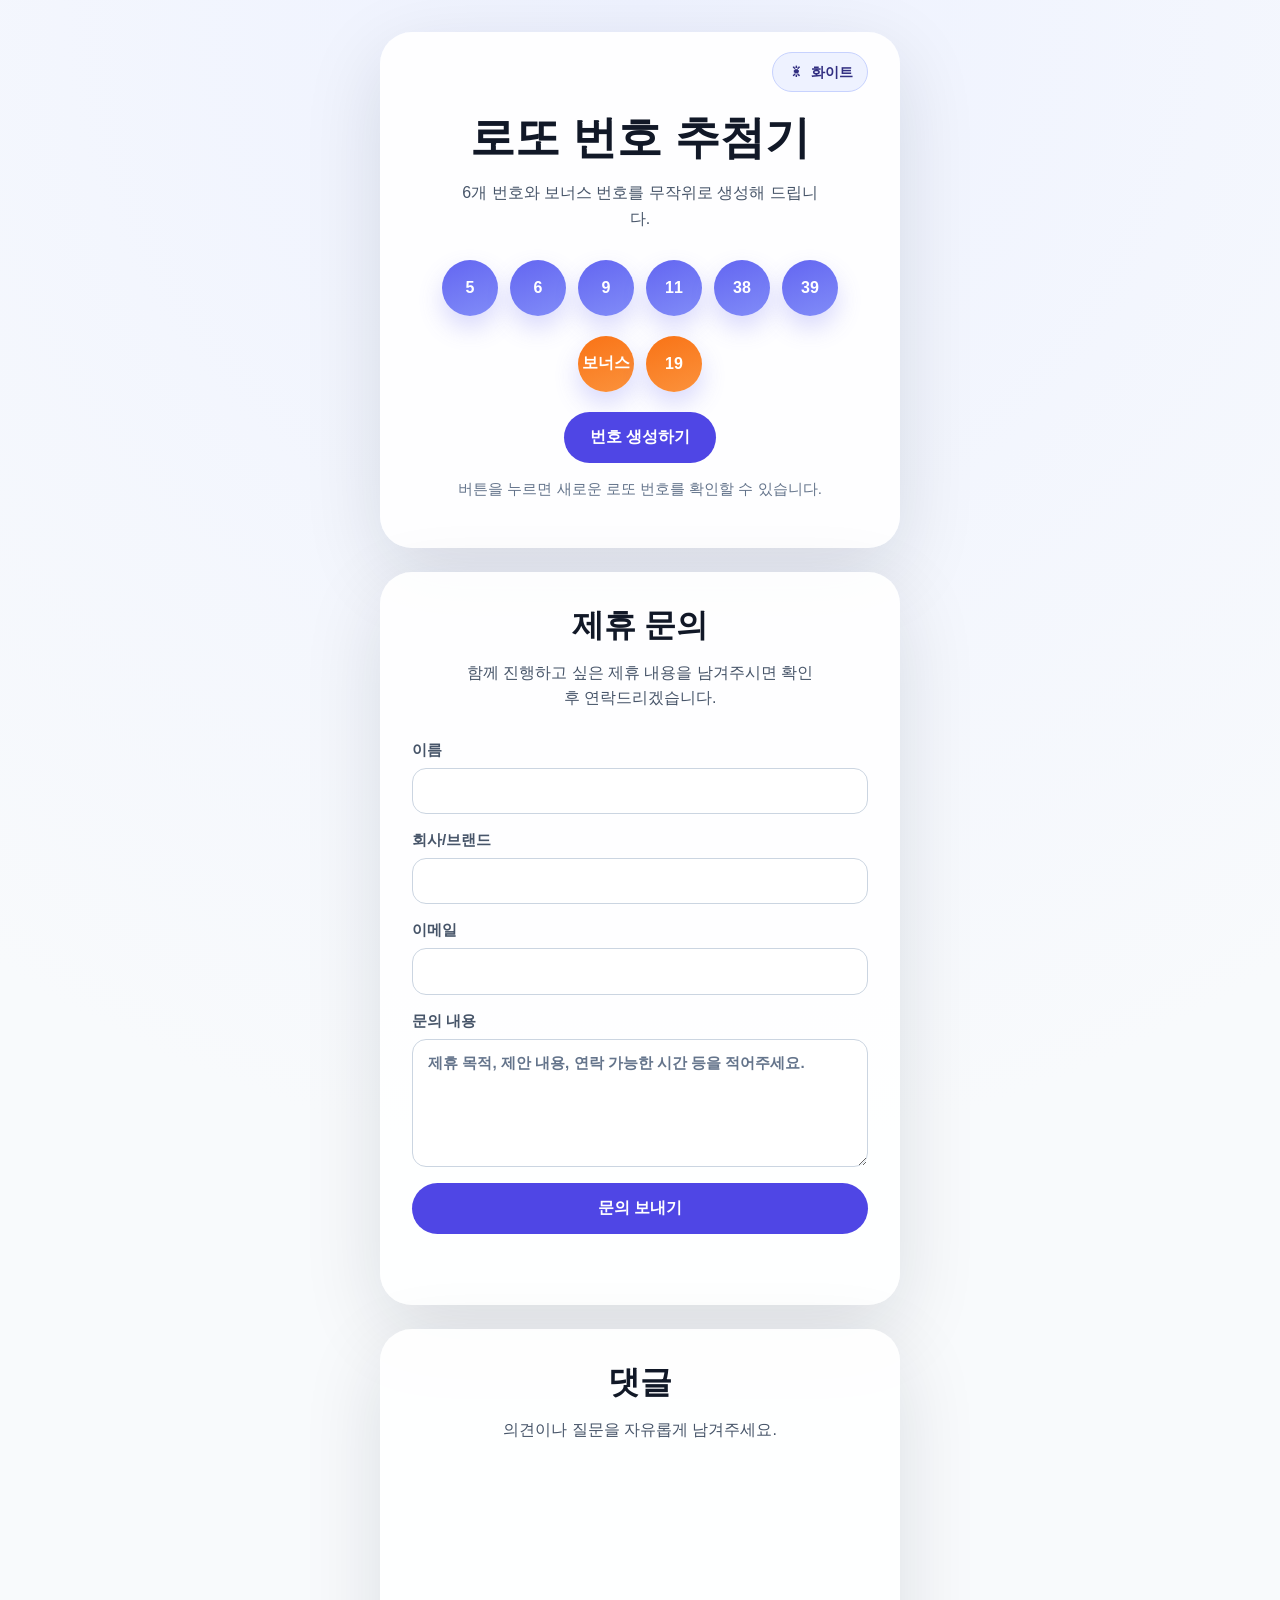
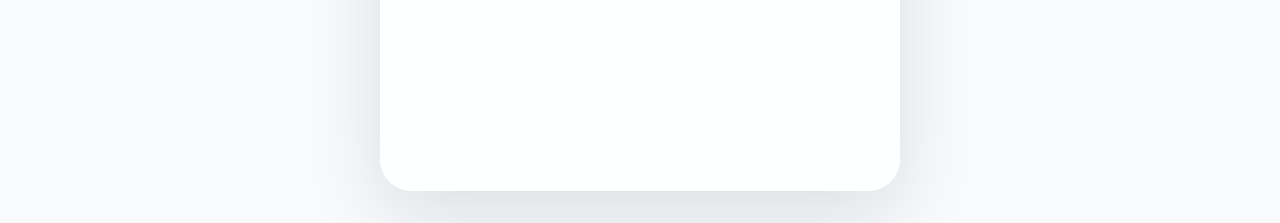
==== index.html @ b4855855 "Add Google AdSense setup" ====
<!DOCTYPE html>
<html lang="ko">
<head>
  <meta charset="UTF-8" />
  <meta name="viewport" content="width=device-width, initial-scale=1.0" />
  <meta name="google-adsense-account" content="ca-pub-3906729189766983" />
  <title>로또 번호 추첨기</title>
  <link rel="stylesheet" href="styles.css" />
  <script async src="https://pagead2.googlesyndication.com/pagead/js/adsbygoogle.js?client=ca-pub-3906729189766983" crossorigin="anonymous"></script>
</head>
<body>
  <main class="container">
    <section class="card lotto-card">
      <div class="topbar">
        <button class="theme-toggle" id="themeToggle" type="button" aria-label="다크 모드로 전환" aria-pressed="false">
          <span class="theme-toggle__icon" aria-hidden="true">☀</span>
          <span class="theme-toggle__text">화이트</span>
        </button>
      </div>

      <div class="header">
        <h1>로또 번호 추첨기</h1>
        <p>6개 번호와 보너스 번호를 무작위로 생성해 드립니다.</p>
      </div>

      <div class="numbers" id="numbers" aria-label="추첨 번호"></div>
      <div class="bonus" id="bonus" aria-label="보너스 번호"></div>

      <button class="action-button" id="actionButton" type="button">번호 생성하기</button>
      <p class="info">버튼을 누르면 새로운 로또 번호를 확인할 수 있습니다.</p>
    </section>

    <section class="card contact-card" aria-labelledby="partnerTitle">
      <div class="header">
        <h2 id="partnerTitle">제휴 문의</h2>
        <p>함께 진행하고 싶은 제휴 내용을 남겨주시면 확인 후 연락드리겠습니다.</p>
      </div>

      <form class="partner-form" id="partnerForm" action="https://formspree.io/f/xqejjqar" method="POST">
        <input class="honeypot" type="text" name="_gotcha" tabindex="-1" autocomplete="off" />
        <input type="hidden" name="_subject" value="새 제휴 문의가 도착했습니다" />

        <label>
          이름
          <input type="text" name="name" autocomplete="name" required />
        </label>

        <label>
          회사/브랜드
          <input type="text" name="company" autocomplete="organization" />
        </label>

        <label>
          이메일
          <input type="email" name="email" autocomplete="email" required />
        </label>

        <label>
          문의 내용
          <textarea name="message" rows="5" required placeholder="제휴 목적, 제안 내용, 연락 가능한 시간 등을 적어주세요."></textarea>
        </label>

        <button class="action-button form-submit" type="submit">문의 보내기</button>
        <p class="form-status" id="formStatus" role="status" aria-live="polite"></p>
      </form>
    </section>

    <section class="card comments-card" aria-labelledby="commentsTitle">
      <div class="header">
        <h2 id="commentsTitle">댓글</h2>
        <p>의견이나 질문을 자유롭게 남겨주세요.</p>
      </div>

      <div id="disqus_thread"></div>
      <script>
        var disqus_config = function () {
          this.page.url = window.location.origin + window.location.pathname;
          this.page.identifier = "qonlab-home";
        };

        (function () {
          var d = document;
          var s = d.createElement("script");
          s.src = "https://sang-kr.disqus.com/embed.js";
          s.setAttribute("data-timestamp", +new Date());
          (d.head || d.body).appendChild(s);
        })();
      </script>
      <noscript>
        댓글을 보려면 JavaScript를 활성화해 주세요.
        <a href="https://disqus.com/?ref_noscript">Disqus 댓글 보기</a>
      </noscript>
    </section>
  </main>
  <script src="script.js"></script>
</body>
</html>
---- styles.css ----
* {
  box-sizing: border-box;
}

:root {
  color-scheme: light;
  --page-bg: radial-gradient(circle at top, #eef2ff 0%, #f8fafc 60%);
  --card-bg: rgba(255, 255, 255, 0.92);
  --text: #111827;
  --muted: #475569;
  --subtle: #64748b;
  --primary: #4f46e5;
  --primary-hover: #4338ca;
  --primary-shadow: rgba(99, 102, 241, 0.24);
  --bonus-start: #f97316;
  --bonus-end: #fb923c;
  --toggle-bg: #eef2ff;
  --toggle-border: #c7d2fe;
  --toggle-text: #312e81;
  --field-bg: #ffffff;
  --field-border: #cbd5e1;
  --field-focus: #4f46e5;
  --success: #15803d;
  --error: #b91c1c;
  --card-shadow: rgba(15, 23, 42, 0.12);
}

body[data-theme="dark"] {
  color-scheme: dark;
  --page-bg: radial-gradient(circle at top, #1e293b 0%, #020617 62%);
  --card-bg: rgba(15, 23, 42, 0.92);
  --text: #f8fafc;
  --muted: #cbd5e1;
  --subtle: #94a3b8;
  --primary: #818cf8;
  --primary-hover: #6366f1;
  --primary-shadow: rgba(129, 140, 248, 0.3);
  --bonus-start: #fb923c;
  --bonus-end: #fdba74;
  --toggle-bg: #1e293b;
  --toggle-border: #475569;
  --toggle-text: #e0e7ff;
  --field-bg: #0f172a;
  --field-border: #475569;
  --field-focus: #a5b4fc;
  --success: #86efac;
  --error: #fca5a5;
  --card-shadow: rgba(0, 0, 0, 0.32);
}

body {
  margin: 0;
  font-family: "Segoe UI", Tahoma, Geneva, Verdana, sans-serif;
  background: var(--page-bg);
  color: var(--text);
  transition: background 0.2s ease, color 0.2s ease;
}

.container {
  min-height: 100vh;
  display: flex;
  flex-direction: column;
  justify-content: center;
  align-items: center;
  gap: 1.5rem;
  padding: 2rem;
}

.card {
  width: min(520px, 100%);
  padding: 1.25rem 2rem 2rem;
  border-radius: 32px;
  background: var(--card-bg);
  box-shadow: 0 24px 80px var(--card-shadow);
  text-align: center;
  transition: background 0.2s ease, box-shadow 0.2s ease;
}

.lotto-card {
  padding-top: 1.25rem;
}

.contact-card {
  padding-top: 2rem;
  text-align: left;
}

.contact-card .header {
  text-align: center;
}

.comments-card {
  padding-top: 2rem;
  text-align: left;
}

.comments-card .header {
  text-align: center;
}

#disqus_thread {
  min-height: 18rem;
}

.comments-card noscript {
  display: block;
  color: var(--muted);
  line-height: 1.6;
  text-align: center;
}

.comments-card noscript a {
  color: var(--primary);
  font-weight: 700;
}

.topbar {
  display: flex;
  justify-content: flex-end;
  margin-bottom: 1rem;
}

.theme-toggle {
  display: inline-flex;
  align-items: center;
  gap: 0.45rem;
  min-height: 2.5rem;
  padding: 0 0.85rem;
  border: 1px solid var(--toggle-border);
  border-radius: 999px;
  background: var(--toggle-bg);
  color: var(--toggle-text);
  cursor: pointer;
  font-size: 0.9rem;
  font-weight: 700;
  transition: transform 0.18s ease, border-color 0.18s ease, background 0.18s ease;
}

.theme-toggle:hover,
.theme-toggle:focus-visible {
  transform: translateY(-1px);
  outline: none;
  border-color: var(--primary);
}

.theme-toggle__icon {
  width: 1.1rem;
  line-height: 1;
}

.header h1 {
  margin: 0;
  font-size: clamp(2rem, 3.5vw, 2.8rem);
}

.header h2 {
  margin: 0;
  font-size: clamp(1.5rem, 3vw, 2rem);
}

.header p {
  margin: 0.75rem auto 1.8rem;
  max-width: 360px;
  color: var(--muted);
  line-height: 1.6;
  text-align: center;
}

.numbers,
.bonus {
  display: flex;
  justify-content: center;
  flex-wrap: wrap;
  gap: 0.75rem;
  margin-bottom: 1.25rem;
}

.ball {
  width: 3.5rem;
  height: 3.5rem;
  display: grid;
  place-items: center;
  border-radius: 50%;
  background: linear-gradient(160deg, #6366f1, #818cf8);
  color: white;
  font-weight: 700;
  box-shadow: 0 12px 24px var(--primary-shadow);
}

.bonus .ball {
  background: linear-gradient(160deg, var(--bonus-start), var(--bonus-end));
}

.action-button {
  padding: 0.95rem 1.6rem;
  border: none;
  border-radius: 999px;
  background: var(--primary);
  color: white;
  cursor: pointer;
  font-size: 1rem;
  font-weight: 600;
  transition: transform 0.18s ease, background 0.18s ease;
}

.action-button:hover,
.action-button:focus-visible {
  transform: translateY(-2px);
  background: var(--primary-hover);
  outline: none;
}

.info {
  margin-top: 1rem;
  color: var(--subtle);
  font-size: 0.95rem;
}

.partner-form {
  display: grid;
  gap: 1rem;
}

.partner-form label {
  display: grid;
  gap: 0.45rem;
  color: var(--muted);
  font-size: 0.95rem;
  font-weight: 700;
}

.partner-form input,
.partner-form textarea {
  width: 100%;
  border: 1px solid var(--field-border);
  border-radius: 14px;
  background: var(--field-bg);
  color: var(--text);
  font: inherit;
  padding: 0.85rem 0.95rem;
  transition: border-color 0.18s ease, box-shadow 0.18s ease, background 0.18s ease;
}

.partner-form textarea {
  resize: vertical;
  min-height: 8rem;
}

.partner-form input:focus,
.partner-form textarea:focus {
  border-color: var(--field-focus);
  box-shadow: 0 0 0 3px color-mix(in srgb, var(--field-focus) 22%, transparent);
  outline: none;
}

.partner-form input::placeholder,
.partner-form textarea::placeholder {
  color: var(--subtle);
}

.form-submit {
  width: 100%;
}

.form-submit:disabled {
  cursor: wait;
  opacity: 0.72;
  transform: none;
}

.form-status {
  min-height: 1.4rem;
  margin: 0;
  color: var(--subtle);
  font-size: 0.92rem;
  text-align: center;
}

.form-status[data-state="success"] {
  color: var(--success);
}

.form-status[data-state="error"] {
  color: var(--error);
}

.honeypot {
  position: absolute;
  left: -9999px;
}

@media (max-width: 420px) {
  .container {
    padding: 1rem;
  }

  .card {
    padding: 1rem 1rem 1.5rem;
    border-radius: 24px;
  }

  .ball {
    width: 3rem;
    height: 3rem;
  }
}
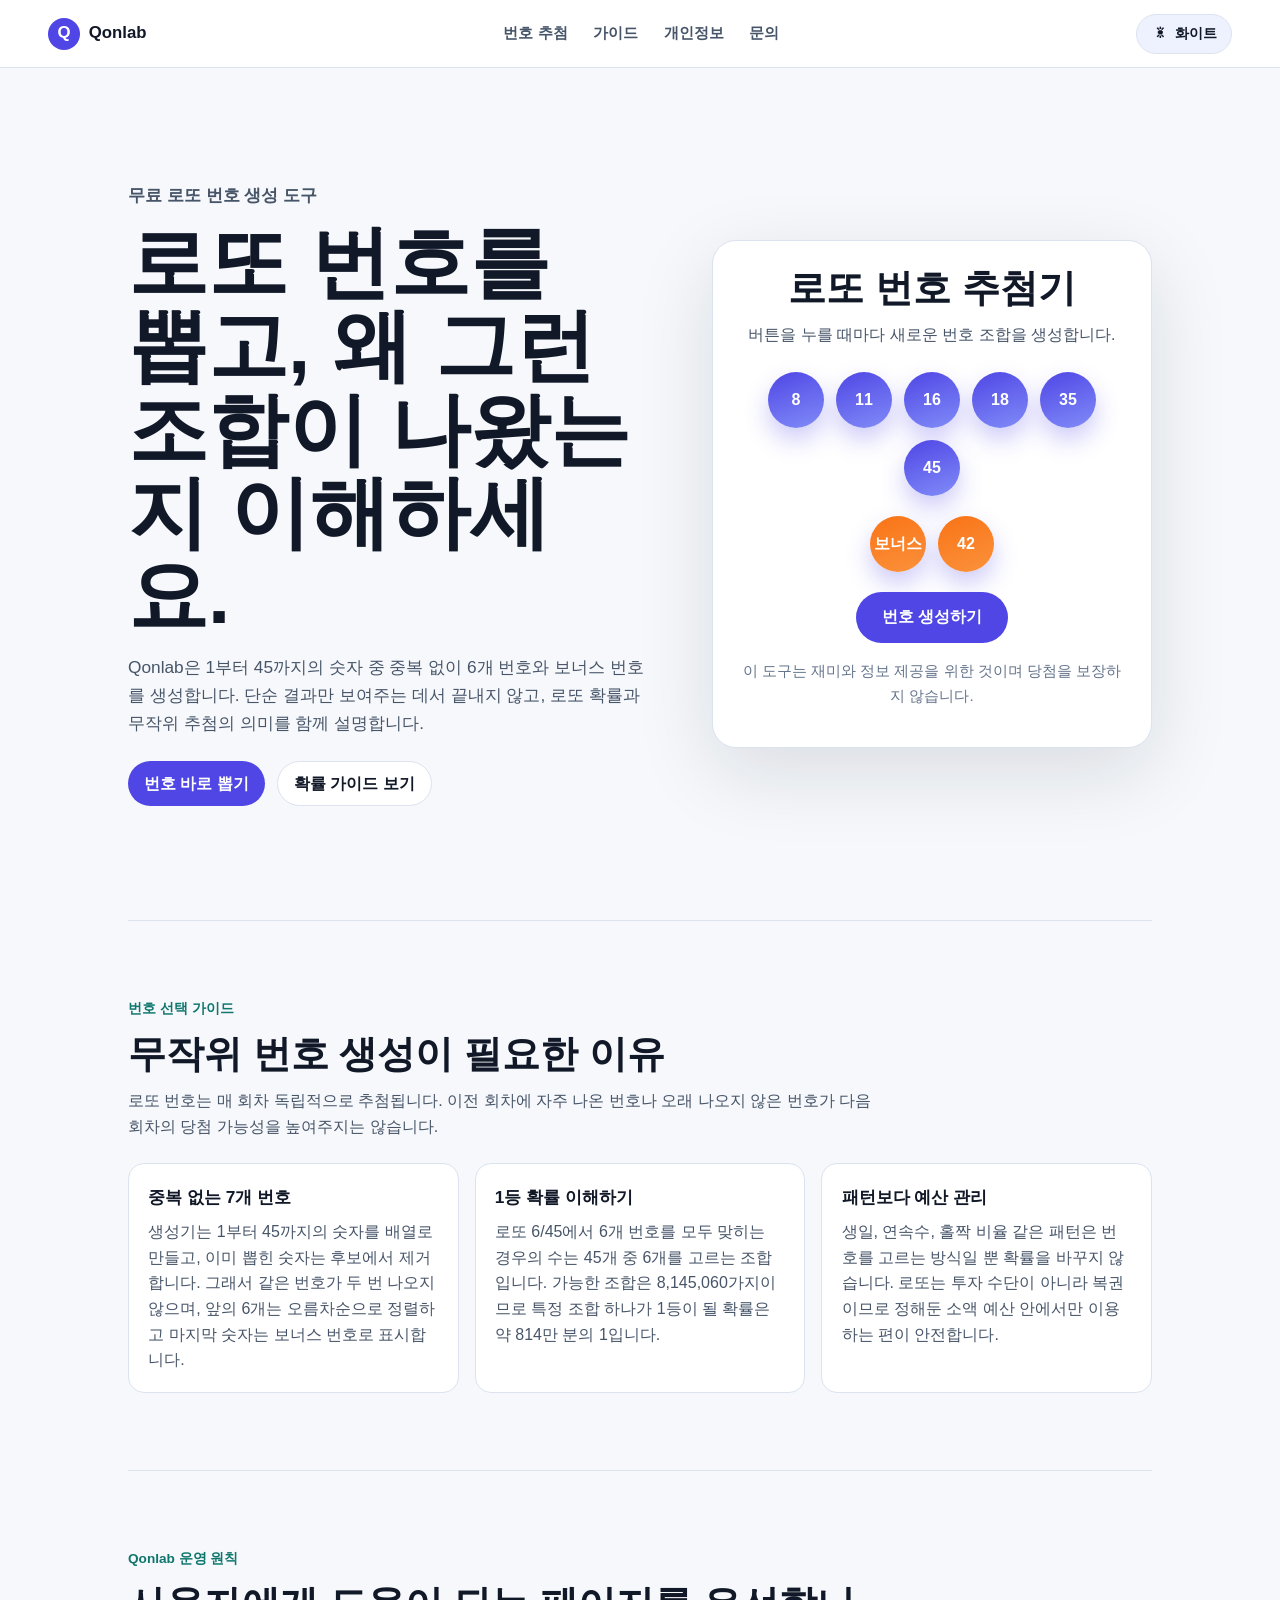
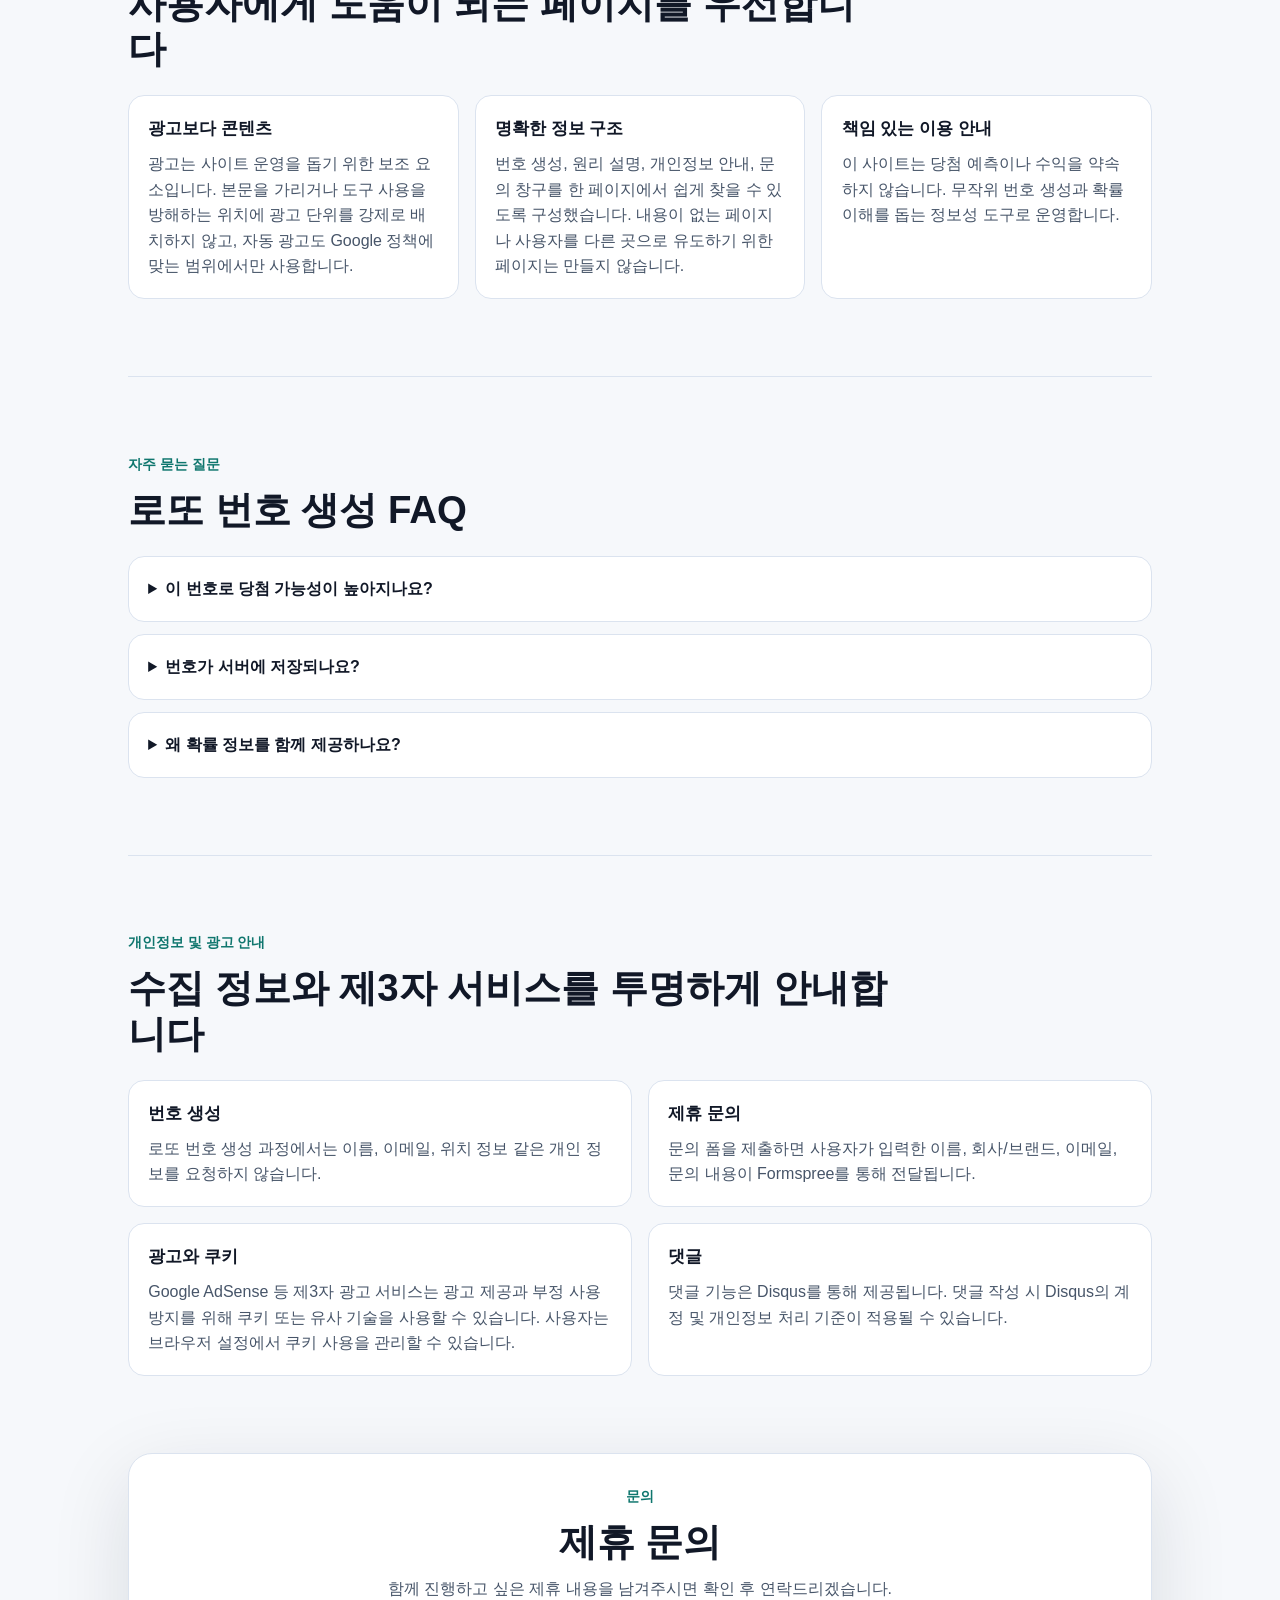
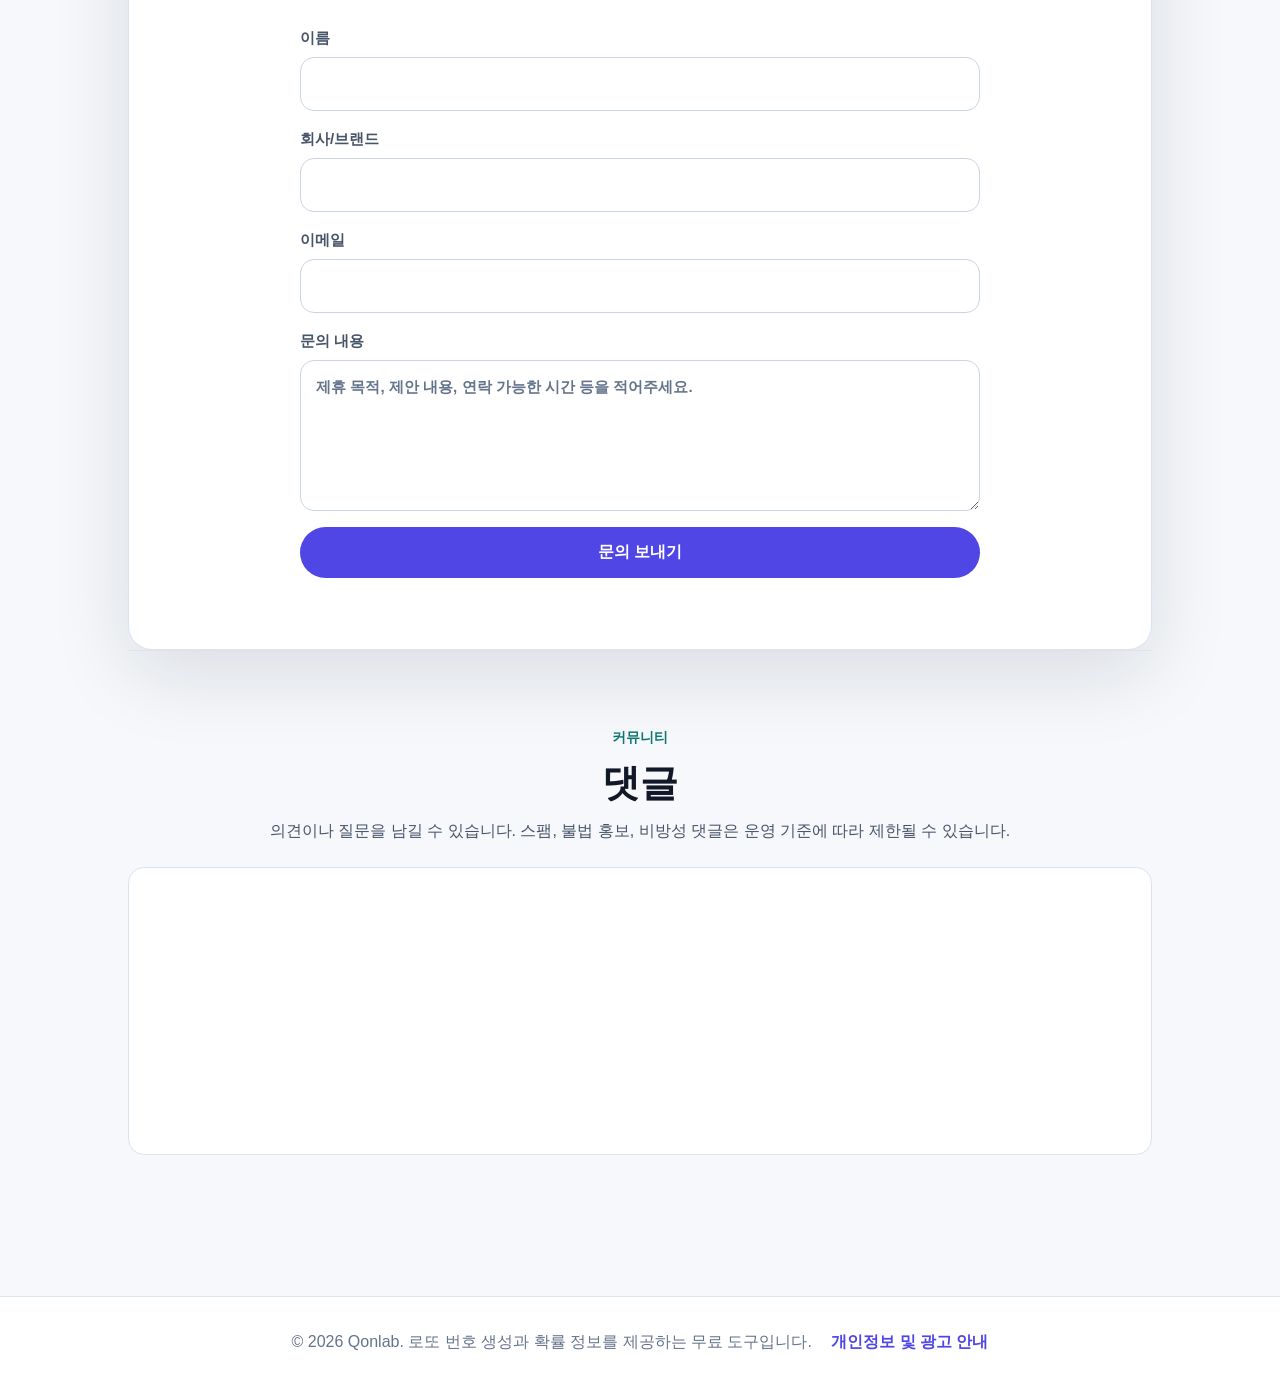
==== commit e3de6a35: "Improve AdSense site quality" ====
--- a/index.html
+++ b/index.html
@@ -3,35 +3,198 @@
 <head>
   <meta charset="UTF-8" />
   <meta name="viewport" content="width=device-width, initial-scale=1.0" />
+  <meta name="description" content="Qonlab 로또 번호 추첨기는 1부터 45까지의 번호 중 6개와 보너스 번호를 무작위로 뽑고, 로또 확률과 번호 선택 원리를 쉽게 설명하는 무료 도구입니다." />
   <meta name="google-adsense-account" content="ca-pub-3906729189766983" />
-  <title>로또 번호 추첨기</title>
+  <link rel="canonical" href="https://visionbay.github.io/qonlab/" />
+  <title>Qonlab 로또 번호 추첨기 - 무료 번호 생성과 확률 가이드</title>
   <link rel="stylesheet" href="styles.css" />
   <script async src="https://pagead2.googlesyndication.com/pagead/js/adsbygoogle.js?client=ca-pub-3906729189766983" crossorigin="anonymous"></script>
+  <script type="application/ld+json">
+    {
+      "@context": "https://schema.org",
+      "@type": "WebApplication",
+      "name": "Qonlab 로또 번호 추첨기",
+      "url": "https://visionbay.github.io/qonlab/",
+      "applicationCategory": "UtilityApplication",
+      "operatingSystem": "Any",
+      "inLanguage": "ko-KR",
+      "description": "로또 번호를 무작위로 생성하고 로또 확률, 번호 선택 원리, 책임 있는 이용 방법을 안내하는 무료 웹 도구입니다."
+    }
+  </script>
 </head>
 <body>
-  <main class="container">
-    <section class="card lotto-card">
-      <div class="topbar">
-        <button class="theme-toggle" id="themeToggle" type="button" aria-label="다크 모드로 전환" aria-pressed="false">
-          <span class="theme-toggle__icon" aria-hidden="true">☀</span>
-          <span class="theme-toggle__text">화이트</span>
-        </button>
-      </div>
-
-      <div class="header">
-        <h1>로또 번호 추첨기</h1>
-        <p>6개 번호와 보너스 번호를 무작위로 생성해 드립니다.</p>
-      </div>
-
-      <div class="numbers" id="numbers" aria-label="추첨 번호"></div>
-      <div class="bonus" id="bonus" aria-label="보너스 번호"></div>
-
-      <button class="action-button" id="actionButton" type="button">번호 생성하기</button>
-      <p class="info">버튼을 누르면 새로운 로또 번호를 확인할 수 있습니다.</p>
-    </section>
-
-    <section class="card contact-card" aria-labelledby="partnerTitle">
-      <div class="header">
+  <header class="site-header">
+    <a class="brand" href="#home" aria-label="Qonlab 홈으로 이동">
+      <span class="brand-mark" aria-hidden="true">Q</span>
+      <span>Qonlab</span>
+    </a>
+
+    <nav class="site-nav" aria-label="주요 메뉴">
+      <a href="#generator">번호 추첨</a>
+      <a href="#guide">가이드</a>
+      <a href="#privacy">개인정보</a>
+      <a href="#contact">문의</a>
+    </nav>
+
+    <button class="theme-toggle" id="themeToggle" type="button" aria-label="다크 모드로 전환" aria-pressed="false">
+      <span class="theme-toggle__icon" aria-hidden="true">☀</span>
+      <span class="theme-toggle__text">화이트</span>
+    </button>
+  </header>
+
+  <main id="home">
+    <section class="hero">
+      <div class="hero-copy">
+        <p class="eyebrow">무료 로또 번호 생성 도구</p>
+        <h1>로또 번호를 뽑고, 왜 그런 조합이 나왔는지 이해하세요.</h1>
+        <p>
+          Qonlab은 1부터 45까지의 숫자 중 중복 없이 6개 번호와 보너스 번호를 생성합니다.
+          단순 결과만 보여주는 데서 끝내지 않고, 로또 확률과 무작위 추첨의 의미를 함께 설명합니다.
+        </p>
+        <div class="hero-actions">
+          <a class="primary-link" href="#generator">번호 바로 뽑기</a>
+          <a class="secondary-link" href="#guide">확률 가이드 보기</a>
+        </div>
+      </div>
+
+      <section class="tool-panel" id="generator" aria-labelledby="generatorTitle">
+        <div class="section-heading">
+          <h2 id="generatorTitle">로또 번호 추첨기</h2>
+          <p>버튼을 누를 때마다 새로운 번호 조합을 생성합니다.</p>
+        </div>
+
+        <div class="numbers" id="numbers" aria-label="추첨 번호"></div>
+        <div class="bonus" id="bonus" aria-label="보너스 번호"></div>
+
+        <button class="action-button" id="actionButton" type="button">번호 생성하기</button>
+        <p class="info">이 도구는 재미와 정보 제공을 위한 것이며 당첨을 보장하지 않습니다.</p>
+      </section>
+    </section>
+
+    <section class="content-section" id="guide" aria-labelledby="guideTitle">
+      <div class="section-heading">
+        <p class="eyebrow">번호 선택 가이드</p>
+        <h2 id="guideTitle">무작위 번호 생성이 필요한 이유</h2>
+        <p>
+          로또 번호는 매 회차 독립적으로 추첨됩니다. 이전 회차에 자주 나온 번호나 오래 나오지 않은 번호가
+          다음 회차의 당첨 가능성을 높여주지는 않습니다.
+        </p>
+      </div>
+
+      <div class="article-grid">
+        <article class="info-block">
+          <h3>중복 없는 7개 번호</h3>
+          <p>
+            생성기는 1부터 45까지의 숫자를 배열로 만들고, 이미 뽑힌 숫자는 후보에서 제거합니다.
+            그래서 같은 번호가 두 번 나오지 않으며, 앞의 6개는 오름차순으로 정렬하고 마지막 숫자는 보너스 번호로 표시합니다.
+          </p>
+        </article>
+
+        <article class="info-block">
+          <h3>1등 확률 이해하기</h3>
+          <p>
+            로또 6/45에서 6개 번호를 모두 맞히는 경우의 수는 45개 중 6개를 고르는 조합입니다.
+            가능한 조합은 8,145,060가지이므로 특정 조합 하나가 1등이 될 확률은 약 814만 분의 1입니다.
+          </p>
+        </article>
+
+        <article class="info-block">
+          <h3>패턴보다 예산 관리</h3>
+          <p>
+            생일, 연속수, 홀짝 비율 같은 패턴은 번호를 고르는 방식일 뿐 확률을 바꾸지 않습니다.
+            로또는 투자 수단이 아니라 복권이므로 정해둔 소액 예산 안에서만 이용하는 편이 안전합니다.
+          </p>
+        </article>
+      </div>
+    </section>
+
+    <section class="content-section" aria-labelledby="qualityTitle">
+      <div class="section-heading">
+        <p class="eyebrow">Qonlab 운영 원칙</p>
+        <h2 id="qualityTitle">사용자에게 도움이 되는 페이지를 우선합니다</h2>
+      </div>
+
+      <div class="principles">
+        <div>
+          <h3>광고보다 콘텐츠</h3>
+          <p>
+            광고는 사이트 운영을 돕기 위한 보조 요소입니다. 본문을 가리거나 도구 사용을 방해하는 위치에
+            광고 단위를 강제로 배치하지 않고, 자동 광고도 Google 정책에 맞는 범위에서만 사용합니다.
+          </p>
+        </div>
+        <div>
+          <h3>명확한 정보 구조</h3>
+          <p>
+            번호 생성, 원리 설명, 개인정보 안내, 문의 창구를 한 페이지에서 쉽게 찾을 수 있도록 구성했습니다.
+            내용이 없는 페이지나 사용자를 다른 곳으로 유도하기 위한 페이지는 만들지 않습니다.
+          </p>
+        </div>
+        <div>
+          <h3>책임 있는 이용 안내</h3>
+          <p>
+            이 사이트는 당첨 예측이나 수익을 약속하지 않습니다. 무작위 번호 생성과 확률 이해를 돕는
+            정보성 도구로 운영합니다.
+          </p>
+        </div>
+      </div>
+    </section>
+
+    <section class="content-section" aria-labelledby="faqTitle">
+      <div class="section-heading">
+        <p class="eyebrow">자주 묻는 질문</p>
+        <h2 id="faqTitle">로또 번호 생성 FAQ</h2>
+      </div>
+
+      <div class="faq-list">
+        <details>
+          <summary>이 번호로 당첨 가능성이 높아지나요?</summary>
+          <p>아니요. 모든 조합의 당첨 확률은 같습니다. 이 도구는 임의의 조합을 편하게 만드는 용도입니다.</p>
+        </details>
+        <details>
+          <summary>번호가 서버에 저장되나요?</summary>
+          <p>아니요. 번호 생성은 브라우저에서 즉시 처리되며, 생성된 번호를 별도로 수집하거나 저장하지 않습니다.</p>
+        </details>
+        <details>
+          <summary>왜 확률 정보를 함께 제공하나요?</summary>
+          <p>사용자가 복권의 성격을 이해하고 과도한 기대나 지출을 피할 수 있도록 돕기 위해서입니다.</p>
+        </details>
+      </div>
+    </section>
+
+    <section class="content-section policy-section" id="privacy" aria-labelledby="privacyTitle">
+      <div class="section-heading">
+        <p class="eyebrow">개인정보 및 광고 안내</p>
+        <h2 id="privacyTitle">수집 정보와 제3자 서비스를 투명하게 안내합니다</h2>
+      </div>
+
+      <div class="policy-grid">
+        <article>
+          <h3>번호 생성</h3>
+          <p>로또 번호 생성 과정에서는 이름, 이메일, 위치 정보 같은 개인 정보를 요청하지 않습니다.</p>
+        </article>
+        <article>
+          <h3>제휴 문의</h3>
+          <p>문의 폼을 제출하면 사용자가 입력한 이름, 회사/브랜드, 이메일, 문의 내용이 Formspree를 통해 전달됩니다.</p>
+        </article>
+        <article>
+          <h3>광고와 쿠키</h3>
+          <p>
+            Google AdSense 등 제3자 광고 서비스는 광고 제공과 부정 사용 방지를 위해 쿠키 또는 유사 기술을 사용할 수 있습니다.
+            사용자는 브라우저 설정에서 쿠키 사용을 관리할 수 있습니다.
+          </p>
+        </article>
+        <article>
+          <h3>댓글</h3>
+          <p>
+            댓글 기능은 Disqus를 통해 제공됩니다. 댓글 작성 시 Disqus의 계정 및 개인정보 처리 기준이 적용될 수 있습니다.
+          </p>
+        </article>
+      </div>
+    </section>
+
+    <section class="content-section contact-section" id="contact" aria-labelledby="partnerTitle">
+      <div class="section-heading">
+        <p class="eyebrow">문의</p>
         <h2 id="partnerTitle">제휴 문의</h2>
         <p>함께 진행하고 싶은 제휴 내용을 남겨주시면 확인 후 연락드리겠습니다.</p>
       </div>
@@ -65,10 +228,11 @@
       </form>
     </section>
 
-    <section class="card comments-card" aria-labelledby="commentsTitle">
-      <div class="header">
+    <section class="content-section comments-section" aria-labelledby="commentsTitle">
+      <div class="section-heading">
+        <p class="eyebrow">커뮤니티</p>
         <h2 id="commentsTitle">댓글</h2>
-        <p>의견이나 질문을 자유롭게 남겨주세요.</p>
+        <p>의견이나 질문을 남길 수 있습니다. 스팸, 불법 홍보, 비방성 댓글은 운영 기준에 따라 제한될 수 있습니다.</p>
       </div>
 
       <div id="disqus_thread"></div>
@@ -92,6 +256,12 @@
       </noscript>
     </section>
   </main>
+
+  <footer class="site-footer">
+    <p>© 2026 Qonlab. 로또 번호 생성과 확률 정보를 제공하는 무료 도구입니다.</p>
+    <a href="#privacy">개인정보 및 광고 안내</a>
+  </footer>
+
   <script src="script.js"></script>
 </body>
 </html>
--- a/styles.css
+++ b/styles.css
@@ -4,48 +4,50 @@
 
 :root {
   color-scheme: light;
-  --page-bg: radial-gradient(circle at top, #eef2ff 0%, #f8fafc 60%);
-  --card-bg: rgba(255, 255, 255, 0.92);
+  --page-bg: #f6f8fb;
+  --surface: #ffffff;
+  --surface-strong: #eef2ff;
   --text: #111827;
   --muted: #475569;
   --subtle: #64748b;
+  --line: #dbe3ef;
   --primary: #4f46e5;
   --primary-hover: #4338ca;
-  --primary-shadow: rgba(99, 102, 241, 0.24);
-  --bonus-start: #f97316;
-  --bonus-end: #fb923c;
-  --toggle-bg: #eef2ff;
-  --toggle-border: #c7d2fe;
-  --toggle-text: #312e81;
+  --accent: #0f766e;
+  --accent-soft: #ccfbf1;
+  --warning: #f97316;
   --field-bg: #ffffff;
   --field-border: #cbd5e1;
   --field-focus: #4f46e5;
   --success: #15803d;
   --error: #b91c1c;
-  --card-shadow: rgba(15, 23, 42, 0.12);
+  --shadow: rgba(15, 23, 42, 0.12);
 }
 
 body[data-theme="dark"] {
   color-scheme: dark;
-  --page-bg: radial-gradient(circle at top, #1e293b 0%, #020617 62%);
-  --card-bg: rgba(15, 23, 42, 0.92);
+  --page-bg: #0b1120;
+  --surface: #111827;
+  --surface-strong: #1e293b;
   --text: #f8fafc;
   --muted: #cbd5e1;
   --subtle: #94a3b8;
+  --line: #334155;
   --primary: #818cf8;
   --primary-hover: #6366f1;
-  --primary-shadow: rgba(129, 140, 248, 0.3);
-  --bonus-start: #fb923c;
-  --bonus-end: #fdba74;
-  --toggle-bg: #1e293b;
-  --toggle-border: #475569;
-  --toggle-text: #e0e7ff;
+  --accent: #2dd4bf;
+  --accent-soft: #134e4a;
+  --warning: #fdba74;
   --field-bg: #0f172a;
   --field-border: #475569;
   --field-focus: #a5b4fc;
   --success: #86efac;
   --error: #fca5a5;
-  --card-shadow: rgba(0, 0, 0, 0.32);
+  --shadow: rgba(0, 0, 0, 0.32);
+}
+
+html {
+  scroll-behavior: smooth;
 }
 
 body {
@@ -53,71 +55,65 @@
   font-family: "Segoe UI", Tahoma, Geneva, Verdana, sans-serif;
   background: var(--page-bg);
   color: var(--text);
+  line-height: 1.6;
   transition: background 0.2s ease, color 0.2s ease;
 }
 
-.container {
-  min-height: 100vh;
+a {
+  color: inherit;
+}
+
+.site-header {
+  position: sticky;
+  top: 0;
+  z-index: 10;
+  display: grid;
+  grid-template-columns: auto 1fr auto;
+  align-items: center;
+  gap: 1rem;
+  padding: 0.85rem clamp(1rem, 4vw, 3rem);
+  border-bottom: 1px solid var(--line);
+  background: color-mix(in srgb, var(--surface) 92%, transparent);
+  backdrop-filter: blur(14px);
+}
+
+.brand {
+  display: inline-flex;
+  align-items: center;
+  gap: 0.55rem;
+  color: var(--text);
+  font-size: 1.05rem;
+  font-weight: 800;
+  text-decoration: none;
+}
+
+.brand-mark {
+  width: 2rem;
+  height: 2rem;
+  display: grid;
+  place-items: center;
+  border-radius: 50%;
+  background: var(--primary);
+  color: #ffffff;
+}
+
+.site-nav {
   display: flex;
-  flex-direction: column;
   justify-content: center;
-  align-items: center;
-  gap: 1.5rem;
-  padding: 2rem;
-}
-
-.card {
-  width: min(520px, 100%);
-  padding: 1.25rem 2rem 2rem;
-  border-radius: 32px;
-  background: var(--card-bg);
-  box-shadow: 0 24px 80px var(--card-shadow);
-  text-align: center;
-  transition: background 0.2s ease, box-shadow 0.2s ease;
-}
-
-.lotto-card {
-  padding-top: 1.25rem;
-}
-
-.contact-card {
-  padding-top: 2rem;
-  text-align: left;
-}
-
-.contact-card .header {
-  text-align: center;
-}
-
-.comments-card {
-  padding-top: 2rem;
-  text-align: left;
-}
-
-.comments-card .header {
-  text-align: center;
-}
-
-#disqus_thread {
-  min-height: 18rem;
-}
-
-.comments-card noscript {
-  display: block;
-  color: var(--muted);
-  line-height: 1.6;
-  text-align: center;
-}
-
-.comments-card noscript a {
+  gap: clamp(0.75rem, 3vw, 1.6rem);
+}
+
+.site-nav a {
+  color: var(--muted);
+  font-size: 0.95rem;
+  font-weight: 700;
+  text-decoration: none;
+}
+
+.site-nav a:hover,
+.site-nav a:focus-visible {
   color: var(--primary);
-  font-weight: 700;
-}
-
-.topbar {
-  display: flex;
-  justify-content: flex-end;
-  margin-bottom: 1rem;
+  outline: none;
 }
 
 .theme-toggle {
@@ -126,10 +122,10 @@
   gap: 0.45rem;
   min-height: 2.5rem;
   padding: 0 0.85rem;
-  border: 1px solid var(--toggle-border);
+  border: 1px solid var(--line);
   border-radius: 999px;
-  background: var(--toggle-bg);
-  color: var(--toggle-text);
+  background: var(--surface-strong);
+  color: var(--text);
   cursor: pointer;
   font-size: 0.9rem;
   font-weight: 700;
@@ -148,22 +144,111 @@
   line-height: 1;
 }
 
-.header h1 {
+main {
+  width: min(1120px, 100%);
+  margin: 0 auto;
+  padding: 2rem clamp(1rem, 4vw, 3rem) 4rem;
+}
+
+.hero {
+  min-height: calc(100vh - 5rem);
+  display: grid;
+  grid-template-columns: minmax(0, 1fr) minmax(320px, 440px);
+  align-items: center;
+  gap: clamp(2rem, 5vw, 4rem);
+  padding: 2rem 0 4rem;
+}
+
+.hero-copy h1 {
   margin: 0;
-  font-size: clamp(2rem, 3.5vw, 2.8rem);
-}
-
-.header h2 {
+  max-width: 720px;
+  font-size: clamp(2.4rem, 7vw, 5rem);
+  line-height: 1.04;
+}
+
+.hero-copy p {
+  max-width: 620px;
+  color: var(--muted);
+  font-size: 1.08rem;
+}
+
+.eyebrow {
+  margin: 0 0 0.7rem;
+  color: var(--accent);
+  font-size: 0.85rem;
+  font-weight: 800;
+}
+
+.hero-actions {
+  display: flex;
+  flex-wrap: wrap;
+  gap: 0.75rem;
+  margin-top: 1.5rem;
+}
+
+.primary-link,
+.secondary-link {
+  min-height: 2.8rem;
+  display: inline-flex;
+  align-items: center;
+  justify-content: center;
+  padding: 0 1rem;
+  border-radius: 999px;
+  font-weight: 800;
+  text-decoration: none;
+}
+
+.primary-link {
+  background: var(--primary);
+  color: #ffffff;
+}
+
+.secondary-link {
+  border: 1px solid var(--line);
+  background: var(--surface);
+  color: var(--text);
+}
+
+.tool-panel,
+.contact-section {
+  border: 1px solid var(--line);
+  border-radius: 24px;
+  background: var(--surface);
+  box-shadow: 0 24px 80px var(--shadow);
+}
+
+.tool-panel {
+  padding: 1.5rem;
+  text-align: center;
+}
+
+.content-section {
+  padding: clamp(3rem, 6vw, 5rem) 0;
+  border-top: 1px solid var(--line);
+}
+
+.section-heading {
+  max-width: 760px;
+  margin-bottom: 1.5rem;
+}
+
+.tool-panel .section-heading,
+.contact-section .section-heading,
+.comments-section .section-heading {
+  margin-right: auto;
+  margin-left: auto;
+  text-align: center;
+}
+
+.section-heading h2 {
   margin: 0;
-  font-size: clamp(1.5rem, 3vw, 2rem);
-}
-
-.header p {
-  margin: 0.75rem auto 1.8rem;
-  max-width: 360px;
-  color: var(--muted);
-  line-height: 1.6;
-  text-align: center;
+  font-size: clamp(1.6rem, 4vw, 2.4rem);
+  line-height: 1.18;
+}
+
+.section-heading p:not(.eyebrow) {
+  margin: 0.75rem 0 0;
+  color: var(--muted);
 }
 
 .numbers,
@@ -181,14 +266,14 @@
   display: grid;
   place-items: center;
   border-radius: 50%;
-  background: linear-gradient(160deg, #6366f1, #818cf8);
+  background: linear-gradient(160deg, var(--primary), #818cf8);
   color: white;
-  font-weight: 700;
-  box-shadow: 0 12px 24px var(--primary-shadow);
+  font-weight: 800;
+  box-shadow: 0 12px 24px color-mix(in srgb, var(--primary) 28%, transparent);
 }
 
 .bonus .ball {
-  background: linear-gradient(160deg, var(--bonus-start), var(--bonus-end));
+  background: linear-gradient(160deg, var(--warning), #fb923c);
 }
 
 .action-button {
@@ -199,7 +284,7 @@
   color: white;
   cursor: pointer;
   font-size: 1rem;
-  font-weight: 600;
+  font-weight: 700;
   transition: transform 0.18s ease, background 0.18s ease;
 }
 
@@ -216,9 +301,67 @@
   font-size: 0.95rem;
 }
 
+.article-grid,
+.principles,
+.policy-grid {
+  display: grid;
+  grid-template-columns: repeat(3, minmax(0, 1fr));
+  gap: 1rem;
+}
+
+.policy-grid {
+  grid-template-columns: repeat(2, minmax(0, 1fr));
+}
+
+.info-block,
+.principles > div,
+.policy-grid article,
+.faq-list details {
+  border: 1px solid var(--line);
+  border-radius: 16px;
+  background: var(--surface);
+  padding: 1.2rem;
+}
+
+.info-block h3,
+.principles h3,
+.policy-grid h3 {
+  margin: 0 0 0.5rem;
+  font-size: 1.08rem;
+}
+
+.info-block p,
+.principles p,
+.policy-grid p {
+  margin: 0;
+  color: var(--muted);
+}
+
+.faq-list {
+  display: grid;
+  gap: 0.75rem;
+}
+
+.faq-list summary {
+  cursor: pointer;
+  color: var(--text);
+  font-weight: 800;
+}
+
+.faq-list p {
+  margin: 0.75rem 0 0;
+  color: var(--muted);
+}
+
+.contact-section {
+  padding: clamp(1.25rem, 4vw, 2rem);
+}
+
 .partner-form {
   display: grid;
   gap: 1rem;
+  max-width: 680px;
+  margin: 0 auto;
 }
 
 .partner-form label {
@@ -289,14 +432,95 @@
   left: -9999px;
 }
 
+#disqus_thread {
+  min-height: 18rem;
+  border: 1px solid var(--line);
+  border-radius: 16px;
+  background: var(--surface);
+  padding: 1rem;
+}
+
+.comments-section noscript {
+  display: block;
+  color: var(--muted);
+  line-height: 1.6;
+  text-align: center;
+}
+
+.comments-section noscript a {
+  color: var(--primary);
+  font-weight: 700;
+}
+
+.site-footer {
+  display: flex;
+  flex-wrap: wrap;
+  justify-content: center;
+  gap: 0.8rem 1.2rem;
+  padding: 2rem 1rem;
+  border-top: 1px solid var(--line);
+  color: var(--subtle);
+  background: var(--surface);
+  text-align: center;
+}
+
+.site-footer p {
+  margin: 0;
+}
+
+.site-footer a {
+  color: var(--primary);
+  font-weight: 700;
+  text-decoration: none;
+}
+
+@media (max-width: 820px) {
+  .site-header {
+    grid-template-columns: 1fr auto;
+  }
+
+  .site-nav {
+    grid-column: 1 / -1;
+    justify-content: flex-start;
+    overflow-x: auto;
+    padding-bottom: 0.15rem;
+  }
+
+  .hero {
+    grid-template-columns: 1fr;
+    min-height: auto;
+  }
+
+  .article-grid,
+  .principles,
+  .policy-grid {
+    grid-template-columns: 1fr;
+  }
+}
+
 @media (max-width: 420px) {
-  .container {
+  .site-header {
+    padding: 0.8rem 1rem;
+  }
+
+  .brand {
+    font-size: 1rem;
+  }
+
+  .theme-toggle__text {
+    display: none;
+  }
+
+  main {
+    padding: 1rem 1rem 3rem;
+  }
+
+  .hero-copy h1 {
+    font-size: 2.3rem;
+  }
+
+  .tool-panel {
     padding: 1rem;
-  }
-
-  .card {
-    padding: 1rem 1rem 1.5rem;
-    border-radius: 24px;
   }
 
   .ball {
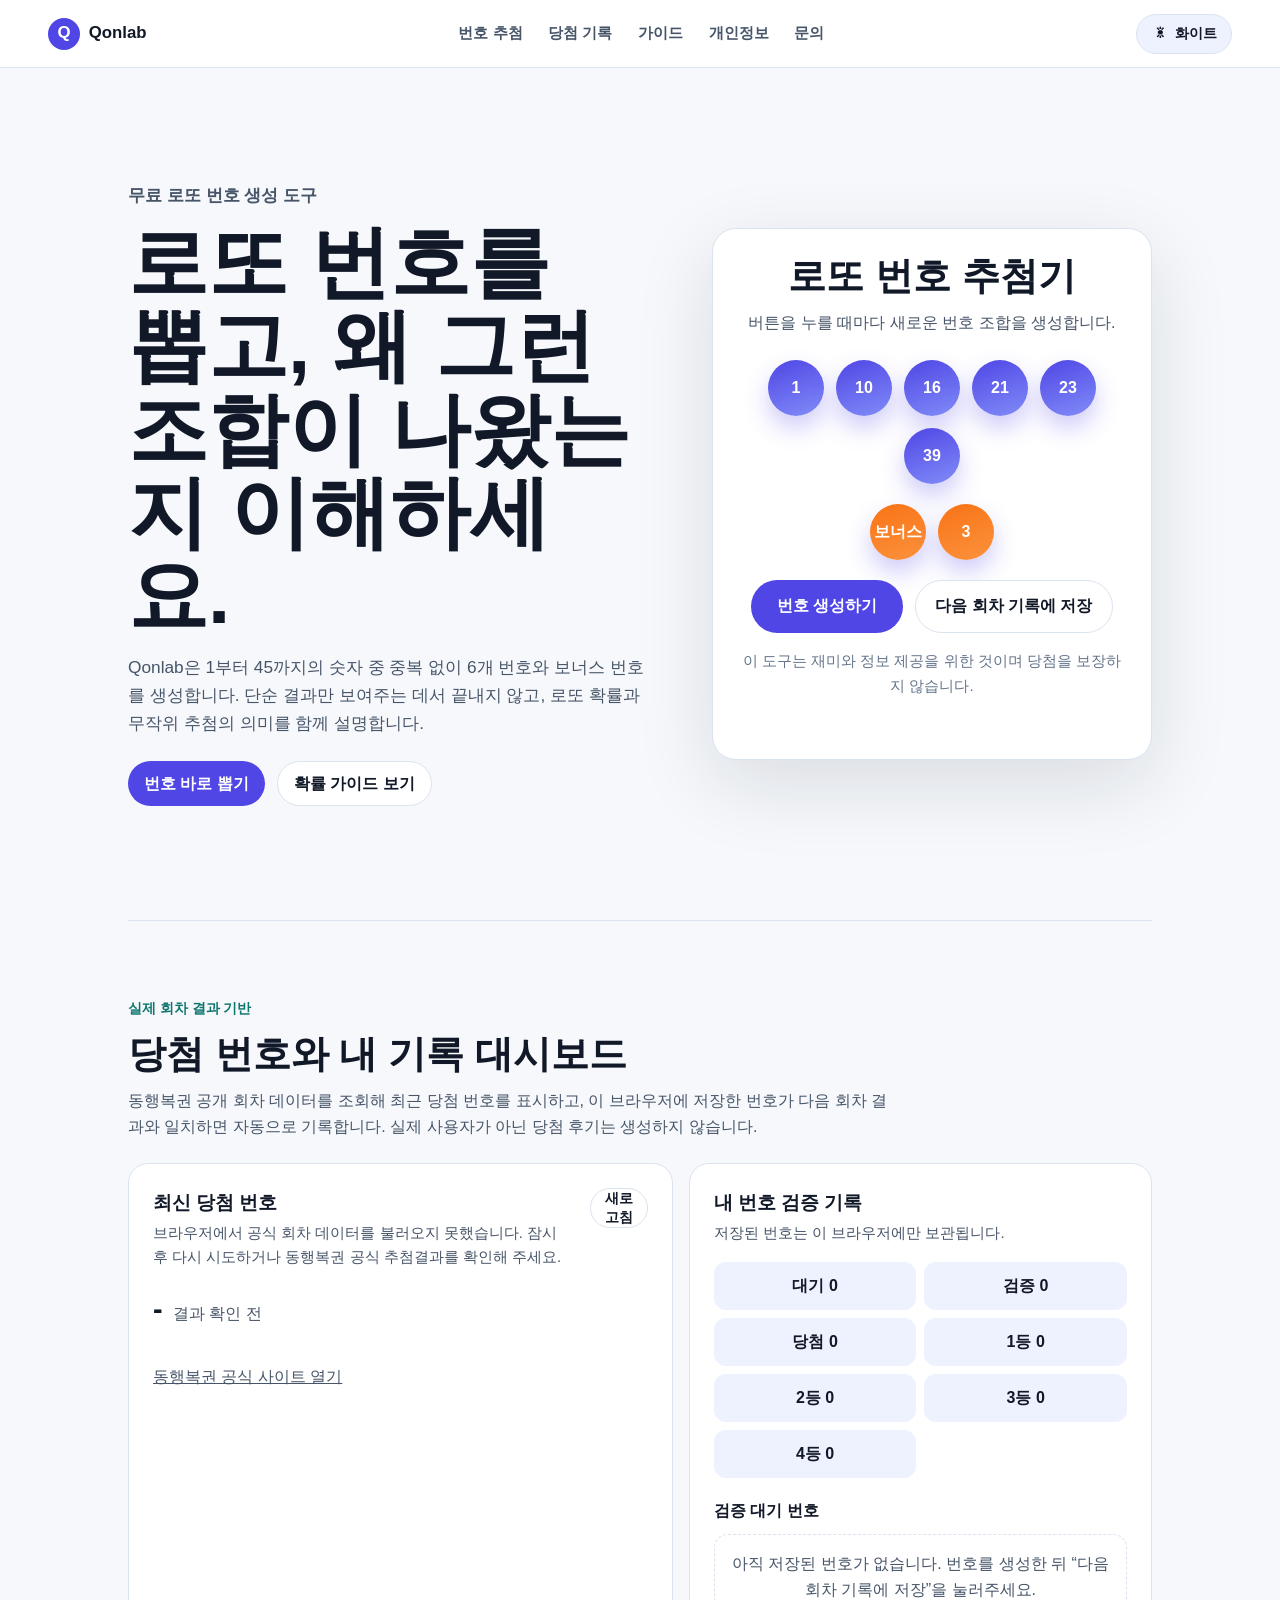
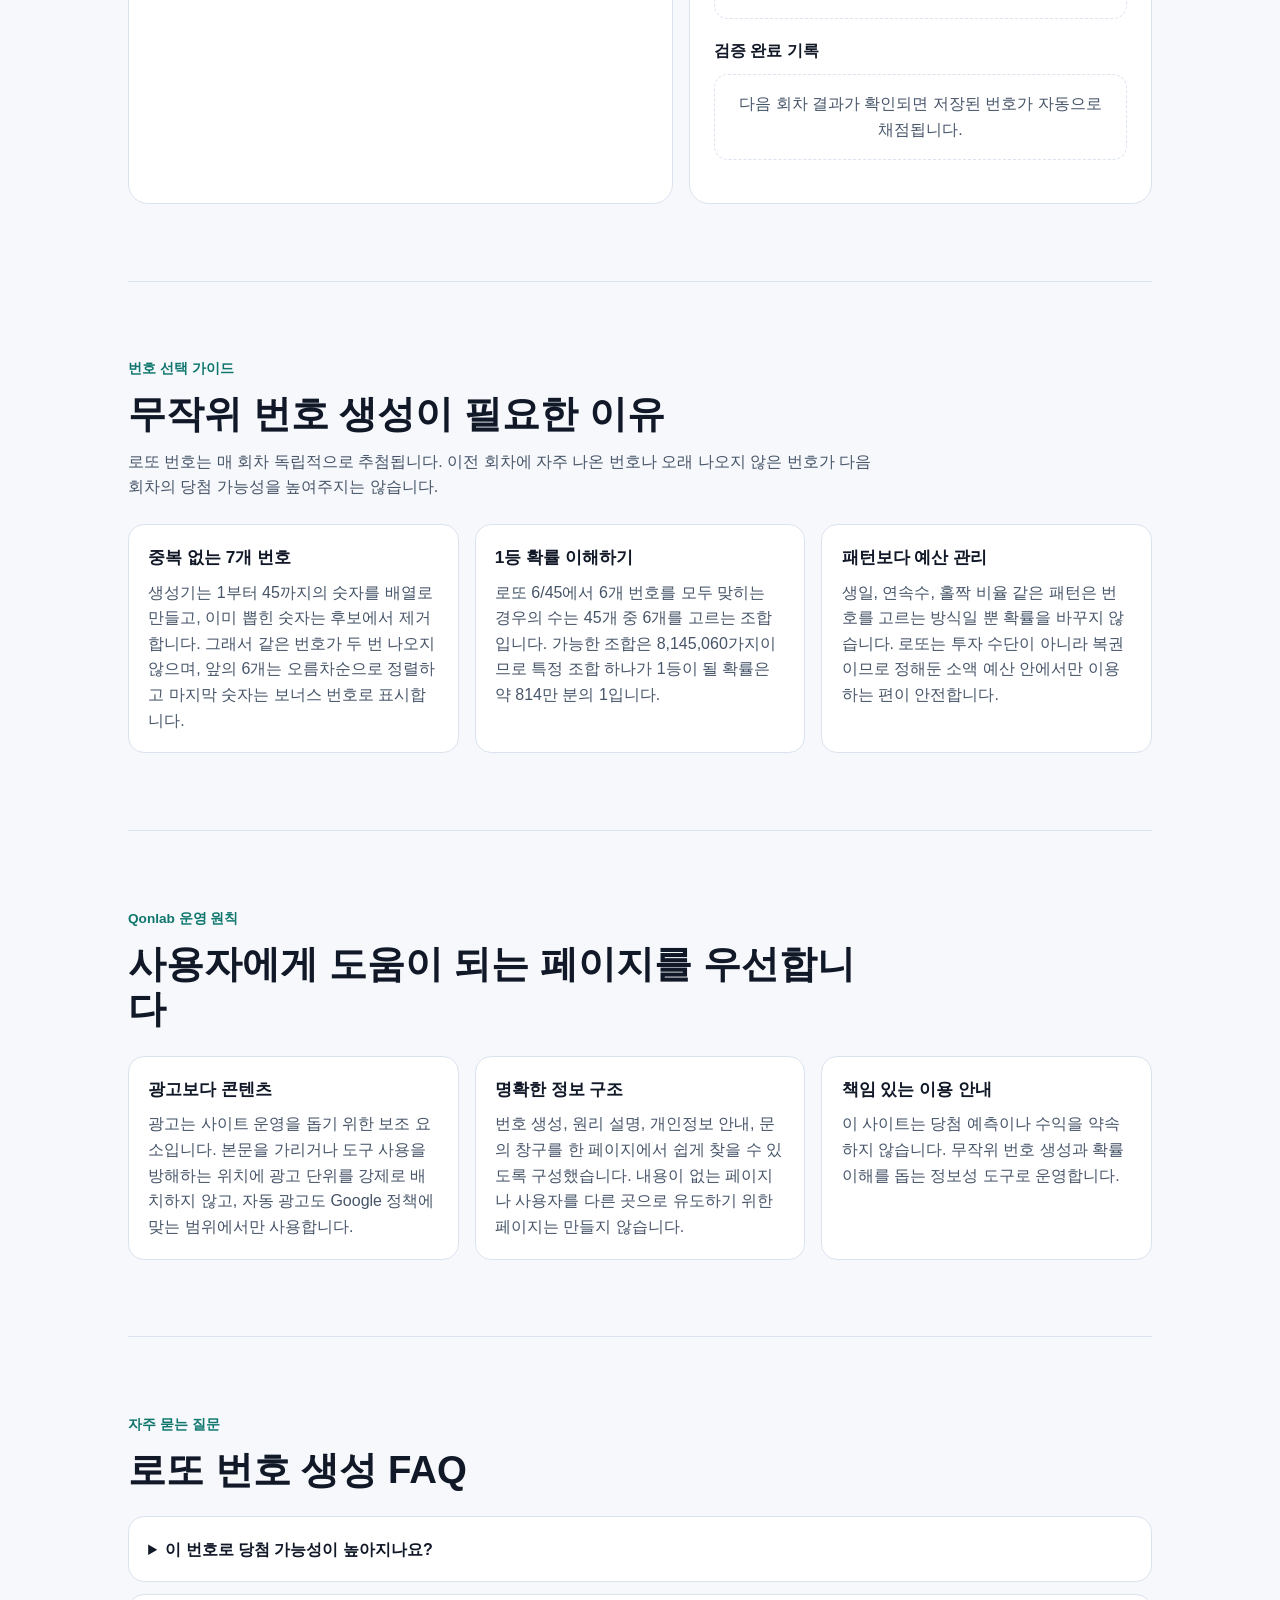
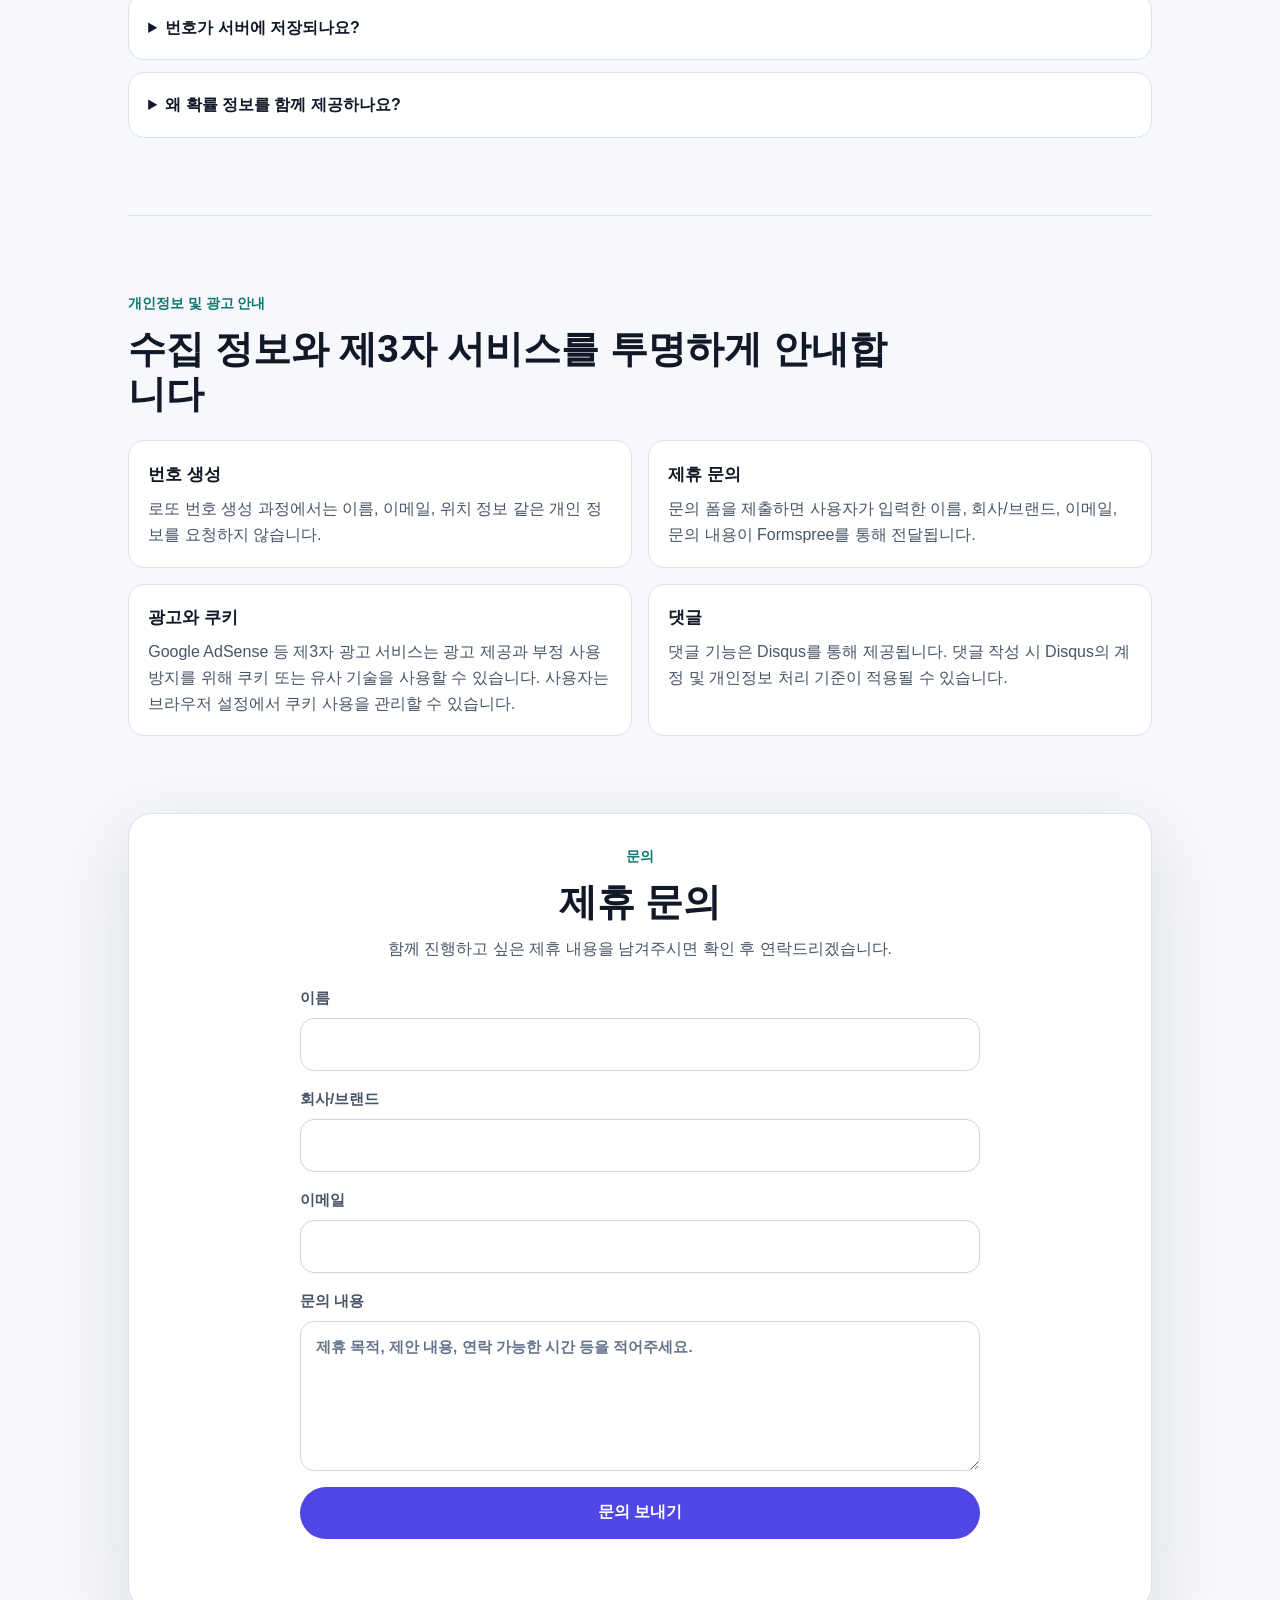
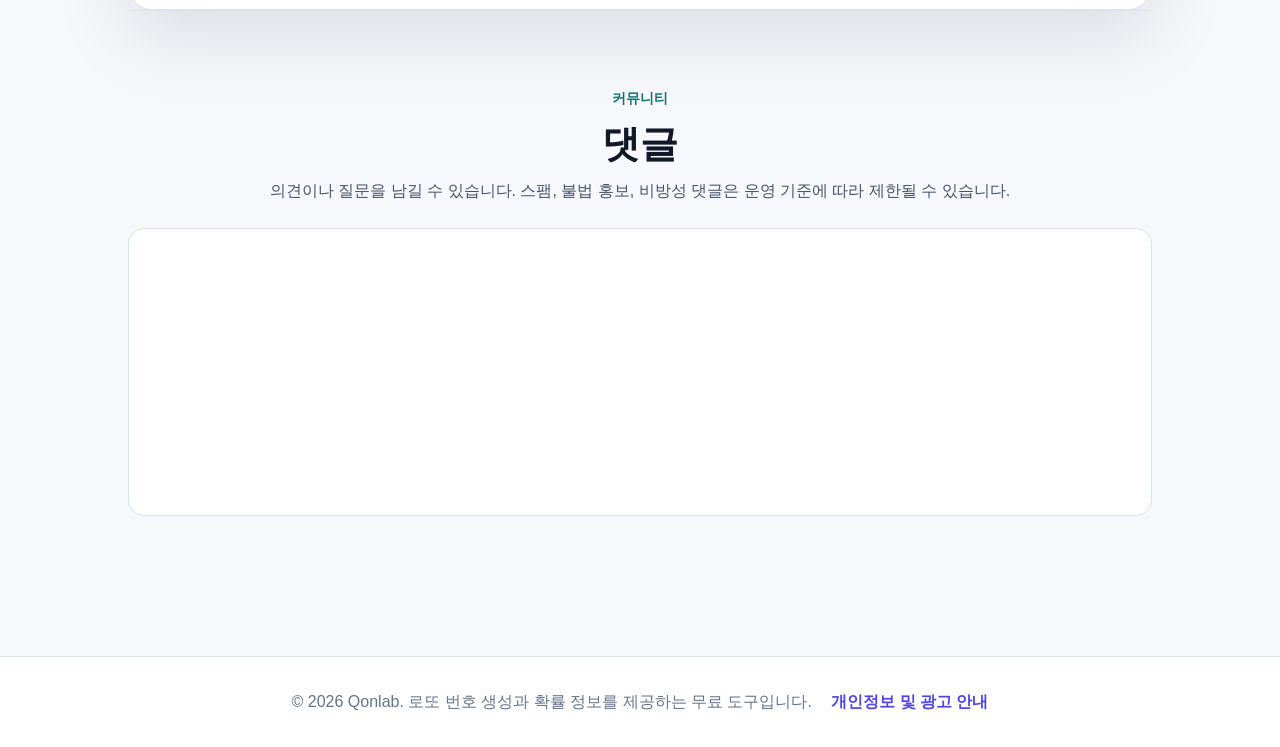
==== commit 02847680: "Add lotto results dashboard" ====
--- a/index.html
+++ b/index.html
@@ -31,6 +31,7 @@
 
     <nav class="site-nav" aria-label="주요 메뉴">
       <a href="#generator">번호 추첨</a>
+      <a href="#dashboard">당첨 기록</a>
       <a href="#guide">가이드</a>
       <a href="#privacy">개인정보</a>
       <a href="#contact">문의</a>
@@ -66,9 +67,66 @@
         <div class="numbers" id="numbers" aria-label="추첨 번호"></div>
         <div class="bonus" id="bonus" aria-label="보너스 번호"></div>
 
-        <button class="action-button" id="actionButton" type="button">번호 생성하기</button>
+        <div class="tool-actions">
+          <button class="action-button" id="actionButton" type="button">번호 생성하기</button>
+          <button class="secondary-button" id="savePickButton" type="button">다음 회차 기록에 저장</button>
+        </div>
         <p class="info">이 도구는 재미와 정보 제공을 위한 것이며 당첨을 보장하지 않습니다.</p>
+        <p class="save-status" id="saveStatus" role="status" aria-live="polite"></p>
       </section>
+    </section>
+
+    <section class="content-section dashboard-section" id="dashboard" aria-labelledby="dashboardTitle">
+      <div class="section-heading">
+        <p class="eyebrow">실제 회차 결과 기반</p>
+        <h2 id="dashboardTitle">당첨 번호와 내 기록 대시보드</h2>
+        <p>
+          동행복권 공개 회차 데이터를 조회해 최근 당첨 번호를 표시하고, 이 브라우저에 저장한 번호가
+          다음 회차 결과와 일치하면 자동으로 기록합니다. 실제 사용자가 아닌 당첨 후기는 생성하지 않습니다.
+        </p>
+      </div>
+
+      <div class="dashboard-grid">
+        <article class="result-panel">
+          <div class="panel-title">
+            <div>
+              <h3>최신 당첨 번호</h3>
+              <p id="latestStatus">동행복권 회차 데이터를 불러오는 중입니다.</p>
+            </div>
+            <button class="small-button" id="refreshResultsButton" type="button">새로고침</button>
+          </div>
+
+          <div class="latest-result">
+            <strong id="latestRound">-</strong>
+            <span id="latestDate">결과 확인 전</span>
+          </div>
+          <div class="numbers result-balls" id="latestBalls" aria-label="최신 당첨 번호"></div>
+          <p class="result-meta" id="latestMeta">공식 데이터가 확인되면 당첨금과 당첨자 수를 표시합니다.</p>
+
+          <div class="recent-list" id="recentResults" aria-label="최근 회차 당첨 번호"></div>
+        </article>
+
+        <article class="record-panel">
+          <div class="panel-title">
+            <div>
+              <h3>내 번호 검증 기록</h3>
+              <p>저장된 번호는 이 브라우저에만 보관됩니다.</p>
+            </div>
+          </div>
+
+          <div class="stats-grid" id="dashboardStats">
+            <span>대기 0</span>
+            <span>검증 0</span>
+            <span>당첨 0</span>
+          </div>
+
+          <h4>검증 대기 번호</h4>
+          <div class="entry-list" id="savedEntries"></div>
+
+          <h4>검증 완료 기록</h4>
+          <div class="entry-list" id="verifiedEntries"></div>
+        </article>
+      </div>
     </section>
 
     <section class="content-section" id="guide" aria-labelledby="guideTitle">
@@ -152,7 +210,7 @@
         </details>
         <details>
           <summary>번호가 서버에 저장되나요?</summary>
-          <p>아니요. 번호 생성은 브라우저에서 즉시 처리되며, 생성된 번호를 별도로 수집하거나 저장하지 않습니다.</p>
+          <p>아니요. 저장 버튼을 누른 번호도 현재 브라우저의 localStorage에만 보관되며, 사이트 운영자가 수집하지 않습니다.</p>
         </details>
         <details>
           <summary>왜 확률 정보를 함께 제공하나요?</summary>
--- a/styles.css
+++ b/styles.css
@@ -186,6 +186,13 @@
   margin-top: 1.5rem;
 }
 
+.tool-actions {
+  display: flex;
+  flex-wrap: wrap;
+  justify-content: center;
+  gap: 0.75rem;
+}
+
 .primary-link,
 .secondary-link {
   min-height: 2.8rem;
@@ -209,6 +216,44 @@
   color: var(--text);
 }
 
+.secondary-button,
+.small-button {
+  border: 1px solid var(--line);
+  background: var(--surface);
+  color: var(--text);
+  cursor: pointer;
+  font-weight: 800;
+  transition: transform 0.18s ease, border-color 0.18s ease;
+}
+
+.secondary-button {
+  padding: 0.95rem 1.2rem;
+  border-radius: 999px;
+  font-size: 1rem;
+}
+
+.small-button {
+  min-height: 2.4rem;
+  padding: 0 0.85rem;
+  border-radius: 999px;
+  font-size: 0.9rem;
+}
+
+.secondary-button:hover,
+.secondary-button:focus-visible,
+.small-button:hover,
+.small-button:focus-visible {
+  transform: translateY(-1px);
+  border-color: var(--primary);
+  outline: none;
+}
+
+.small-button:disabled {
+  cursor: wait;
+  opacity: 0.64;
+  transform: none;
+}
+
 .tool-panel,
 .contact-section {
   border: 1px solid var(--line);
@@ -301,6 +346,158 @@
   font-size: 0.95rem;
 }
 
+.save-status {
+  min-height: 1.4rem;
+  margin: 0.75rem 0 0;
+  color: var(--accent);
+  font-size: 0.92rem;
+  font-weight: 700;
+}
+
+.dashboard-grid {
+  display: grid;
+  grid-template-columns: minmax(0, 1fr) minmax(320px, 0.85fr);
+  gap: 1rem;
+}
+
+.result-panel,
+.record-panel {
+  border: 1px solid var(--line);
+  border-radius: 20px;
+  background: var(--surface);
+  padding: clamp(1rem, 3vw, 1.5rem);
+}
+
+.panel-title {
+  display: flex;
+  align-items: flex-start;
+  justify-content: space-between;
+  gap: 1rem;
+  margin-bottom: 1rem;
+}
+
+.panel-title h3,
+.record-panel h4 {
+  margin: 0;
+}
+
+.panel-title p {
+  margin: 0.25rem 0 0;
+  color: var(--muted);
+  font-size: 0.93rem;
+}
+
+.latest-result {
+  display: flex;
+  flex-wrap: wrap;
+  align-items: baseline;
+  gap: 0.65rem;
+  margin-bottom: 1rem;
+}
+
+.latest-result strong {
+  font-size: 1.8rem;
+}
+
+.latest-result span,
+.result-meta {
+  color: var(--muted);
+}
+
+.result-balls {
+  justify-content: flex-start;
+  margin-bottom: 1rem;
+}
+
+.bonus-ball {
+  background: linear-gradient(160deg, var(--warning), #fb923c);
+}
+
+.recent-list {
+  display: grid;
+  gap: 0.5rem;
+  margin-top: 1rem;
+}
+
+.recent-row {
+  display: flex;
+  justify-content: space-between;
+  gap: 1rem;
+  padding: 0.75rem;
+  border-radius: 12px;
+  background: var(--surface-strong);
+  color: var(--muted);
+  font-size: 0.94rem;
+}
+
+.recent-row strong {
+  color: var(--text);
+}
+
+.stats-grid {
+  display: grid;
+  grid-template-columns: repeat(2, minmax(0, 1fr));
+  gap: 0.5rem;
+  margin-bottom: 1.25rem;
+}
+
+.stats-grid span {
+  padding: 0.7rem 0.8rem;
+  border-radius: 12px;
+  background: var(--surface-strong);
+  color: var(--text);
+  font-weight: 800;
+  text-align: center;
+}
+
+.entry-list {
+  display: grid;
+  gap: 0.65rem;
+  margin: 0.65rem 0 1.2rem;
+}
+
+.entry-card {
+  display: flex;
+  align-items: flex-start;
+  justify-content: space-between;
+  gap: 1rem;
+  padding: 0.85rem;
+  border: 1px solid var(--line);
+  border-radius: 14px;
+  background: var(--page-bg);
+}
+
+.entry-card p {
+  margin: 0.25rem 0 0;
+  color: var(--muted);
+  font-size: 0.92rem;
+}
+
+.entry-card > span {
+  flex: 0 0 auto;
+  color: var(--subtle);
+  font-size: 0.86rem;
+  font-weight: 700;
+  text-align: right;
+}
+
+.rank-win {
+  color: var(--success);
+}
+
+.rank-lose {
+  color: var(--subtle);
+}
+
+.empty-state {
+  margin: 0;
+  padding: 1rem;
+  border: 1px dashed var(--line);
+  border-radius: 14px;
+  color: var(--muted);
+  text-align: center;
+}
+
 .article-grid,
 .principles,
 .policy-grid {
@@ -493,7 +690,8 @@
 
   .article-grid,
   .principles,
-  .policy-grid {
+  .policy-grid,
+  .dashboard-grid {
     grid-template-columns: 1fr;
   }
 }
@@ -523,6 +721,16 @@
     padding: 1rem;
   }
 
+  .panel-title,
+  .entry-card,
+  .recent-row {
+    display: grid;
+  }
+
+  .entry-card > span {
+    text-align: left;
+  }
+
   .ball {
     width: 3rem;
     height: 3rem;
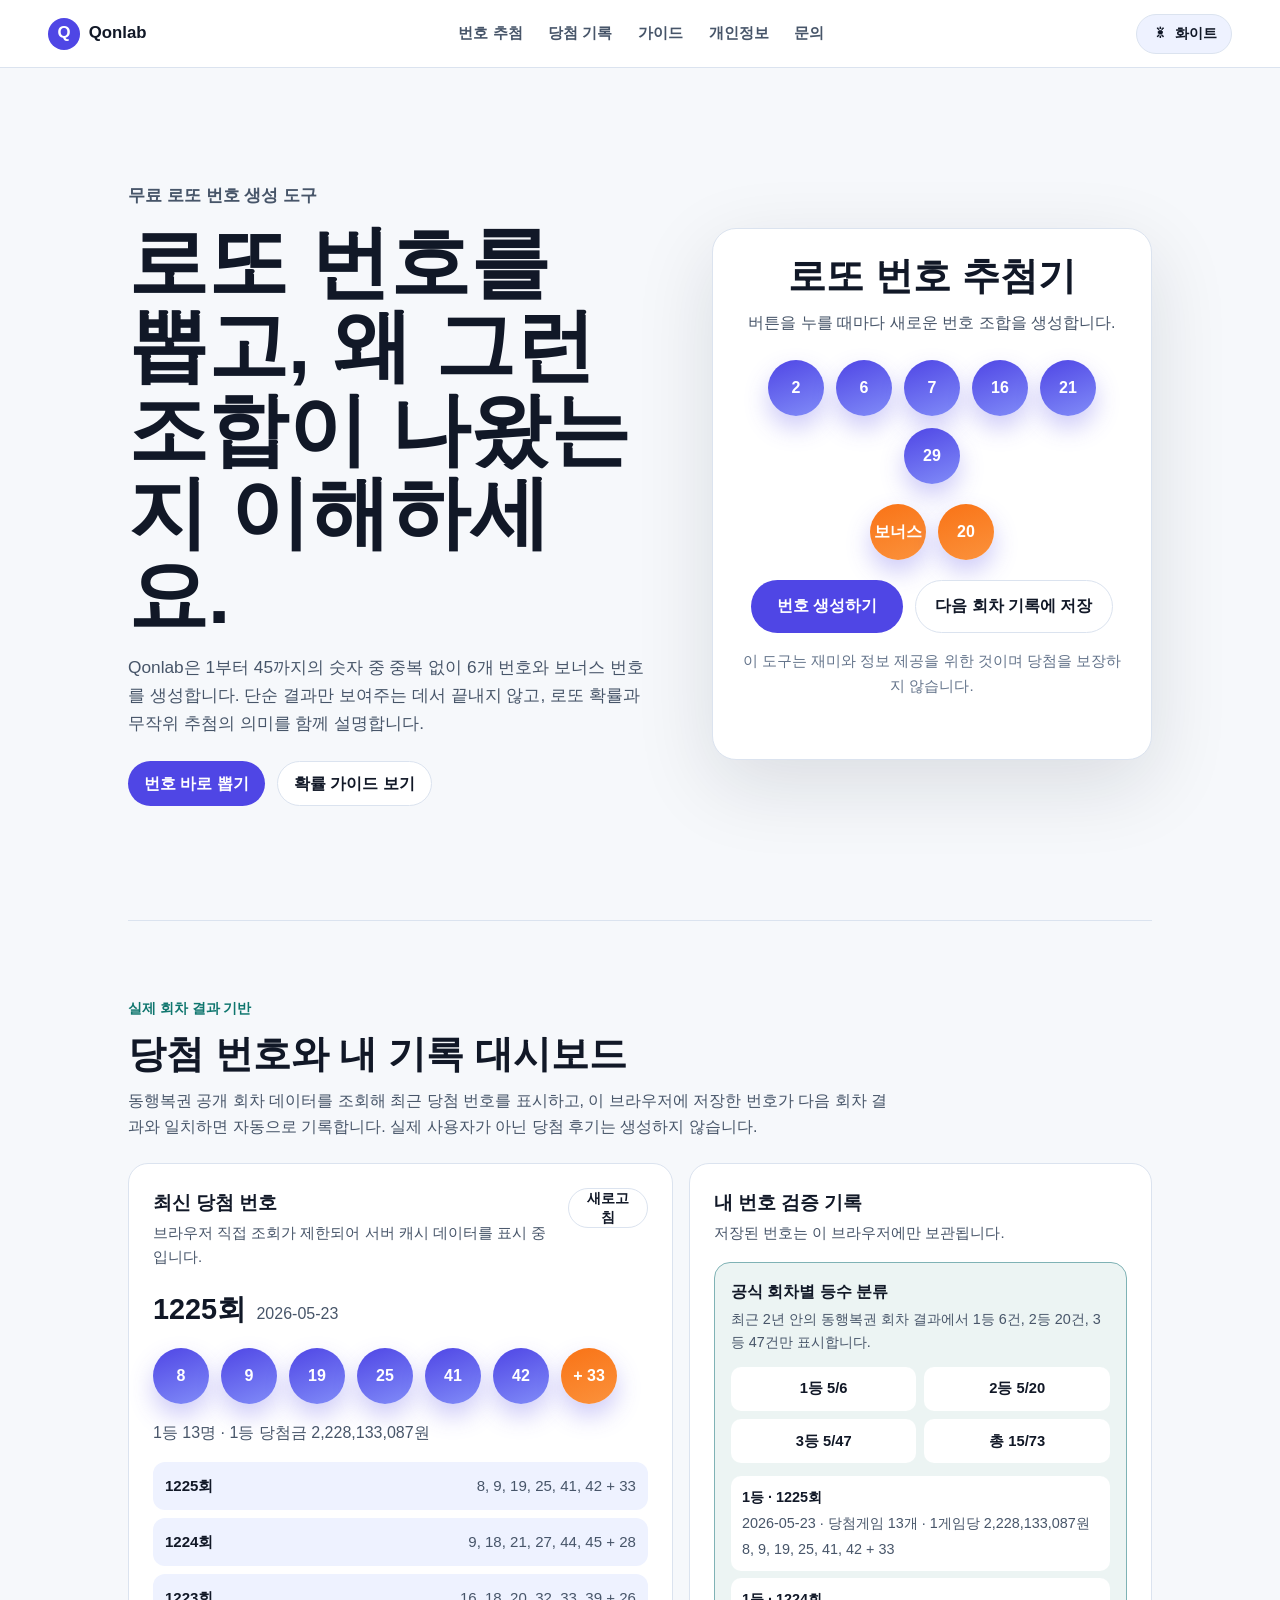
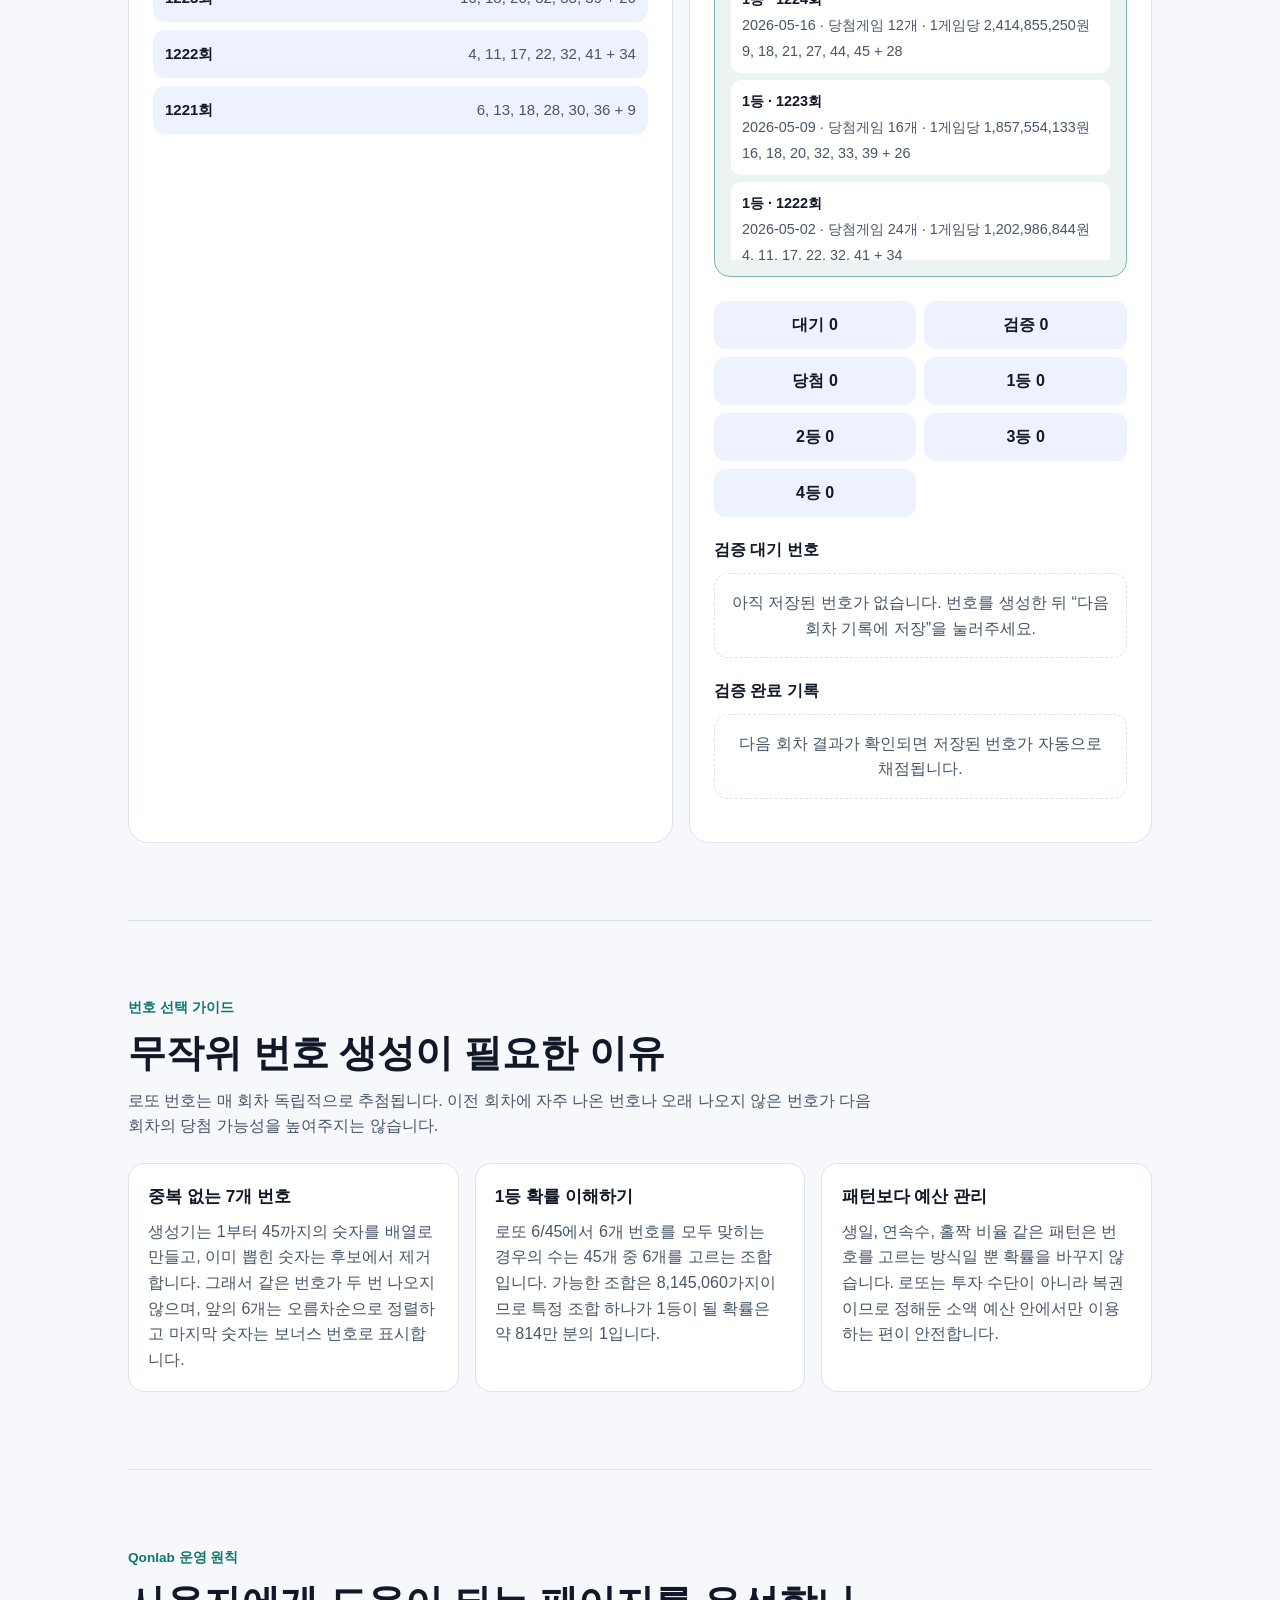
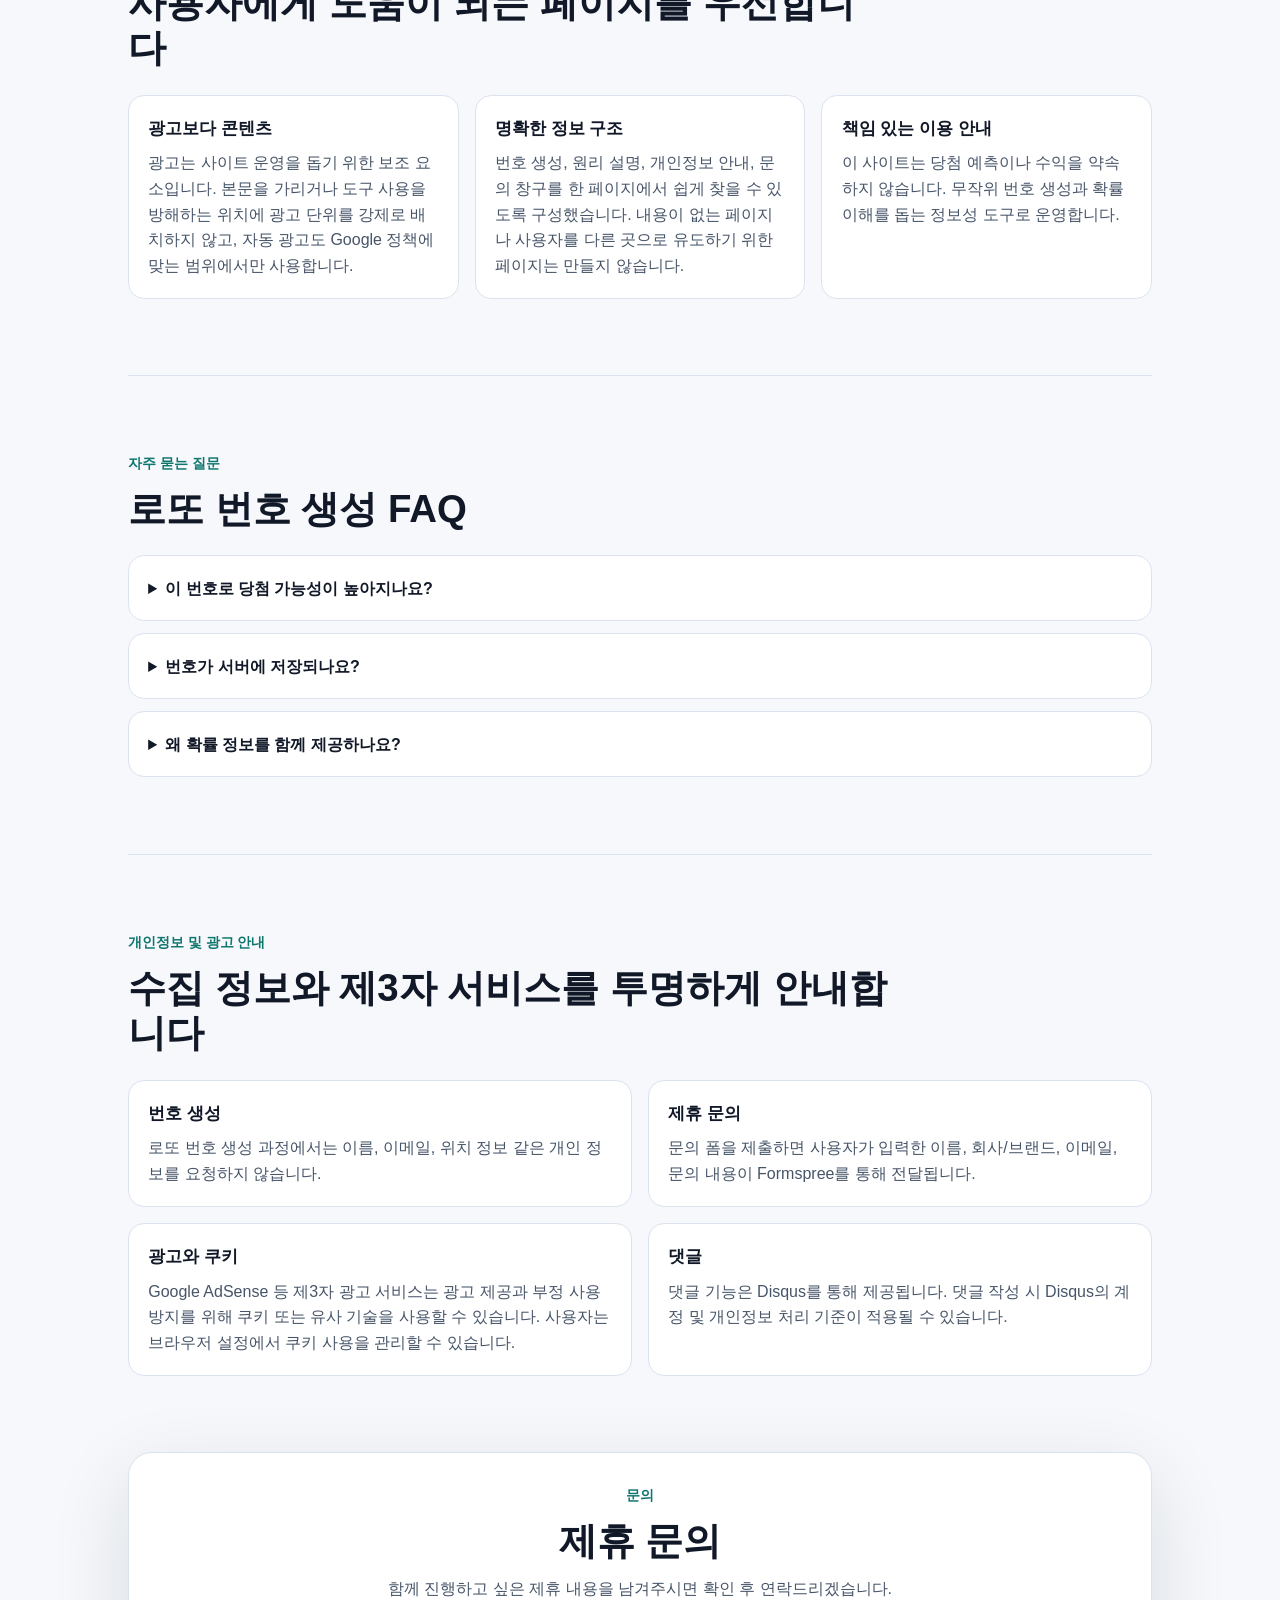
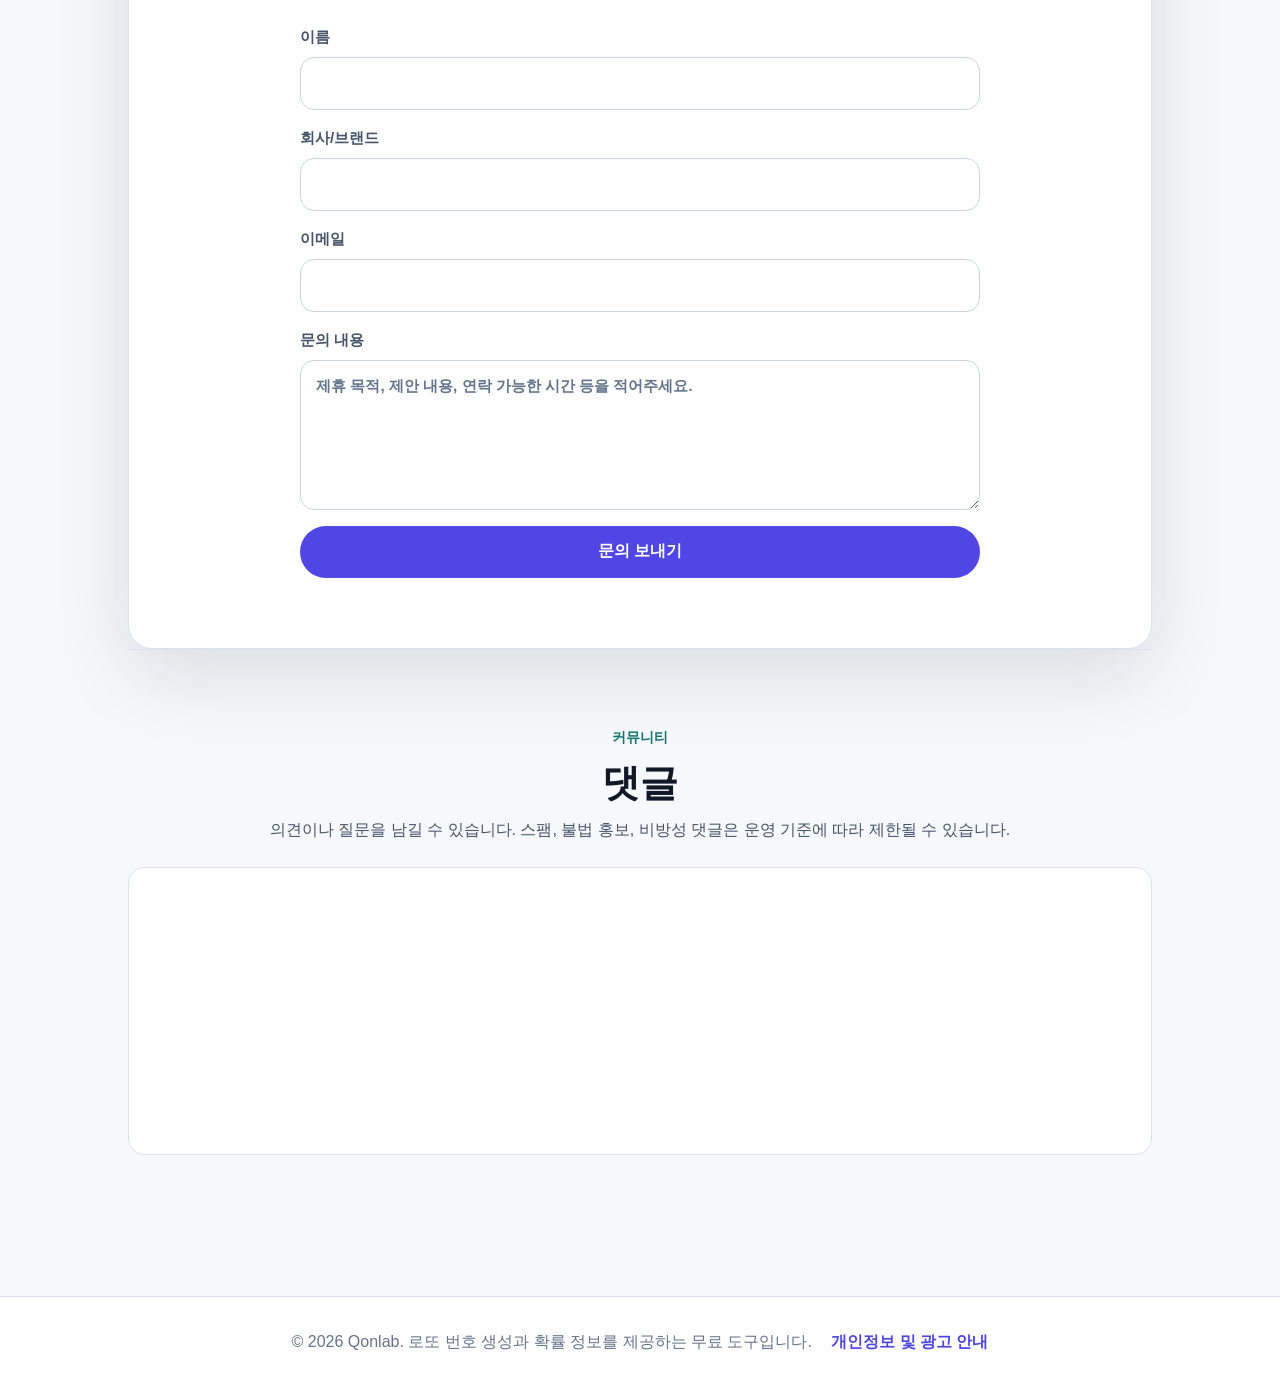
==== commit 7d50be6d: "Add official lotto rank records" ====
--- a/index.html
+++ b/index.html
@@ -114,6 +114,17 @@
             </div>
           </div>
 
+          <div class="official-rank-panel" aria-labelledby="officialRankTitle">
+            <div class="official-rank-heading">
+              <div>
+                <h4 id="officialRankTitle">공식 회차별 등수 분류</h4>
+                <p>최근 2년 안의 동행복권 회차 결과에서 1등 6건, 2등 20건, 3등 47건만 표시합니다.</p>
+              </div>
+            </div>
+            <div class="official-rank-stats" id="officialRankStats"></div>
+            <div class="official-rank-list" id="officialRankEntries"></div>
+          </div>
+
           <div class="stats-grid" id="dashboardStats">
             <span>대기 0</span>
             <span>검증 0</span>
--- a/styles.css
+++ b/styles.css
@@ -450,6 +450,75 @@
   text-align: center;
 }
 
+.official-rank-panel {
+  margin-bottom: 1.5rem;
+  padding: 1rem;
+  border: 1px solid color-mix(in srgb, var(--accent) 45%, var(--line));
+  border-radius: 16px;
+  background: color-mix(in srgb, var(--accent) 8%, var(--surface));
+}
+
+.official-rank-heading {
+  display: flex;
+  align-items: flex-start;
+  justify-content: space-between;
+  gap: 1rem;
+  margin-bottom: 0.8rem;
+}
+
+.official-rank-heading h4 {
+  margin: 0;
+}
+
+.official-rank-heading p {
+  margin: 0.2rem 0 0;
+  color: var(--muted);
+  font-size: 0.9rem;
+}
+
+.official-rank-stats {
+  display: grid;
+  grid-template-columns: repeat(2, minmax(0, 1fr));
+  gap: 0.5rem;
+  margin-bottom: 0.8rem;
+}
+
+.official-rank-stats span {
+  padding: 0.65rem;
+  border-radius: 10px;
+  background: var(--surface);
+  color: var(--text);
+  font-size: 0.92rem;
+  font-weight: 800;
+  text-align: center;
+}
+
+.official-rank-list {
+  display: grid;
+  gap: 0.45rem;
+  max-height: 24rem;
+  overflow: auto;
+}
+
+.official-rank-entry {
+  display: grid;
+  gap: 0.75rem;
+  padding: 0.6rem 0.7rem;
+  border-radius: 10px;
+  background: var(--surface);
+  color: var(--muted);
+  font-size: 0.9rem;
+}
+
+.official-rank-entry strong {
+  color: var(--text);
+}
+
+.official-rank-entry p {
+  margin: 0.2rem 0 0;
+  color: var(--muted);
+}
+
 .entry-list {
   display: grid;
   gap: 0.65rem;
@@ -723,7 +792,8 @@
 
   .panel-title,
   .entry-card,
-  .recent-row {
+  .recent-row,
+  .official-rank-heading {
     display: grid;
   }
 
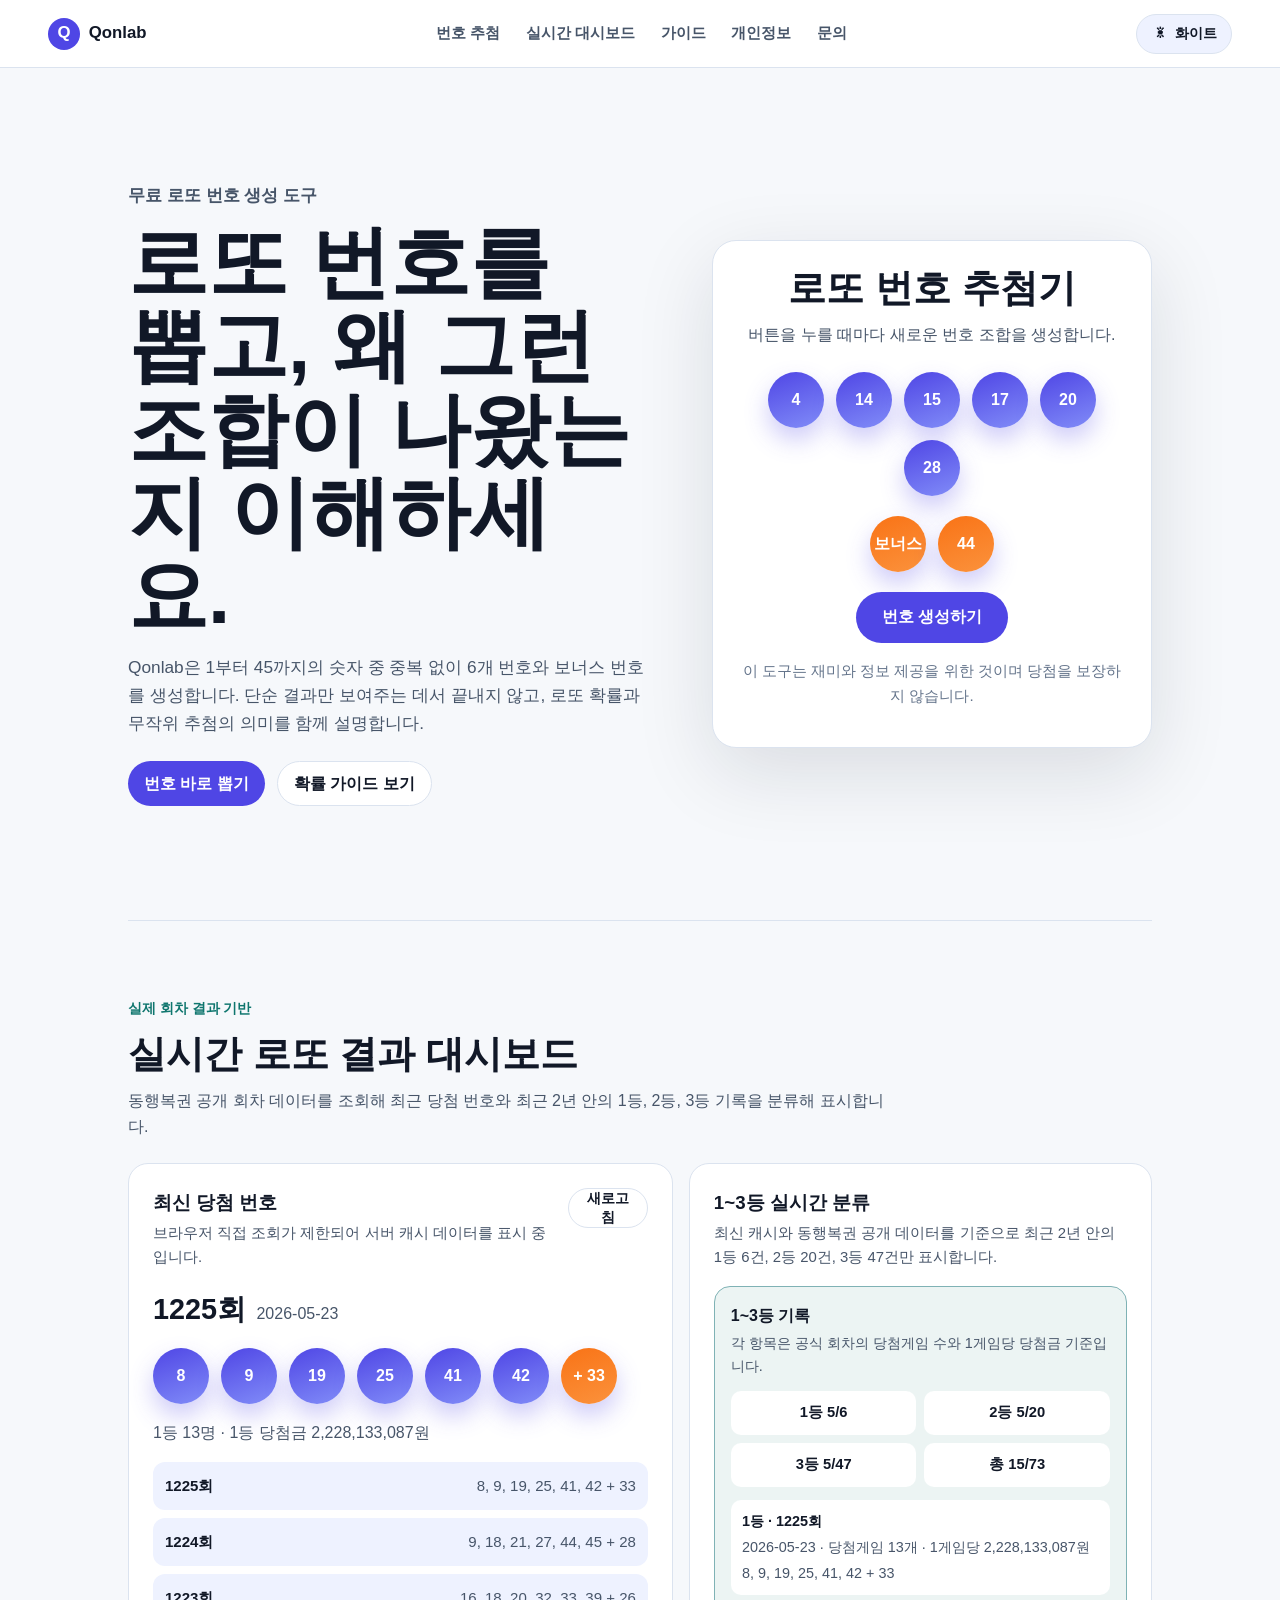
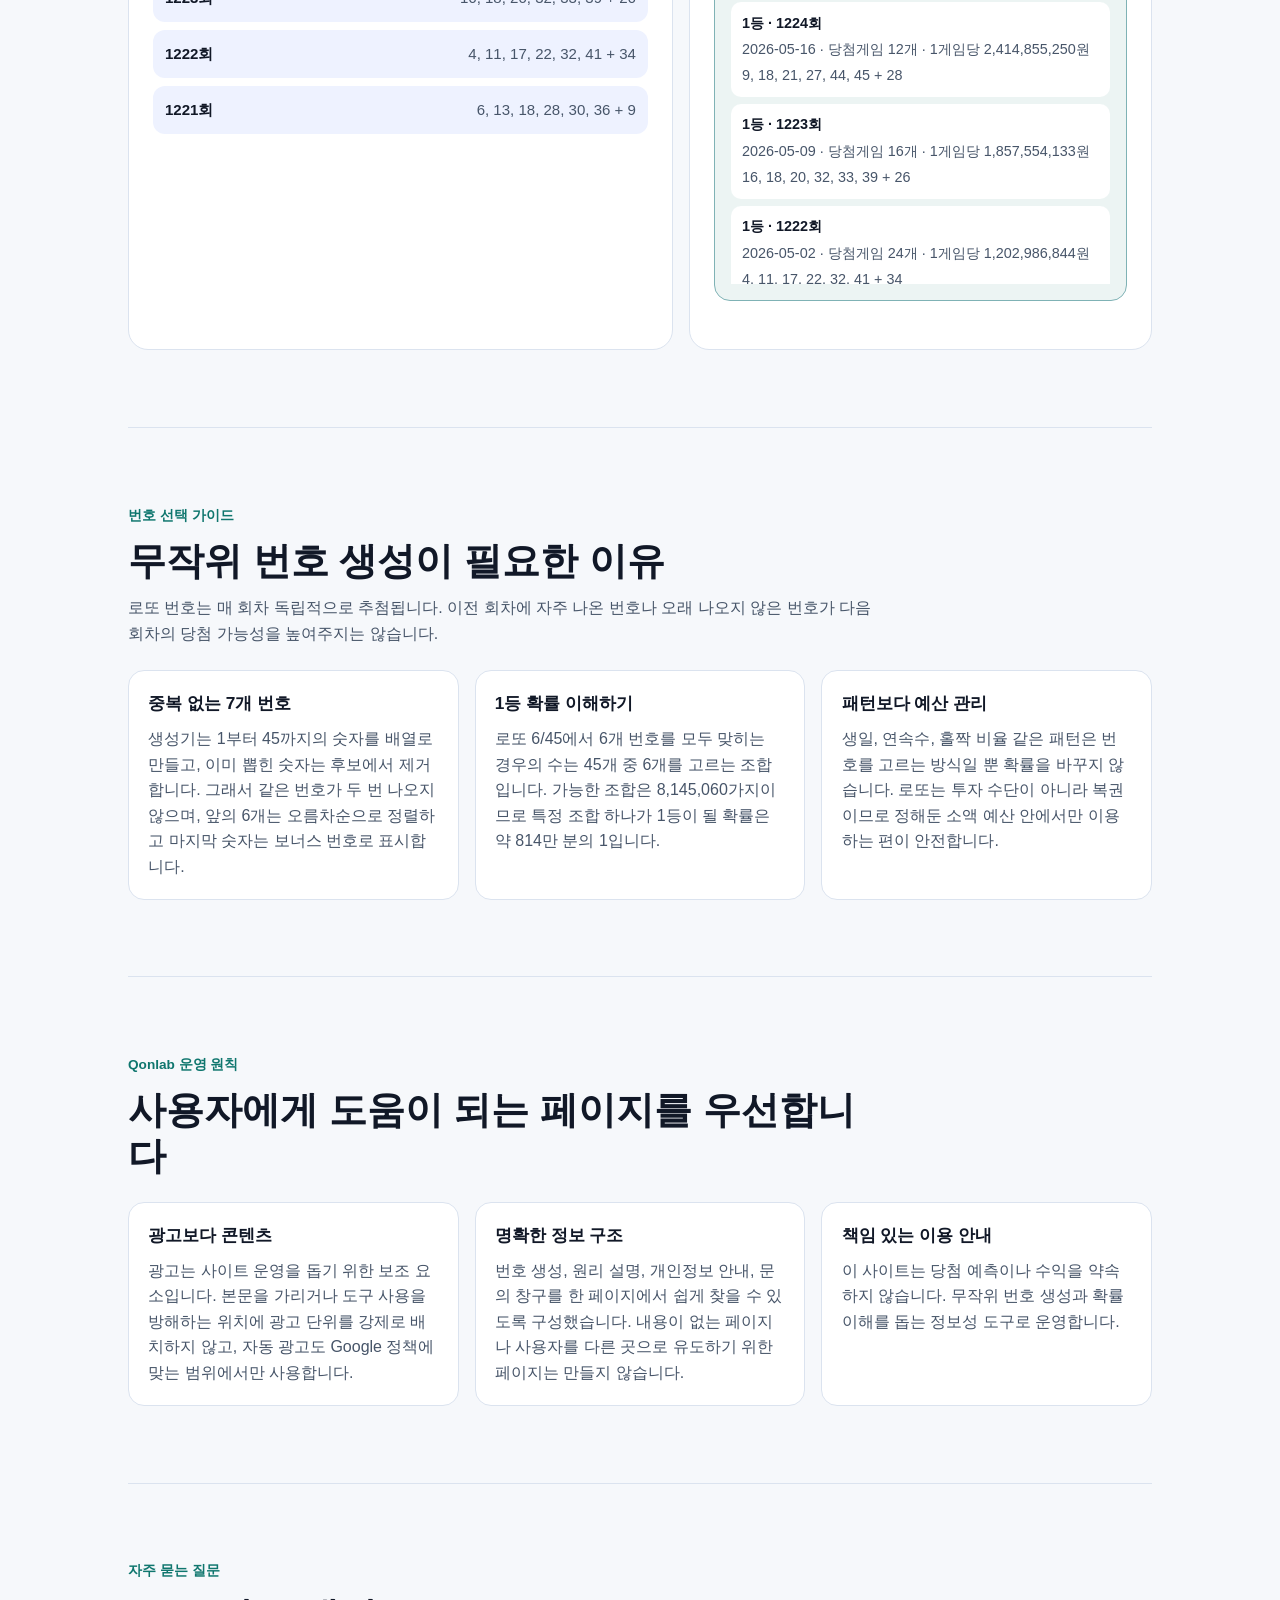
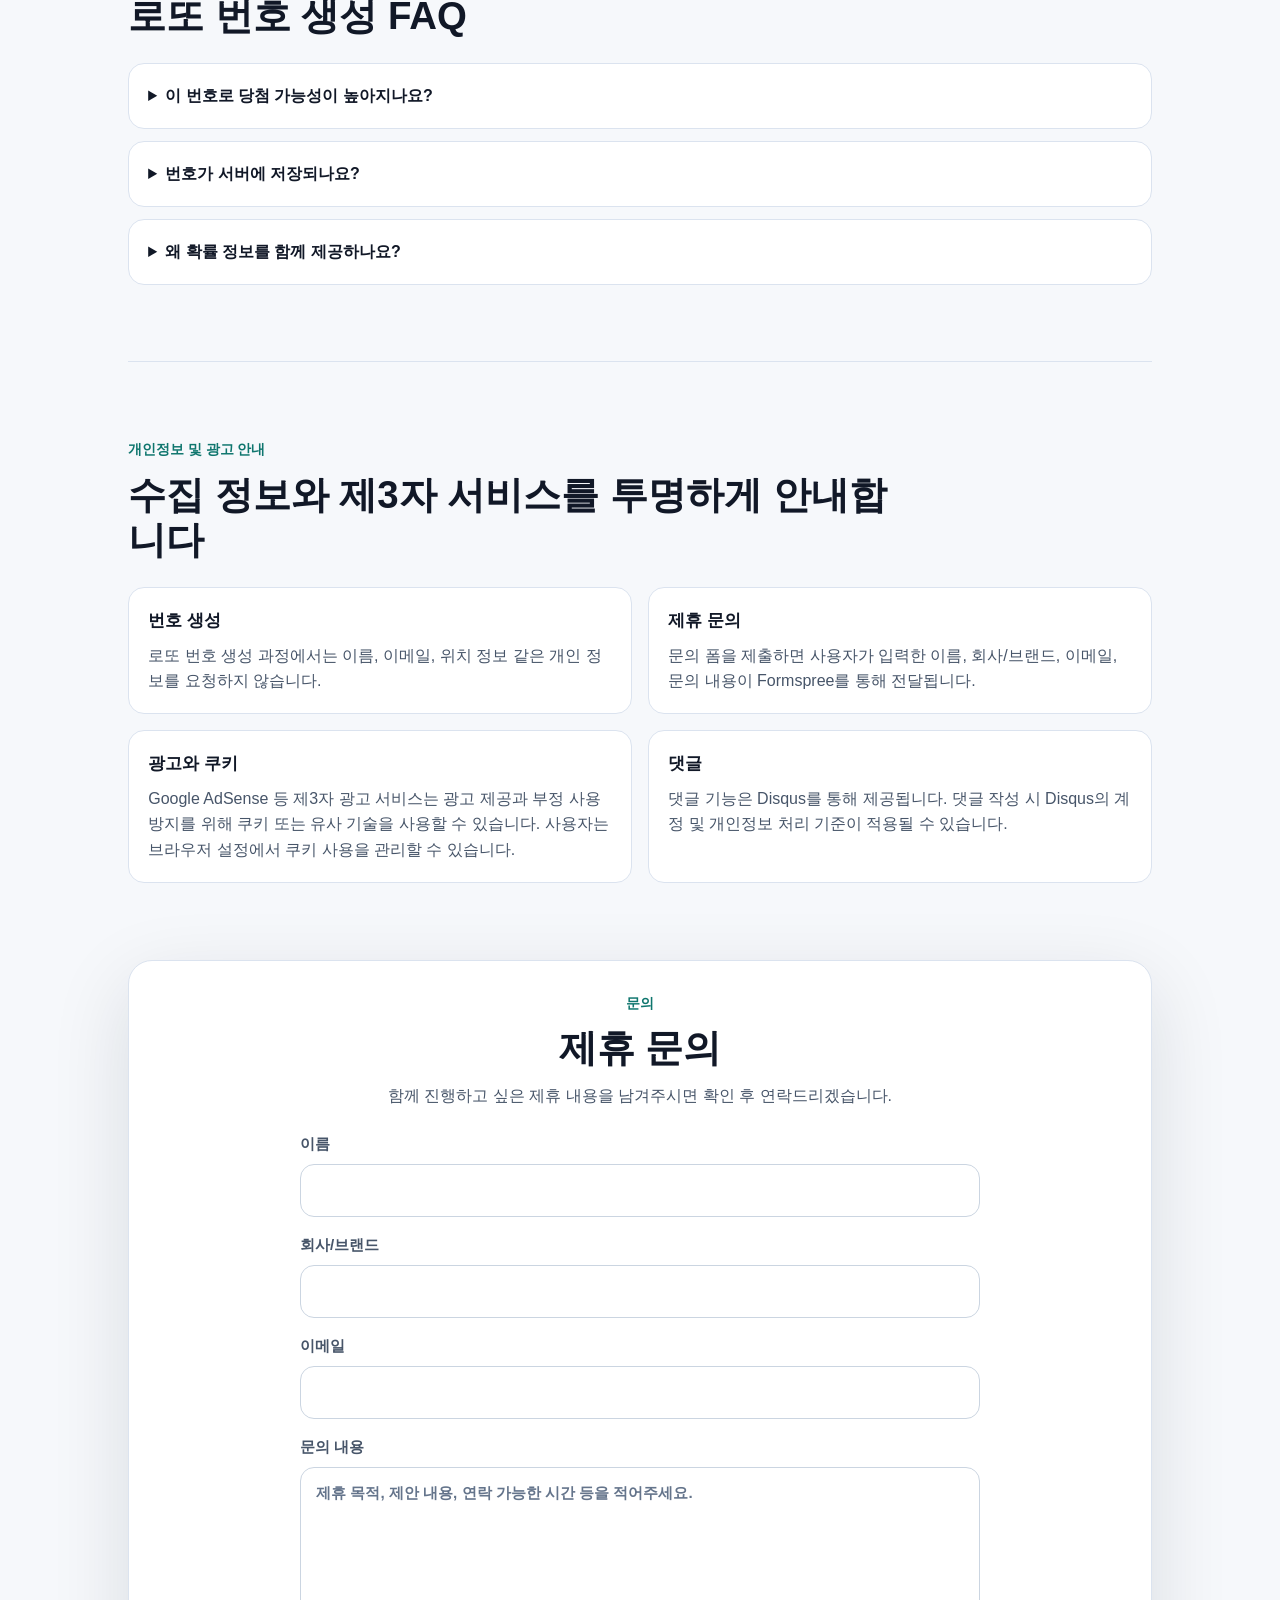
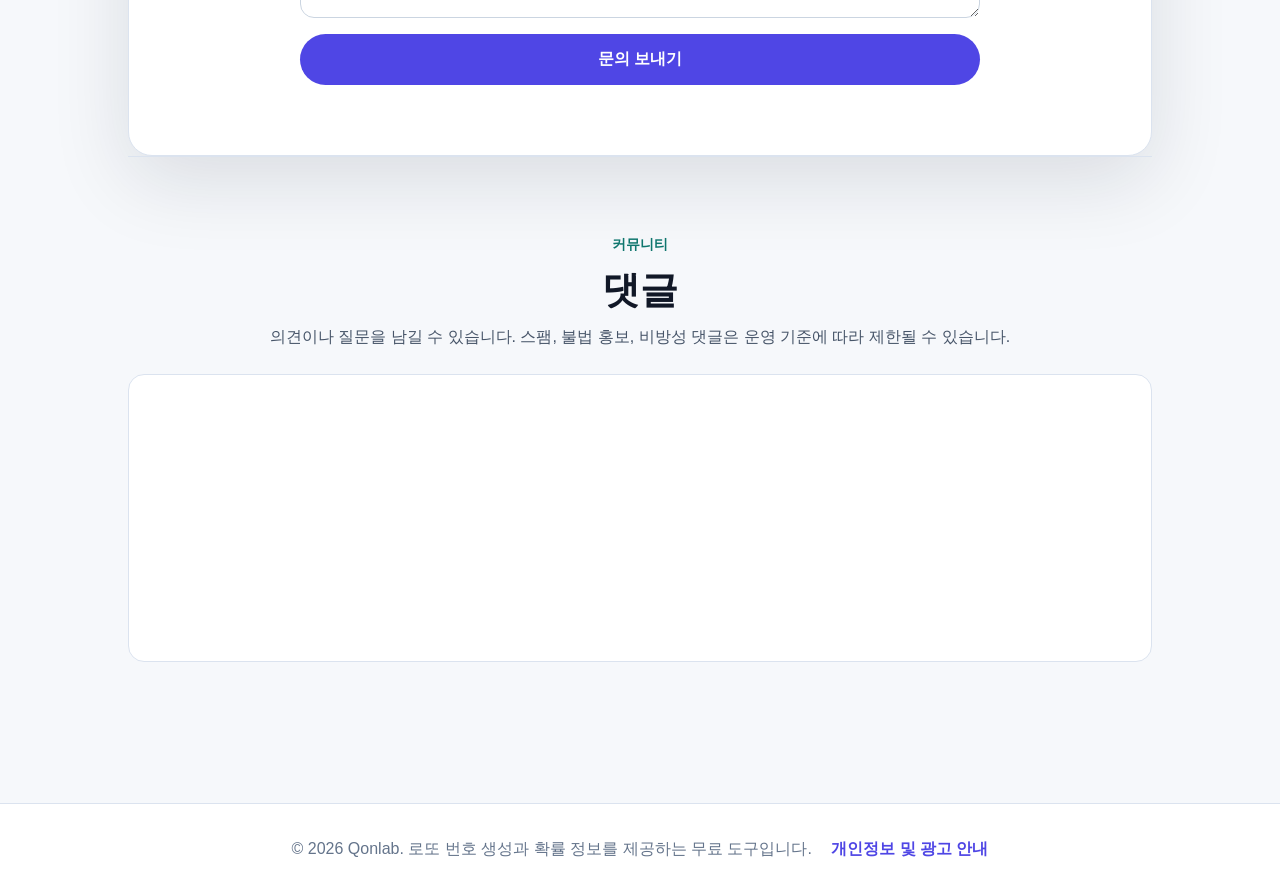
==== commit 856de19c: "Remove user pick verification" ====
--- a/index.html
+++ b/index.html
@@ -31,7 +31,7 @@
 
     <nav class="site-nav" aria-label="주요 메뉴">
       <a href="#generator">번호 추첨</a>
-      <a href="#dashboard">당첨 기록</a>
+      <a href="#dashboard">실시간 대시보드</a>
       <a href="#guide">가이드</a>
       <a href="#privacy">개인정보</a>
       <a href="#contact">문의</a>
@@ -67,22 +67,17 @@
         <div class="numbers" id="numbers" aria-label="추첨 번호"></div>
         <div class="bonus" id="bonus" aria-label="보너스 번호"></div>
 
-        <div class="tool-actions">
-          <button class="action-button" id="actionButton" type="button">번호 생성하기</button>
-          <button class="secondary-button" id="savePickButton" type="button">다음 회차 기록에 저장</button>
-        </div>
+        <button class="action-button" id="actionButton" type="button">번호 생성하기</button>
         <p class="info">이 도구는 재미와 정보 제공을 위한 것이며 당첨을 보장하지 않습니다.</p>
-        <p class="save-status" id="saveStatus" role="status" aria-live="polite"></p>
       </section>
     </section>
 
     <section class="content-section dashboard-section" id="dashboard" aria-labelledby="dashboardTitle">
       <div class="section-heading">
         <p class="eyebrow">실제 회차 결과 기반</p>
-        <h2 id="dashboardTitle">당첨 번호와 내 기록 대시보드</h2>
+        <h2 id="dashboardTitle">실시간 로또 결과 대시보드</h2>
         <p>
-          동행복권 공개 회차 데이터를 조회해 최근 당첨 번호를 표시하고, 이 브라우저에 저장한 번호가
-          다음 회차 결과와 일치하면 자동으로 기록합니다. 실제 사용자가 아닌 당첨 후기는 생성하지 않습니다.
+          동행복권 공개 회차 데이터를 조회해 최근 당첨 번호와 최근 2년 안의 1등, 2등, 3등 기록을 분류해 표시합니다.
         </p>
       </div>
 
@@ -109,33 +104,21 @@
         <article class="record-panel">
           <div class="panel-title">
             <div>
-              <h3>내 번호 검증 기록</h3>
-              <p>저장된 번호는 이 브라우저에만 보관됩니다.</p>
+              <h3>1~3등 실시간 분류</h3>
+              <p>최신 캐시와 동행복권 공개 데이터를 기준으로 최근 2년 안의 1등 6건, 2등 20건, 3등 47건만 표시합니다.</p>
             </div>
           </div>
 
           <div class="official-rank-panel" aria-labelledby="officialRankTitle">
             <div class="official-rank-heading">
               <div>
-                <h4 id="officialRankTitle">공식 회차별 등수 분류</h4>
-                <p>최근 2년 안의 동행복권 회차 결과에서 1등 6건, 2등 20건, 3등 47건만 표시합니다.</p>
+                <h4 id="officialRankTitle">1~3등 기록</h4>
+                <p>각 항목은 공식 회차의 당첨게임 수와 1게임당 당첨금 기준입니다.</p>
               </div>
             </div>
             <div class="official-rank-stats" id="officialRankStats"></div>
             <div class="official-rank-list" id="officialRankEntries"></div>
           </div>
-
-          <div class="stats-grid" id="dashboardStats">
-            <span>대기 0</span>
-            <span>검증 0</span>
-            <span>당첨 0</span>
-          </div>
-
-          <h4>검증 대기 번호</h4>
-          <div class="entry-list" id="savedEntries"></div>
-
-          <h4>검증 완료 기록</h4>
-          <div class="entry-list" id="verifiedEntries"></div>
         </article>
       </div>
     </section>
@@ -221,7 +204,7 @@
         </details>
         <details>
           <summary>번호가 서버에 저장되나요?</summary>
-          <p>아니요. 저장 버튼을 누른 번호도 현재 브라우저의 localStorage에만 보관되며, 사이트 운영자가 수집하지 않습니다.</p>
+          <p>아니요. 번호 생성은 브라우저에서 즉시 처리되며, 생성된 번호를 별도로 수집하거나 저장하지 않습니다.</p>
         </details>
         <details>
           <summary>왜 확률 정보를 함께 제공하나요?</summary>
--- a/styles.css
+++ b/styles.css
@@ -186,13 +186,6 @@
   margin-top: 1.5rem;
 }
 
-.tool-actions {
-  display: flex;
-  flex-wrap: wrap;
-  justify-content: center;
-  gap: 0.75rem;
-}
-
 .primary-link,
 .secondary-link {
   min-height: 2.8rem;
@@ -216,7 +209,6 @@
   color: var(--text);
 }
 
-.secondary-button,
 .small-button {
   border: 1px solid var(--line);
   background: var(--surface);
@@ -224,12 +216,6 @@
   cursor: pointer;
   font-weight: 800;
   transition: transform 0.18s ease, border-color 0.18s ease;
-}
-
-.secondary-button {
-  padding: 0.95rem 1.2rem;
-  border-radius: 999px;
-  font-size: 1rem;
 }
 
 .small-button {
@@ -239,8 +225,6 @@
   font-size: 0.9rem;
 }
 
-.secondary-button:hover,
-.secondary-button:focus-visible,
 .small-button:hover,
 .small-button:focus-visible {
   transform: translateY(-1px);
@@ -346,14 +330,6 @@
   font-size: 0.95rem;
 }
 
-.save-status {
-  min-height: 1.4rem;
-  margin: 0.75rem 0 0;
-  color: var(--accent);
-  font-size: 0.92rem;
-  font-weight: 700;
-}
-
 .dashboard-grid {
   display: grid;
   grid-template-columns: minmax(0, 1fr) minmax(320px, 0.85fr);
@@ -434,22 +410,6 @@
   color: var(--text);
 }
 
-.stats-grid {
-  display: grid;
-  grid-template-columns: repeat(2, minmax(0, 1fr));
-  gap: 0.5rem;
-  margin-bottom: 1.25rem;
-}
-
-.stats-grid span {
-  padding: 0.7rem 0.8rem;
-  border-radius: 12px;
-  background: var(--surface-strong);
-  color: var(--text);
-  font-weight: 800;
-  text-align: center;
-}
-
 .official-rank-panel {
   margin-bottom: 1.5rem;
   padding: 1rem;
@@ -517,45 +477,6 @@
 .official-rank-entry p {
   margin: 0.2rem 0 0;
   color: var(--muted);
-}
-
-.entry-list {
-  display: grid;
-  gap: 0.65rem;
-  margin: 0.65rem 0 1.2rem;
-}
-
-.entry-card {
-  display: flex;
-  align-items: flex-start;
-  justify-content: space-between;
-  gap: 1rem;
-  padding: 0.85rem;
-  border: 1px solid var(--line);
-  border-radius: 14px;
-  background: var(--page-bg);
-}
-
-.entry-card p {
-  margin: 0.25rem 0 0;
-  color: var(--muted);
-  font-size: 0.92rem;
-}
-
-.entry-card > span {
-  flex: 0 0 auto;
-  color: var(--subtle);
-  font-size: 0.86rem;
-  font-weight: 700;
-  text-align: right;
-}
-
-.rank-win {
-  color: var(--success);
-}
-
-.rank-lose {
-  color: var(--subtle);
 }
 
 .empty-state {
@@ -791,16 +712,11 @@
   }
 
   .panel-title,
-  .entry-card,
   .recent-row,
   .official-rank-heading {
     display: grid;
   }
 
-  .entry-card > span {
-    text-align: left;
-  }
-
   .ball {
     width: 3rem;
     height: 3rem;
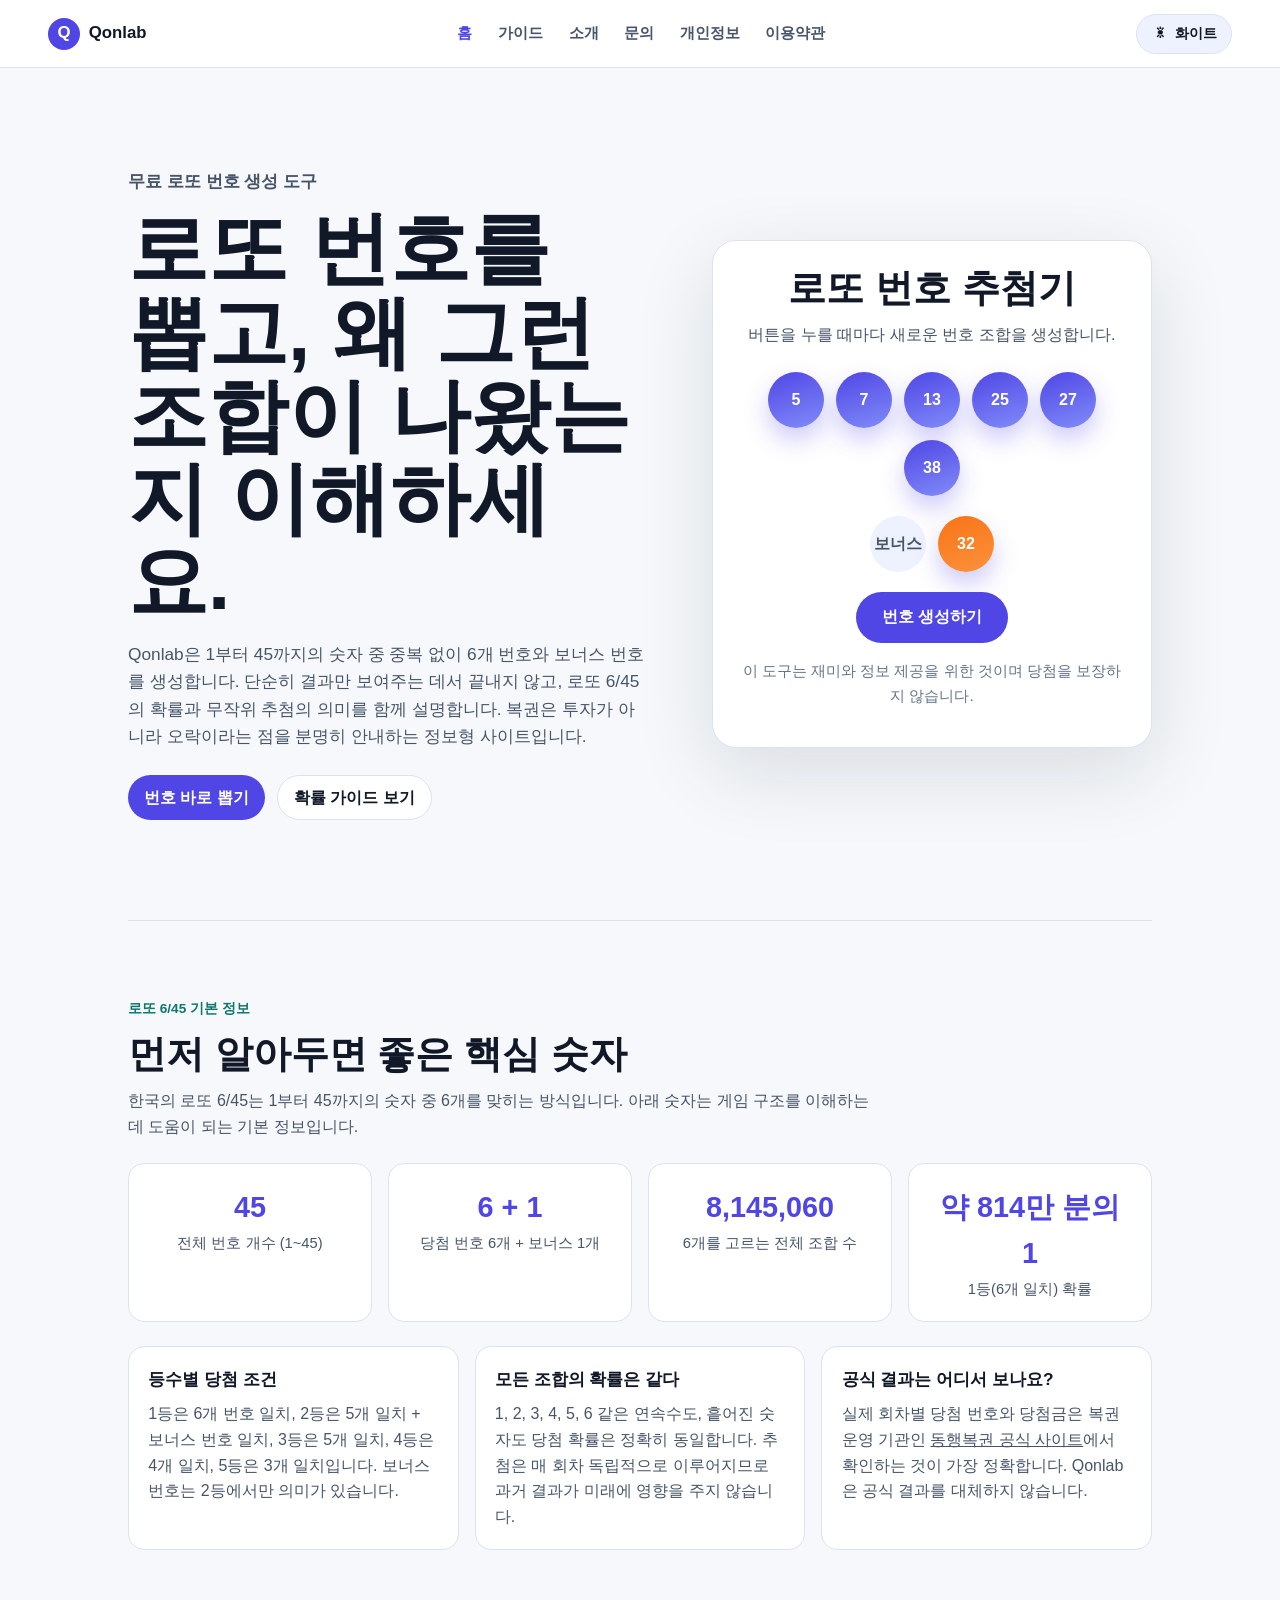
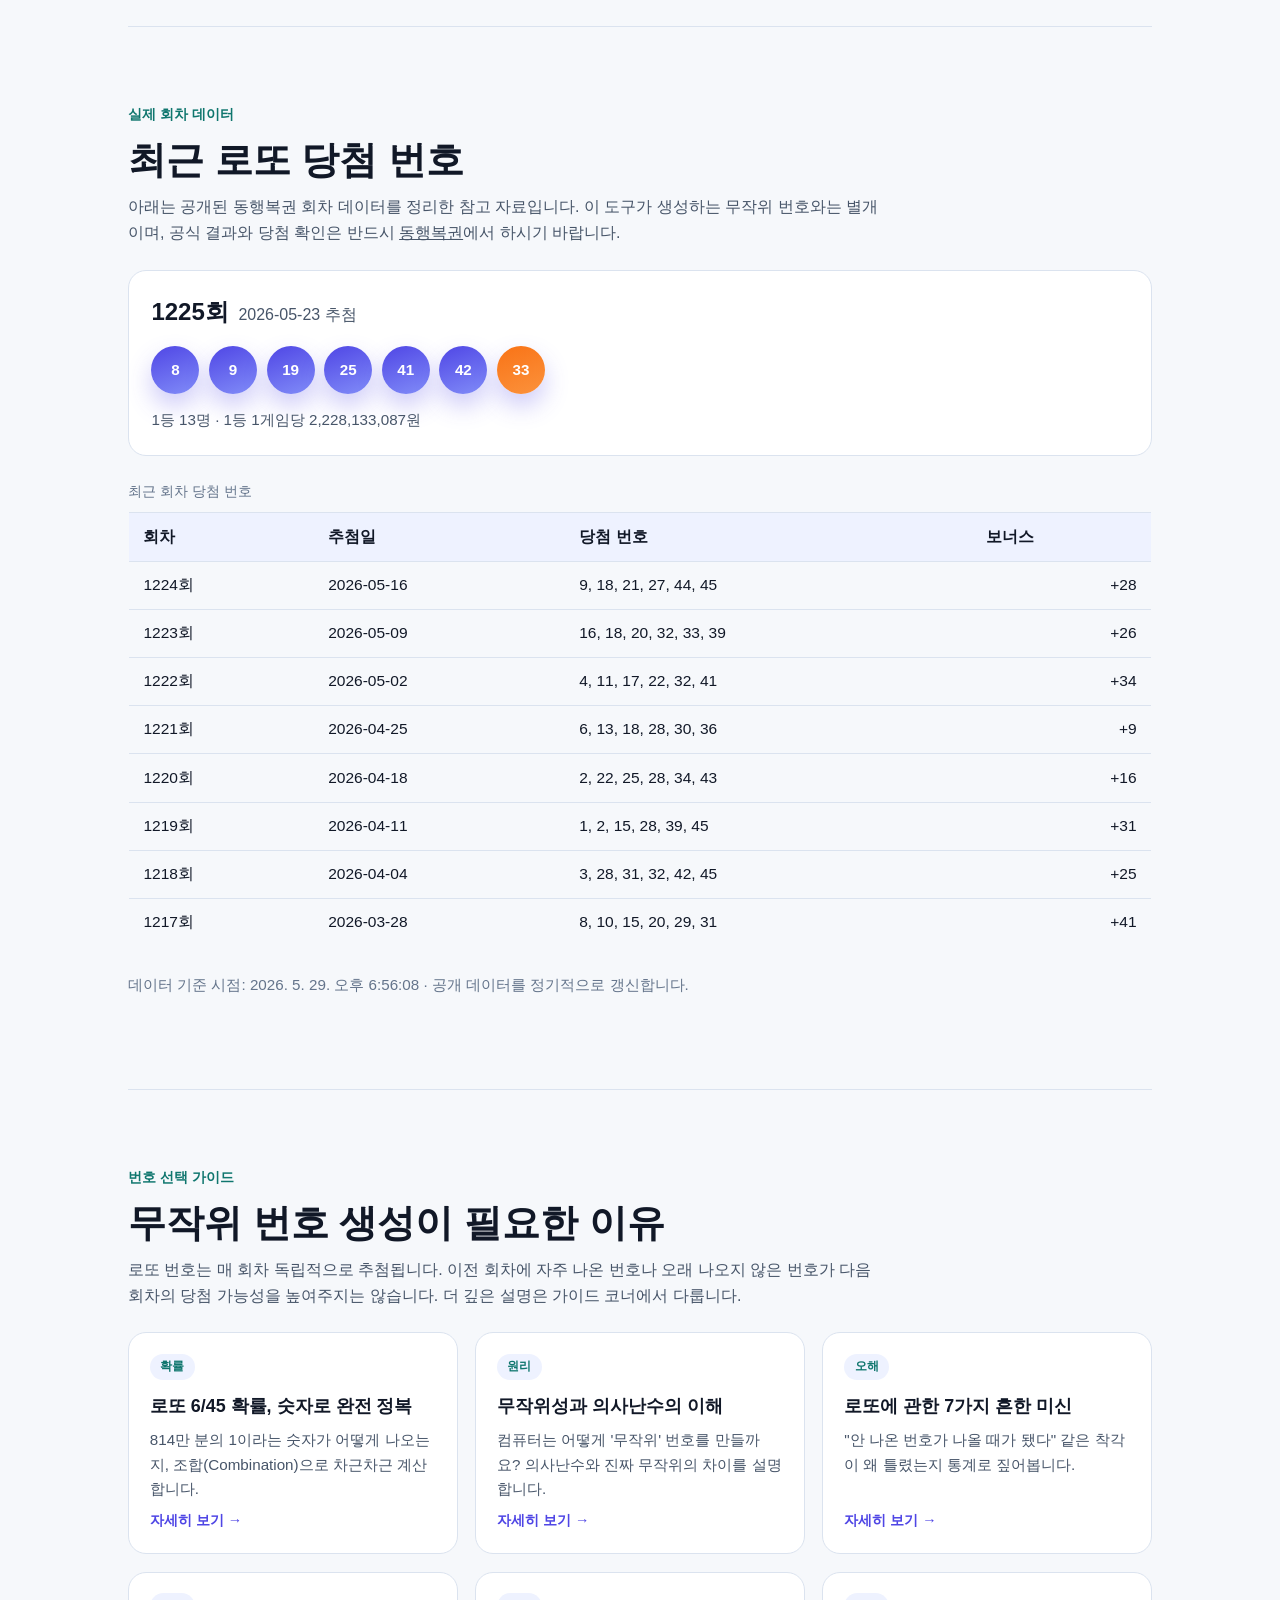
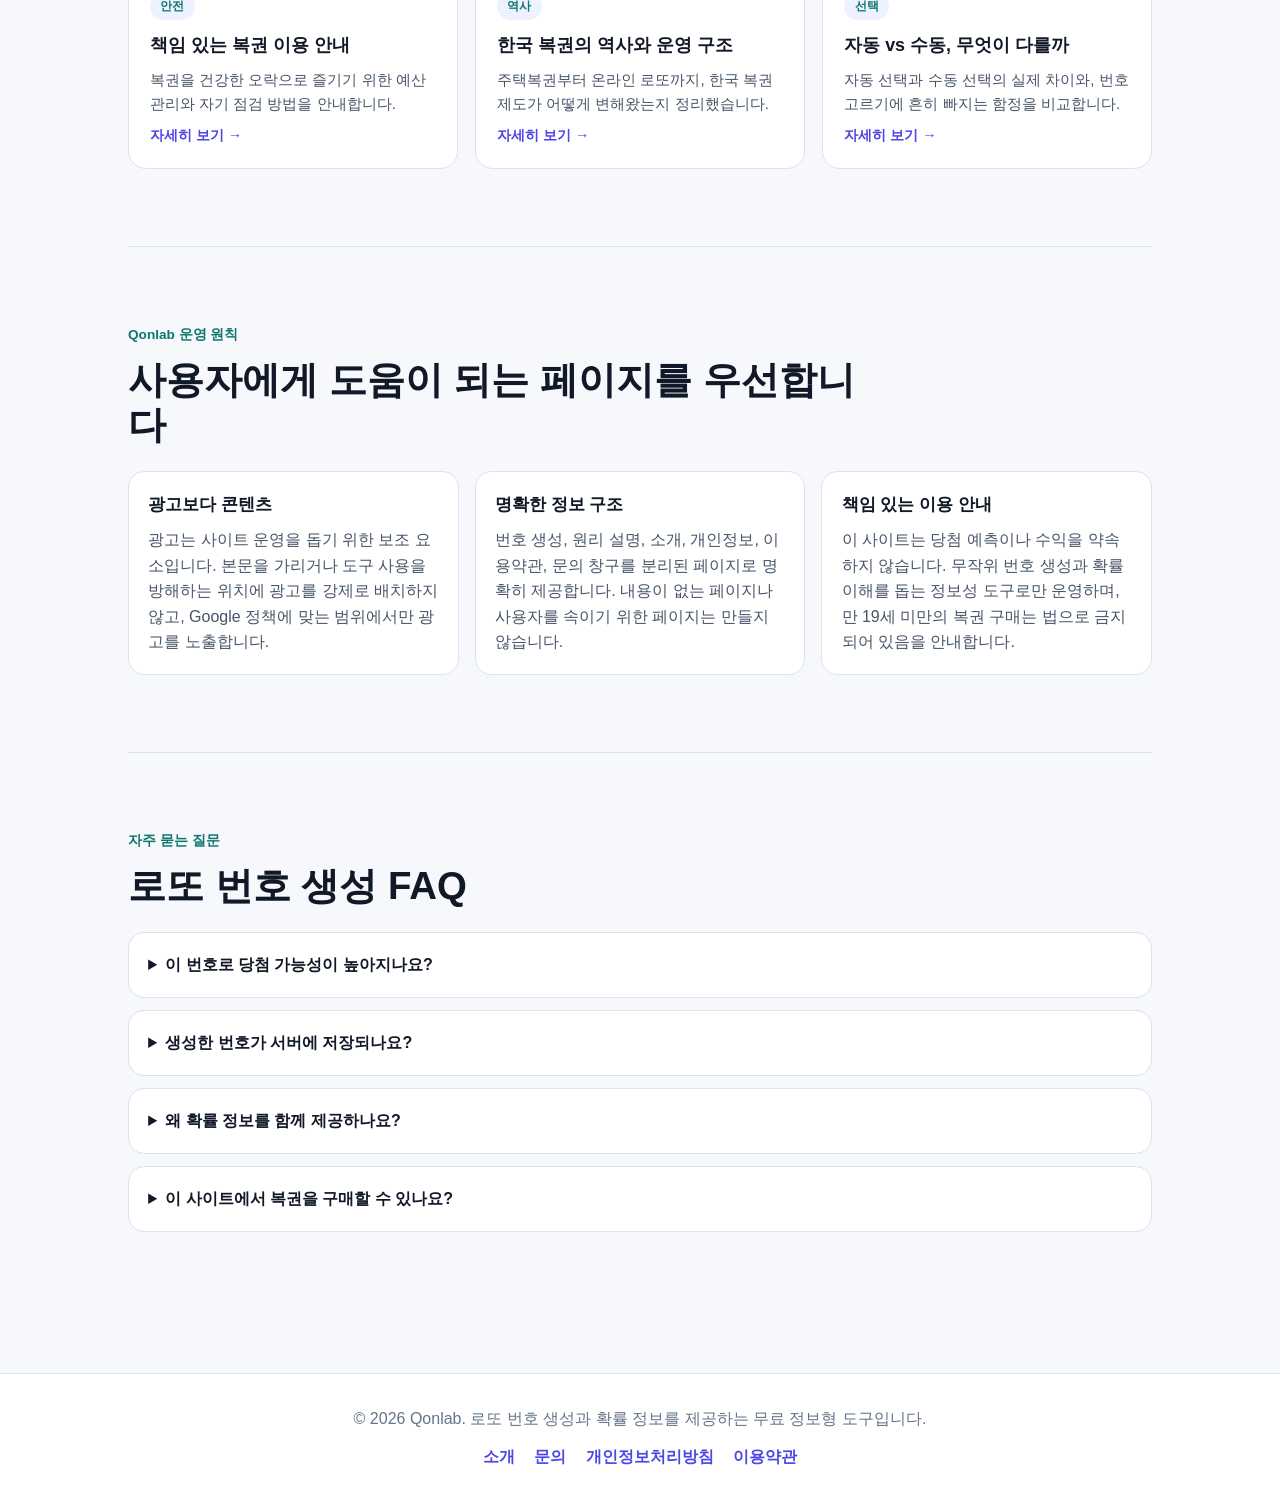
==== commit 63597ba4: "Expand Qonlab into a multi-page, AdSense-ready content site - Add dedicated pages: about, contact, p" ====
--- a/index.html
+++ b/index.html
@@ -3,9 +3,20 @@
 <head>
   <meta charset="UTF-8" />
   <meta name="viewport" content="width=device-width, initial-scale=1.0" />
-  <meta name="description" content="Qonlab 로또 번호 추첨기는 1부터 45까지의 번호 중 6개와 보너스 번호를 무작위로 뽑고, 로또 확률과 번호 선택 원리를 쉽게 설명하는 무료 도구입니다." />
+  <meta name="description" content="Qonlab은 1~45 중 6개와 보너스 번호를 무작위로 뽑는 무료 로또 번호 생성기입니다. 로또 6/45 확률, 무작위성의 원리, 책임 있는 복권 이용법을 쉽게 설명하는 정보형 사이트입니다." />
+  <meta name="keywords" content="로또 번호 생성기, 로또 추첨기, 로또 6/45 확률, 무작위 번호, 복권 이용 가이드" />
+  <meta name="author" content="Qonlab" />
   <meta name="google-adsense-account" content="ca-pub-3906729189766983" />
+  <meta name="robots" content="index, follow" />
   <link rel="canonical" href="https://visionbay.github.io/qonlab/" />
+
+  <meta property="og:type" content="website" />
+  <meta property="og:locale" content="ko_KR" />
+  <meta property="og:site_name" content="Qonlab" />
+  <meta property="og:title" content="Qonlab 로또 번호 추첨기 - 무료 번호 생성과 확률 가이드" />
+  <meta property="og:description" content="무작위 로또 번호를 생성하고, 로또 6/45 확률과 책임 있는 복권 이용법을 함께 안내하는 무료 정보형 도구입니다." />
+  <meta property="og:url" content="https://visionbay.github.io/qonlab/" />
+
   <title>Qonlab 로또 번호 추첨기 - 무료 번호 생성과 확률 가이드</title>
   <link rel="stylesheet" href="styles.css" />
   <script async src="https://pagead2.googlesyndication.com/pagead/js/adsbygoogle.js?client=ca-pub-3906729189766983" crossorigin="anonymous"></script>
@@ -18,23 +29,31 @@
       "applicationCategory": "UtilityApplication",
       "operatingSystem": "Any",
       "inLanguage": "ko-KR",
+      "offers": { "@type": "Offer", "price": "0", "priceCurrency": "KRW" },
       "description": "로또 번호를 무작위로 생성하고 로또 확률, 번호 선택 원리, 책임 있는 이용 방법을 안내하는 무료 웹 도구입니다."
     }
   </script>
 </head>
 <body>
+  <a class="skip-link" href="#home">본문 바로가기</a>
+
   <header class="site-header">
-    <a class="brand" href="#home" aria-label="Qonlab 홈으로 이동">
+    <a class="brand" href="index.html" aria-label="Qonlab 홈으로 이동">
       <span class="brand-mark" aria-hidden="true">Q</span>
       <span>Qonlab</span>
     </a>
 
-    <nav class="site-nav" aria-label="주요 메뉴">
-      <a href="#generator">번호 추첨</a>
-      <a href="#dashboard">실시간 대시보드</a>
-      <a href="#guide">가이드</a>
-      <a href="#privacy">개인정보</a>
-      <a href="#contact">문의</a>
+    <button class="nav-toggle" id="navToggle" type="button" aria-expanded="false" aria-controls="siteNav">
+      <span aria-hidden="true">☰</span> 메뉴
+    </button>
+
+    <nav class="site-nav" id="siteNav" aria-label="주요 메뉴">
+      <a href="index.html" class="is-active">홈</a>
+      <a href="guide/index.html">가이드</a>
+      <a href="about.html">소개</a>
+      <a href="contact.html">문의</a>
+      <a href="privacy.html">개인정보</a>
+      <a href="terms.html">이용약관</a>
     </nav>
 
     <button class="theme-toggle" id="themeToggle" type="button" aria-label="다크 모드로 전환" aria-pressed="false">
@@ -50,11 +69,12 @@
         <h1>로또 번호를 뽑고, 왜 그런 조합이 나왔는지 이해하세요.</h1>
         <p>
           Qonlab은 1부터 45까지의 숫자 중 중복 없이 6개 번호와 보너스 번호를 생성합니다.
-          단순 결과만 보여주는 데서 끝내지 않고, 로또 확률과 무작위 추첨의 의미를 함께 설명합니다.
+          단순히 결과만 보여주는 데서 끝내지 않고, 로또 6/45의 확률과 무작위 추첨의 의미를
+          함께 설명합니다. 복권은 투자가 아니라 오락이라는 점을 분명히 안내하는 정보형 사이트입니다.
         </p>
         <div class="hero-actions">
           <a class="primary-link" href="#generator">번호 바로 뽑기</a>
-          <a class="secondary-link" href="#guide">확률 가이드 보기</a>
+          <a class="secondary-link" href="guide/index.html">확률 가이드 보기</a>
         </div>
       </div>
 
@@ -72,55 +92,84 @@
       </section>
     </section>
 
-    <section class="content-section dashboard-section" id="dashboard" aria-labelledby="dashboardTitle">
-      <div class="section-heading">
-        <p class="eyebrow">실제 회차 결과 기반</p>
-        <h2 id="dashboardTitle">실시간 로또 결과 대시보드</h2>
-        <p>
-          동행복권 공개 회차 데이터를 조회해 최근 당첨 번호와 최근 2년 안의 1등, 2등, 3등 기록을 분류해 표시합니다.
-        </p>
-      </div>
-
-      <div class="dashboard-grid">
-        <article class="result-panel">
-          <div class="panel-title">
-            <div>
-              <h3>최신 당첨 번호</h3>
-              <p id="latestStatus">동행복권 회차 데이터를 불러오는 중입니다.</p>
-            </div>
-            <button class="small-button" id="refreshResultsButton" type="button">새로고침</button>
-          </div>
-
-          <div class="latest-result">
-            <strong id="latestRound">-</strong>
-            <span id="latestDate">결과 확인 전</span>
-          </div>
-          <div class="numbers result-balls" id="latestBalls" aria-label="최신 당첨 번호"></div>
-          <p class="result-meta" id="latestMeta">공식 데이터가 확인되면 당첨금과 당첨자 수를 표시합니다.</p>
-
-          <div class="recent-list" id="recentResults" aria-label="최근 회차 당첨 번호"></div>
+    <!-- 정적 정보 패널 (실시간 API 대신 항상 안정적으로 표시되는 기본 정보) -->
+    <section class="content-section" id="basics" aria-labelledby="basicsTitle">
+      <div class="section-heading">
+        <p class="eyebrow">로또 6/45 기본 정보</p>
+        <h2 id="basicsTitle">먼저 알아두면 좋은 핵심 숫자</h2>
+        <p>
+          한국의 로또 6/45는 1부터 45까지의 숫자 중 6개를 맞히는 방식입니다.
+          아래 숫자는 게임 구조를 이해하는 데 도움이 되는 기본 정보입니다.
+        </p>
+      </div>
+
+      <div class="stat-grid">
+        <div class="stat-card">
+          <span class="stat-value">45</span>
+          <span class="stat-label">전체 번호 개수 (1~45)</span>
+        </div>
+        <div class="stat-card">
+          <span class="stat-value">6 + 1</span>
+          <span class="stat-label">당첨 번호 6개 + 보너스 1개</span>
+        </div>
+        <div class="stat-card">
+          <span class="stat-value">8,145,060</span>
+          <span class="stat-label">6개를 고르는 전체 조합 수</span>
+        </div>
+        <div class="stat-card">
+          <span class="stat-value">약 814만 분의 1</span>
+          <span class="stat-label">1등(6개 일치) 확률</span>
+        </div>
+      </div>
+
+      <div class="article-grid">
+        <article class="info-block">
+          <h3>등수별 당첨 조건</h3>
+          <p>
+            1등은 6개 번호 일치, 2등은 5개 일치 + 보너스 번호 일치, 3등은 5개 일치,
+            4등은 4개 일치, 5등은 3개 일치입니다. 보너스 번호는 2등에서만 의미가 있습니다.
+          </p>
         </article>
-
-        <article class="record-panel">
-          <div class="panel-title">
-            <div>
-              <h3>1~3등 실시간 분류</h3>
-              <p>최신 캐시와 동행복권 공개 데이터를 기준으로 최근 2년 안의 1등 6건, 2등 20건, 3등 47건만 표시합니다.</p>
-            </div>
-          </div>
-
-          <div class="official-rank-panel" aria-labelledby="officialRankTitle">
-            <div class="official-rank-heading">
-              <div>
-                <h4 id="officialRankTitle">1~3등 기록</h4>
-                <p>각 항목은 공식 회차의 당첨게임 수와 1게임당 당첨금 기준입니다.</p>
-              </div>
-            </div>
-            <div class="official-rank-stats" id="officialRankStats"></div>
-            <div class="official-rank-list" id="officialRankEntries"></div>
-          </div>
+        <article class="info-block">
+          <h3>모든 조합의 확률은 같다</h3>
+          <p>
+            1, 2, 3, 4, 5, 6 같은 연속수도, 흩어진 숫자도 당첨 확률은 정확히 동일합니다.
+            추첨은 매 회차 독립적으로 이루어지므로 과거 결과가 미래에 영향을 주지 않습니다.
+          </p>
         </article>
-      </div>
+        <article class="info-block">
+          <h3>공식 결과는 어디서 보나요?</h3>
+          <p>
+            실제 회차별 당첨 번호와 당첨금은 복권 운영 기관인
+            <a href="https://www.dhlottery.co.kr/" target="_blank" rel="noopener noreferrer">동행복권 공식 사이트</a>에서
+            확인하는 것이 가장 정확합니다. Qonlab은 공식 결과를 대체하지 않습니다.
+          </p>
+        </article>
+      </div>
+    </section>
+
+    <!-- 실제 회차 데이터 (같은 출처 JSON에서만 읽으며, 실패 시 섹션 전체가 숨겨집니다) -->
+    <section class="content-section" id="recent" aria-labelledby="recentTitle" hidden>
+      <div class="section-heading">
+        <p class="eyebrow">실제 회차 데이터</p>
+        <h2 id="recentTitle">최근 로또 당첨 번호</h2>
+        <p>
+          아래는 공개된 동행복권 회차 데이터를 정리한 참고 자료입니다. 이 도구가 생성하는 무작위 번호와는 별개이며,
+          공식 결과와 당첨 확인은 반드시 <a href="https://www.dhlottery.co.kr/" target="_blank" rel="noopener noreferrer">동행복권</a>에서 하시기 바랍니다.
+        </p>
+      </div>
+
+      <div class="latest-draw" id="latestDraw"></div>
+
+      <table class="data-table" id="recentTable">
+        <caption>최근 회차 당첨 번호</caption>
+        <thead>
+          <tr><th>회차</th><th>추첨일</th><th>당첨 번호</th><th>보너스</th></tr>
+        </thead>
+        <tbody id="recentTableBody"></tbody>
+      </table>
+
+      <p class="info" id="recentUpdated"></p>
     </section>
 
     <section class="content-section" id="guide" aria-labelledby="guideTitle">
@@ -129,34 +178,47 @@
         <h2 id="guideTitle">무작위 번호 생성이 필요한 이유</h2>
         <p>
           로또 번호는 매 회차 독립적으로 추첨됩니다. 이전 회차에 자주 나온 번호나 오래 나오지 않은 번호가
-          다음 회차의 당첨 가능성을 높여주지는 않습니다.
-        </p>
-      </div>
-
-      <div class="article-grid">
-        <article class="info-block">
-          <h3>중복 없는 7개 번호</h3>
-          <p>
-            생성기는 1부터 45까지의 숫자를 배열로 만들고, 이미 뽑힌 숫자는 후보에서 제거합니다.
-            그래서 같은 번호가 두 번 나오지 않으며, 앞의 6개는 오름차순으로 정렬하고 마지막 숫자는 보너스 번호로 표시합니다.
-          </p>
-        </article>
-
-        <article class="info-block">
-          <h3>1등 확률 이해하기</h3>
-          <p>
-            로또 6/45에서 6개 번호를 모두 맞히는 경우의 수는 45개 중 6개를 고르는 조합입니다.
-            가능한 조합은 8,145,060가지이므로 특정 조합 하나가 1등이 될 확률은 약 814만 분의 1입니다.
-          </p>
-        </article>
-
-        <article class="info-block">
-          <h3>패턴보다 예산 관리</h3>
-          <p>
-            생일, 연속수, 홀짝 비율 같은 패턴은 번호를 고르는 방식일 뿐 확률을 바꾸지 않습니다.
-            로또는 투자 수단이 아니라 복권이므로 정해둔 소액 예산 안에서만 이용하는 편이 안전합니다.
-          </p>
-        </article>
+          다음 회차의 당첨 가능성을 높여주지는 않습니다. 더 깊은 설명은 가이드 코너에서 다룹니다.
+        </p>
+      </div>
+
+      <div class="guide-grid">
+        <a class="guide-card" href="guide/lotto-probability.html">
+          <span class="tag">확률</span>
+          <h3>로또 6/45 확률, 숫자로 완전 정복</h3>
+          <p>814만 분의 1이라는 숫자가 어떻게 나오는지, 조합(Combination)으로 차근차근 계산합니다.</p>
+          <span class="read-more">자세히 보기 →</span>
+        </a>
+        <a class="guide-card" href="guide/random-number-generation.html">
+          <span class="tag">원리</span>
+          <h3>무작위성과 의사난수의 이해</h3>
+          <p>컴퓨터는 어떻게 '무작위' 번호를 만들까요? 의사난수와 진짜 무작위의 차이를 설명합니다.</p>
+          <span class="read-more">자세히 보기 →</span>
+        </a>
+        <a class="guide-card" href="guide/lotto-myths.html">
+          <span class="tag">오해</span>
+          <h3>로또에 관한 7가지 흔한 미신</h3>
+          <p>"안 나온 번호가 나올 때가 됐다" 같은 착각이 왜 틀렸는지 통계로 짚어봅니다.</p>
+          <span class="read-more">자세히 보기 →</span>
+        </a>
+        <a class="guide-card" href="guide/responsible-play.html">
+          <span class="tag">안전</span>
+          <h3>책임 있는 복권 이용 안내</h3>
+          <p>복권을 건강한 오락으로 즐기기 위한 예산 관리와 자기 점검 방법을 안내합니다.</p>
+          <span class="read-more">자세히 보기 →</span>
+        </a>
+        <a class="guide-card" href="guide/korea-lottery-history.html">
+          <span class="tag">역사</span>
+          <h3>한국 복권의 역사와 운영 구조</h3>
+          <p>주택복권부터 온라인 로또까지, 한국 복권 제도가 어떻게 변해왔는지 정리했습니다.</p>
+          <span class="read-more">자세히 보기 →</span>
+        </a>
+        <a class="guide-card" href="guide/auto-vs-manual.html">
+          <span class="tag">선택</span>
+          <h3>자동 vs 수동, 무엇이 다를까</h3>
+          <p>자동 선택과 수동 선택의 실제 차이와, 번호 고르기에 흔히 빠지는 함정을 비교합니다.</p>
+          <span class="read-more">자세히 보기 →</span>
+        </a>
       </div>
     </section>
 
@@ -171,21 +233,21 @@
           <h3>광고보다 콘텐츠</h3>
           <p>
             광고는 사이트 운영을 돕기 위한 보조 요소입니다. 본문을 가리거나 도구 사용을 방해하는 위치에
-            광고 단위를 강제로 배치하지 않고, 자동 광고도 Google 정책에 맞는 범위에서만 사용합니다.
+            광고를 강제로 배치하지 않고, Google 정책에 맞는 범위에서만 광고를 노출합니다.
           </p>
         </div>
         <div>
           <h3>명확한 정보 구조</h3>
           <p>
-            번호 생성, 원리 설명, 개인정보 안내, 문의 창구를 한 페이지에서 쉽게 찾을 수 있도록 구성했습니다.
-            내용이 없는 페이지나 사용자를 다른 곳으로 유도하기 위한 페이지는 만들지 않습니다.
+            번호 생성, 원리 설명, 소개, 개인정보, 이용약관, 문의 창구를 분리된 페이지로 명확히 제공합니다.
+            내용이 없는 페이지나 사용자를 속이기 위한 페이지는 만들지 않습니다.
           </p>
         </div>
         <div>
           <h3>책임 있는 이용 안내</h3>
           <p>
             이 사이트는 당첨 예측이나 수익을 약속하지 않습니다. 무작위 번호 생성과 확률 이해를 돕는
-            정보성 도구로 운영합니다.
+            정보성 도구로만 운영하며, 만 19세 미만의 복권 구매는 법으로 금지되어 있음을 안내합니다.
           </p>
         </div>
       </div>
@@ -200,118 +262,32 @@
       <div class="faq-list">
         <details>
           <summary>이 번호로 당첨 가능성이 높아지나요?</summary>
-          <p>아니요. 모든 조합의 당첨 확률은 같습니다. 이 도구는 임의의 조합을 편하게 만드는 용도입니다.</p>
-        </details>
-        <details>
-          <summary>번호가 서버에 저장되나요?</summary>
-          <p>아니요. 번호 생성은 브라우저에서 즉시 처리되며, 생성된 번호를 별도로 수집하거나 저장하지 않습니다.</p>
+          <p>아니요. 모든 조합의 당첨 확률은 동일합니다. 이 도구는 임의의 조합을 편하게 만들어 주는 용도일 뿐, 당첨 확률을 바꾸지 않습니다.</p>
+        </details>
+        <details>
+          <summary>생성한 번호가 서버에 저장되나요?</summary>
+          <p>아니요. 번호 생성은 전적으로 사용자의 브라우저 안에서 즉시 처리되며, 생성된 번호를 수집하거나 서버에 저장하지 않습니다.</p>
         </details>
         <details>
           <summary>왜 확률 정보를 함께 제공하나요?</summary>
-          <p>사용자가 복권의 성격을 이해하고 과도한 기대나 지출을 피할 수 있도록 돕기 위해서입니다.</p>
-        </details>
-      </div>
-    </section>
-
-    <section class="content-section policy-section" id="privacy" aria-labelledby="privacyTitle">
-      <div class="section-heading">
-        <p class="eyebrow">개인정보 및 광고 안내</p>
-        <h2 id="privacyTitle">수집 정보와 제3자 서비스를 투명하게 안내합니다</h2>
-      </div>
-
-      <div class="policy-grid">
-        <article>
-          <h3>번호 생성</h3>
-          <p>로또 번호 생성 과정에서는 이름, 이메일, 위치 정보 같은 개인 정보를 요청하지 않습니다.</p>
-        </article>
-        <article>
-          <h3>제휴 문의</h3>
-          <p>문의 폼을 제출하면 사용자가 입력한 이름, 회사/브랜드, 이메일, 문의 내용이 Formspree를 통해 전달됩니다.</p>
-        </article>
-        <article>
-          <h3>광고와 쿠키</h3>
-          <p>
-            Google AdSense 등 제3자 광고 서비스는 광고 제공과 부정 사용 방지를 위해 쿠키 또는 유사 기술을 사용할 수 있습니다.
-            사용자는 브라우저 설정에서 쿠키 사용을 관리할 수 있습니다.
-          </p>
-        </article>
-        <article>
-          <h3>댓글</h3>
-          <p>
-            댓글 기능은 Disqus를 통해 제공됩니다. 댓글 작성 시 Disqus의 계정 및 개인정보 처리 기준이 적용될 수 있습니다.
-          </p>
-        </article>
-      </div>
-    </section>
-
-    <section class="content-section contact-section" id="contact" aria-labelledby="partnerTitle">
-      <div class="section-heading">
-        <p class="eyebrow">문의</p>
-        <h2 id="partnerTitle">제휴 문의</h2>
-        <p>함께 진행하고 싶은 제휴 내용을 남겨주시면 확인 후 연락드리겠습니다.</p>
-      </div>
-
-      <form class="partner-form" id="partnerForm" action="https://formspree.io/f/xqejjqar" method="POST">
-        <input class="honeypot" type="text" name="_gotcha" tabindex="-1" autocomplete="off" />
-        <input type="hidden" name="_subject" value="새 제휴 문의가 도착했습니다" />
-
-        <label>
-          이름
-          <input type="text" name="name" autocomplete="name" required />
-        </label>
-
-        <label>
-          회사/브랜드
-          <input type="text" name="company" autocomplete="organization" />
-        </label>
-
-        <label>
-          이메일
-          <input type="email" name="email" autocomplete="email" required />
-        </label>
-
-        <label>
-          문의 내용
-          <textarea name="message" rows="5" required placeholder="제휴 목적, 제안 내용, 연락 가능한 시간 등을 적어주세요."></textarea>
-        </label>
-
-        <button class="action-button form-submit" type="submit">문의 보내기</button>
-        <p class="form-status" id="formStatus" role="status" aria-live="polite"></p>
-      </form>
-    </section>
-
-    <section class="content-section comments-section" aria-labelledby="commentsTitle">
-      <div class="section-heading">
-        <p class="eyebrow">커뮤니티</p>
-        <h2 id="commentsTitle">댓글</h2>
-        <p>의견이나 질문을 남길 수 있습니다. 스팸, 불법 홍보, 비방성 댓글은 운영 기준에 따라 제한될 수 있습니다.</p>
-      </div>
-
-      <div id="disqus_thread"></div>
-      <script>
-        var disqus_config = function () {
-          this.page.url = window.location.origin + window.location.pathname;
-          this.page.identifier = "qonlab-home";
-        };
-
-        (function () {
-          var d = document;
-          var s = d.createElement("script");
-          s.src = "https://sang-kr.disqus.com/embed.js";
-          s.setAttribute("data-timestamp", +new Date());
-          (d.head || d.body).appendChild(s);
-        })();
-      </script>
-      <noscript>
-        댓글을 보려면 JavaScript를 활성화해 주세요.
-        <a href="https://disqus.com/?ref_noscript">Disqus 댓글 보기</a>
-      </noscript>
+          <p>사용자가 복권의 성격을 정확히 이해하고 과도한 기대나 지출을 피할 수 있도록 돕기 위해서입니다. 정보 없는 도구는 오해를 키울 수 있다고 생각합니다.</p>
+        </details>
+        <details>
+          <summary>이 사이트에서 복권을 구매할 수 있나요?</summary>
+          <p>아니요. Qonlab은 복권을 판매하거나 구매를 중개하지 않습니다. 실제 구매와 당첨 확인은 동행복권 등 공식 채널을 이용해 주세요.</p>
+        </details>
+      </div>
     </section>
   </main>
 
   <footer class="site-footer">
-    <p>© 2026 Qonlab. 로또 번호 생성과 확률 정보를 제공하는 무료 도구입니다.</p>
-    <a href="#privacy">개인정보 및 광고 안내</a>
+    <p>© <span data-year>2026</span> Qonlab. 로또 번호 생성과 확률 정보를 제공하는 무료 정보형 도구입니다.</p>
+    <nav aria-label="푸터 메뉴">
+      <a href="about.html">소개</a>
+      <a href="contact.html">문의</a>
+      <a href="privacy.html">개인정보처리방침</a>
+      <a href="terms.html">이용약관</a>
+    </nav>
   </footer>
 
   <script src="script.js"></script>
--- a/styles.css
+++ b/styles.css
@@ -661,16 +661,487 @@
   text-decoration: none;
 }
 
+.site-footer nav {
+  display: flex;
+  flex-wrap: wrap;
+  justify-content: center;
+  gap: 0.6rem 1.2rem;
+  width: 100%;
+}
+
+/* ===== 다중 페이지 공통 컴포넌트 ===== */
+
+.nav-toggle {
+  display: none;
+  align-items: center;
+  gap: 0.4rem;
+  min-height: 2.5rem;
+  padding: 0 0.85rem;
+  border: 1px solid var(--line);
+  border-radius: 999px;
+  background: var(--surface-strong);
+  color: var(--text);
+  cursor: pointer;
+  font-size: 0.9rem;
+  font-weight: 700;
+}
+
+.site-nav a.is-active {
+  color: var(--primary);
+}
+
+.skip-link {
+  position: absolute;
+  left: -9999px;
+  top: 0;
+  z-index: 100;
+  padding: 0.6rem 1rem;
+  border-radius: 0 0 12px 0;
+  background: var(--primary);
+  color: #fff;
+  font-weight: 700;
+}
+
+.skip-link:focus {
+  left: 0;
+}
+
+/* 서브페이지 히어로 */
+.page-hero {
+  padding: clamp(2.5rem, 6vw, 4rem) 0 1.5rem;
+}
+
+.page-hero h1 {
+  margin: 0.4rem 0 0;
+  font-size: clamp(2rem, 5vw, 3.2rem);
+  line-height: 1.1;
+}
+
+.page-hero p.lead {
+  max-width: 720px;
+  margin: 1rem 0 0;
+  color: var(--muted);
+  font-size: 1.1rem;
+}
+
+/* 브레드크럼 */
+.breadcrumb {
+  display: flex;
+  flex-wrap: wrap;
+  gap: 0.4rem;
+  margin: 0 0 0.5rem;
+  padding: 0;
+  list-style: none;
+  color: var(--subtle);
+  font-size: 0.88rem;
+}
+
+.breadcrumb a {
+  color: var(--primary);
+  text-decoration: none;
+  font-weight: 700;
+}
+
+.breadcrumb li::after {
+  content: "›";
+  margin-left: 0.4rem;
+  color: var(--subtle);
+}
+
+.breadcrumb li:last-child::after {
+  content: "";
+}
+
+/* 본문 타이포 (아티클) */
+.prose {
+  max-width: 760px;
+}
+
+.prose h2 {
+  margin: 2.4rem 0 0.8rem;
+  font-size: clamp(1.4rem, 3vw, 1.9rem);
+  line-height: 1.25;
+  scroll-margin-top: 5rem;
+}
+
+.prose h3 {
+  margin: 1.8rem 0 0.6rem;
+  font-size: 1.2rem;
+}
+
+.prose p,
+.prose li {
+  color: var(--text);
+  font-size: 1.04rem;
+}
+
+.prose p {
+  margin: 0 0 1.1rem;
+}
+
+.prose ul,
+.prose ol {
+  margin: 0 0 1.2rem;
+  padding-left: 1.3rem;
+}
+
+.prose li {
+  margin: 0.35rem 0;
+}
+
+.prose strong {
+  color: var(--text);
+}
+
+.prose a {
+  color: var(--primary);
+  font-weight: 600;
+}
+
+.prose blockquote {
+  margin: 1.4rem 0;
+  padding: 0.9rem 1.2rem;
+  border-left: 4px solid var(--primary);
+  border-radius: 0 12px 12px 0;
+  background: var(--surface-strong);
+  color: var(--muted);
+}
+
+.prose blockquote p:last-child {
+  margin-bottom: 0;
+}
+
+/* 표 */
+.data-table {
+  width: 100%;
+  margin: 1.2rem 0 1.6rem;
+  border-collapse: collapse;
+  font-size: 0.97rem;
+  overflow: hidden;
+  border-radius: 14px;
+  border: 1px solid var(--line);
+}
+
+.data-table caption {
+  margin-bottom: 0.6rem;
+  color: var(--subtle);
+  font-size: 0.9rem;
+  text-align: left;
+}
+
+.data-table th,
+.data-table td {
+  padding: 0.7rem 0.9rem;
+  border-bottom: 1px solid var(--line);
+  text-align: left;
+}
+
+.data-table thead th {
+  background: var(--surface-strong);
+  font-weight: 800;
+}
+
+.data-table tbody tr:last-child td {
+  border-bottom: none;
+}
+
+.data-table td.num {
+  font-variant-numeric: tabular-nums;
+  text-align: right;
+  white-space: nowrap;
+}
+
+/* 고지/안내 박스 */
+.callout {
+  margin: 1.5rem 0;
+  padding: 1.1rem 1.25rem;
+  border: 1px solid color-mix(in srgb, var(--warning) 45%, var(--line));
+  border-radius: 14px;
+  background: color-mix(in srgb, var(--warning) 10%, var(--surface));
+}
+
+.callout h3,
+.callout strong {
+  color: var(--text);
+}
+
+.callout p {
+  margin: 0.4rem 0 0;
+  color: var(--muted);
+}
+
+.callout p:first-child {
+  margin-top: 0;
+}
+
+.callout--info {
+  border-color: color-mix(in srgb, var(--accent) 45%, var(--line));
+  background: color-mix(in srgb, var(--accent) 8%, var(--surface));
+}
+
+/* 목차 */
+.toc {
+  margin: 1.5rem 0 2.5rem;
+  padding: 1.1rem 1.3rem;
+  border: 1px solid var(--line);
+  border-radius: 14px;
+  background: var(--surface);
+}
+
+.toc strong {
+  display: block;
+  margin-bottom: 0.5rem;
+}
+
+.toc ol {
+  margin: 0;
+  padding-left: 1.2rem;
+  color: var(--muted);
+}
+
+.toc a {
+  color: var(--muted);
+  text-decoration: none;
+}
+
+.toc a:hover {
+  color: var(--primary);
+}
+
+/* 가이드 카드 그리드 */
+.guide-grid {
+  display: grid;
+  grid-template-columns: repeat(auto-fill, minmax(260px, 1fr));
+  gap: 1.1rem;
+}
+
+.guide-card {
+  display: flex;
+  flex-direction: column;
+  gap: 0.5rem;
+  padding: 1.3rem;
+  border: 1px solid var(--line);
+  border-radius: 18px;
+  background: var(--surface);
+  color: inherit;
+  text-decoration: none;
+  transition: transform 0.18s ease, border-color 0.18s ease, box-shadow 0.18s ease;
+}
+
+.guide-card:hover,
+.guide-card:focus-visible {
+  transform: translateY(-3px);
+  border-color: var(--primary);
+  box-shadow: 0 18px 50px var(--shadow);
+  outline: none;
+}
+
+.guide-card .tag {
+  align-self: flex-start;
+  padding: 0.2rem 0.65rem;
+  border-radius: 999px;
+  background: var(--surface-strong);
+  color: var(--accent);
+  font-size: 0.78rem;
+  font-weight: 800;
+}
+
+.guide-card h3 {
+  margin: 0.2rem 0 0;
+  font-size: 1.12rem;
+}
+
+.guide-card p {
+  margin: 0;
+  color: var(--muted);
+  font-size: 0.95rem;
+}
+
+.guide-card .read-more {
+  margin-top: auto;
+  color: var(--primary);
+  font-weight: 700;
+  font-size: 0.9rem;
+}
+
+/* 아티클 메타 */
+.article-meta {
+  display: flex;
+  flex-wrap: wrap;
+  gap: 0.5rem 1rem;
+  margin: 0.6rem 0 0;
+  color: var(--subtle);
+  font-size: 0.9rem;
+}
+
+.article-meta span {
+  display: inline-flex;
+  align-items: center;
+  gap: 0.3rem;
+}
+
+/* 인접 글 내비 */
+.article-nav {
+  display: grid;
+  grid-template-columns: repeat(auto-fit, minmax(220px, 1fr));
+  gap: 1rem;
+  margin-top: 3rem;
+  padding-top: 2rem;
+  border-top: 1px solid var(--line);
+}
+
+.article-nav a {
+  padding: 1rem 1.2rem;
+  border: 1px solid var(--line);
+  border-radius: 14px;
+  background: var(--surface);
+  color: inherit;
+  text-decoration: none;
+}
+
+.article-nav a:hover {
+  border-color: var(--primary);
+}
+
+.article-nav span {
+  display: block;
+  color: var(--subtle);
+  font-size: 0.8rem;
+}
+
+.article-nav strong {
+  color: var(--text);
+}
+
+/* 정보 통계 카드 (홈 정적 대시보드 대체) */
+.stat-grid {
+  display: grid;
+  grid-template-columns: repeat(auto-fit, minmax(160px, 1fr));
+  gap: 1rem;
+  margin-bottom: 1.5rem;
+}
+
+.stat-card {
+  padding: 1.2rem;
+  border: 1px solid var(--line);
+  border-radius: 16px;
+  background: var(--surface);
+  text-align: center;
+}
+
+.stat-card .stat-value {
+  display: block;
+  font-size: 1.8rem;
+  font-weight: 800;
+  color: var(--primary);
+}
+
+.stat-card .stat-label {
+  color: var(--muted);
+  font-size: 0.92rem;
+}
+
+/* 연락처 정보 블록 */
+.contact-info {
+  display: grid;
+  grid-template-columns: repeat(auto-fit, minmax(220px, 1fr));
+  gap: 1rem;
+  margin-bottom: 2rem;
+}
+
+.contact-info .info-block a {
+  color: var(--primary);
+  font-weight: 700;
+  text-decoration: none;
+  word-break: break-all;
+}
+
+/* 최근 당첨 번호 (홈) */
+.latest-draw {
+  display: grid;
+  gap: 0.6rem;
+  margin-bottom: 1.5rem;
+  padding: 1.4rem;
+  border: 1px solid var(--line);
+  border-radius: 18px;
+  background: var(--surface);
+}
+
+.latest-draw .latest-head {
+  display: flex;
+  flex-wrap: wrap;
+  align-items: baseline;
+  gap: 0.6rem;
+}
+
+.latest-draw .latest-head strong {
+  font-size: 1.5rem;
+}
+
+.latest-draw .latest-head span {
+  color: var(--muted);
+}
+
+.latest-draw .latest-balls {
+  display: flex;
+  flex-wrap: wrap;
+  gap: 0.6rem;
+  margin: 0.3rem 0;
+}
+
+.latest-draw .latest-balls .ball {
+  width: 3rem;
+  height: 3rem;
+  font-size: 0.95rem;
+}
+
+.latest-draw .latest-prize {
+  margin: 0;
+  color: var(--muted);
+  font-size: 0.95rem;
+}
+
+.recent-balls-inline {
+  font-variant-numeric: tabular-nums;
+}
+
+/* 갱신일 */
+.updated-note {
+  margin: 0 0 1.5rem;
+  color: var(--subtle);
+  font-size: 0.9rem;
+}
+
 @media (max-width: 820px) {
   .site-header {
-    grid-template-columns: 1fr auto;
+    grid-template-columns: 1fr auto auto;
+  }
+
+  .nav-toggle {
+    display: inline-flex;
   }
 
   .site-nav {
     grid-column: 1 / -1;
-    justify-content: flex-start;
-    overflow-x: auto;
-    padding-bottom: 0.15rem;
+    flex-direction: column;
+    gap: 0.2rem;
+    max-height: 0;
+    overflow: hidden;
+    transition: max-height 0.25s ease;
+  }
+
+  .site-nav.is-open {
+    max-height: 30rem;
+    padding-top: 0.5rem;
+  }
+
+  .site-nav a {
+    padding: 0.6rem 0.4rem;
+    border-radius: 10px;
+  }
+
+  .site-nav a:hover {
+    background: var(--surface-strong);
   }
 
   .hero {
@@ -721,4 +1192,13 @@
     width: 3rem;
     height: 3rem;
   }
-}
+
+  .data-table {
+    font-size: 0.88rem;
+  }
+
+  .data-table th,
+  .data-table td {
+    padding: 0.55rem 0.6rem;
+  }
+}
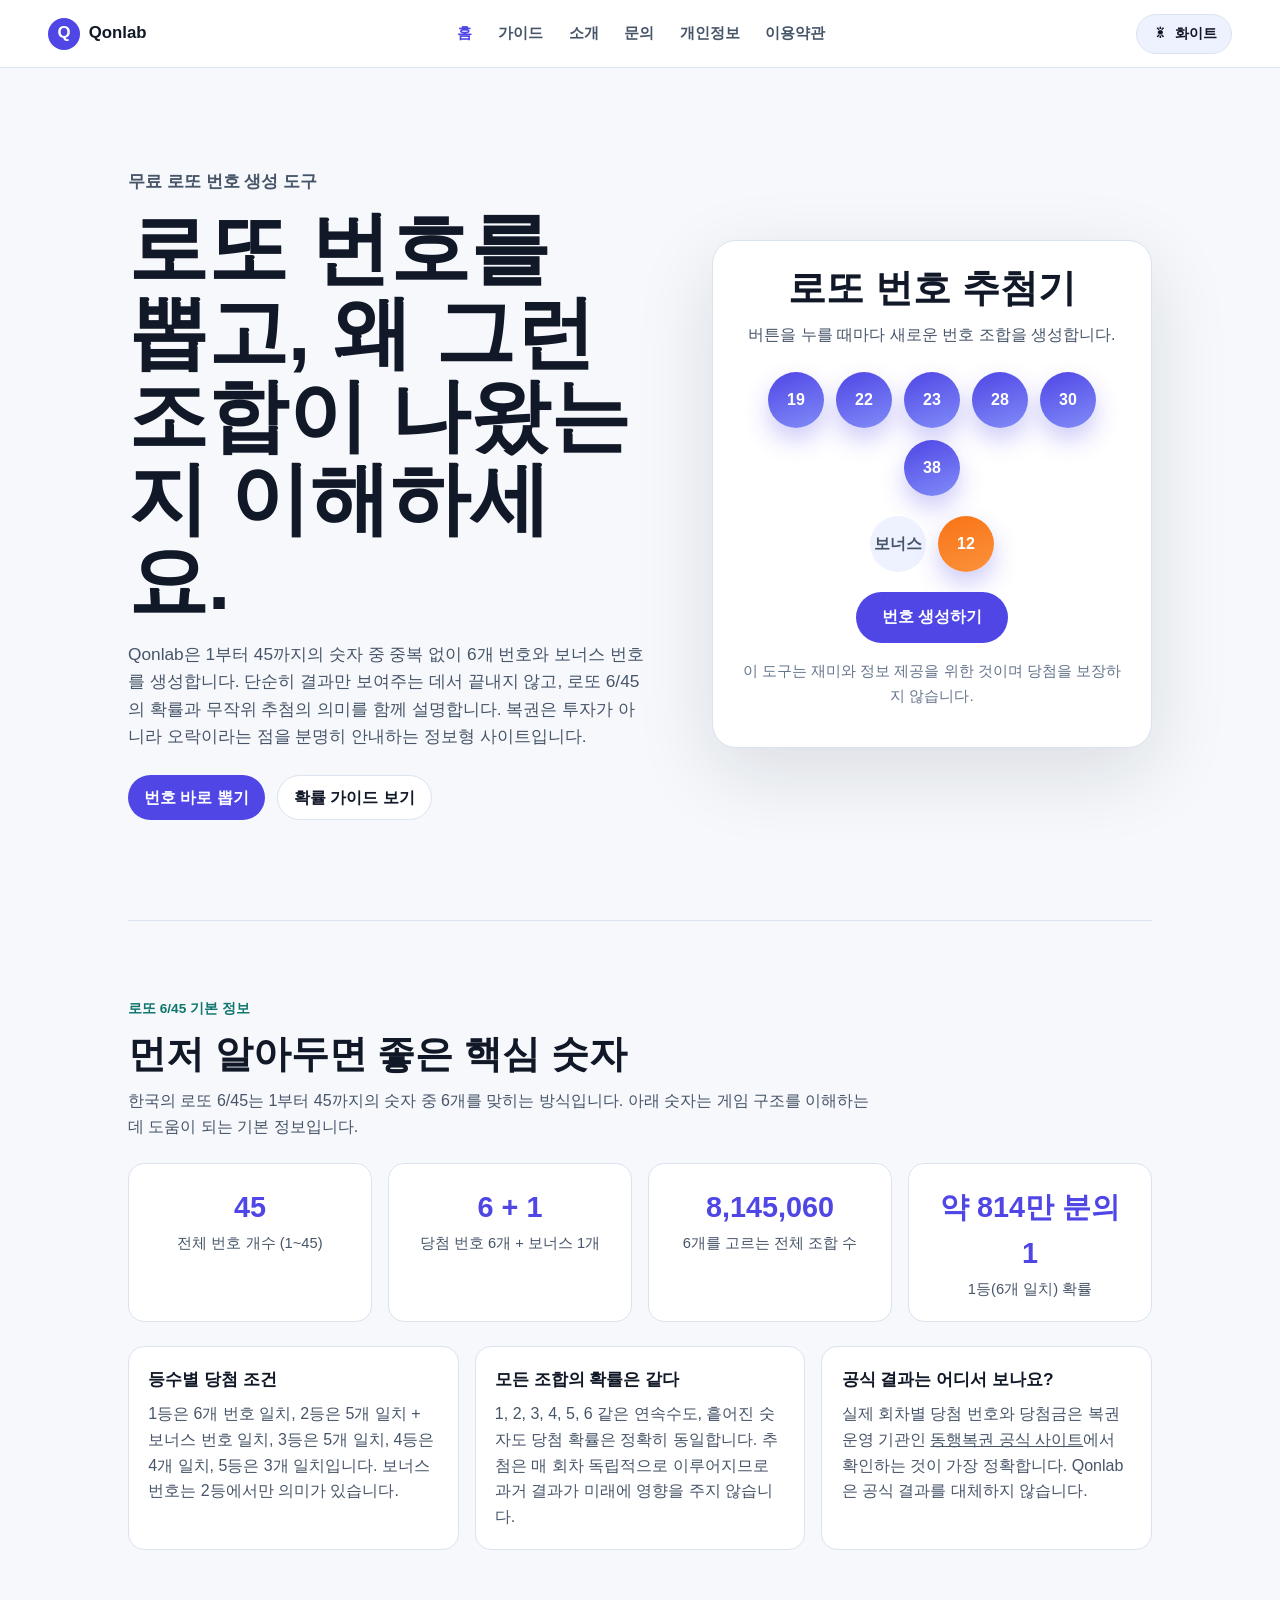
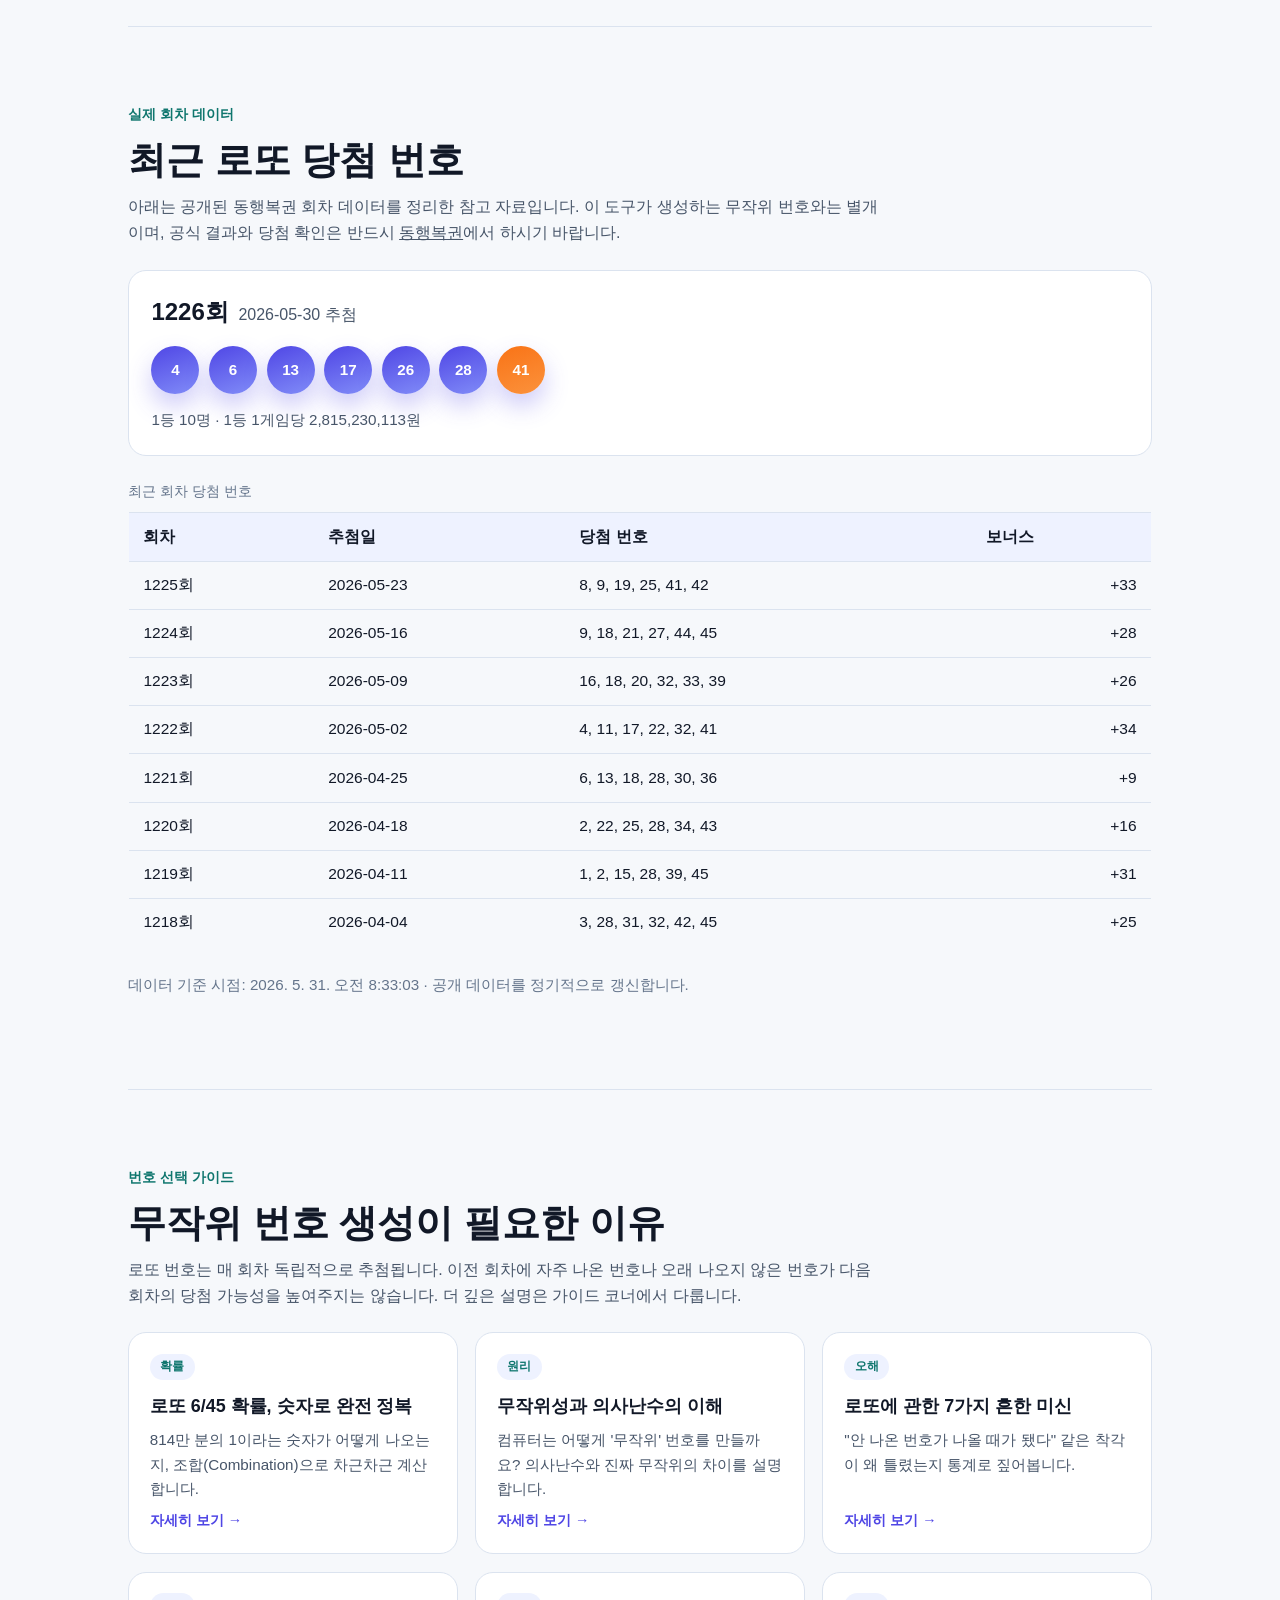
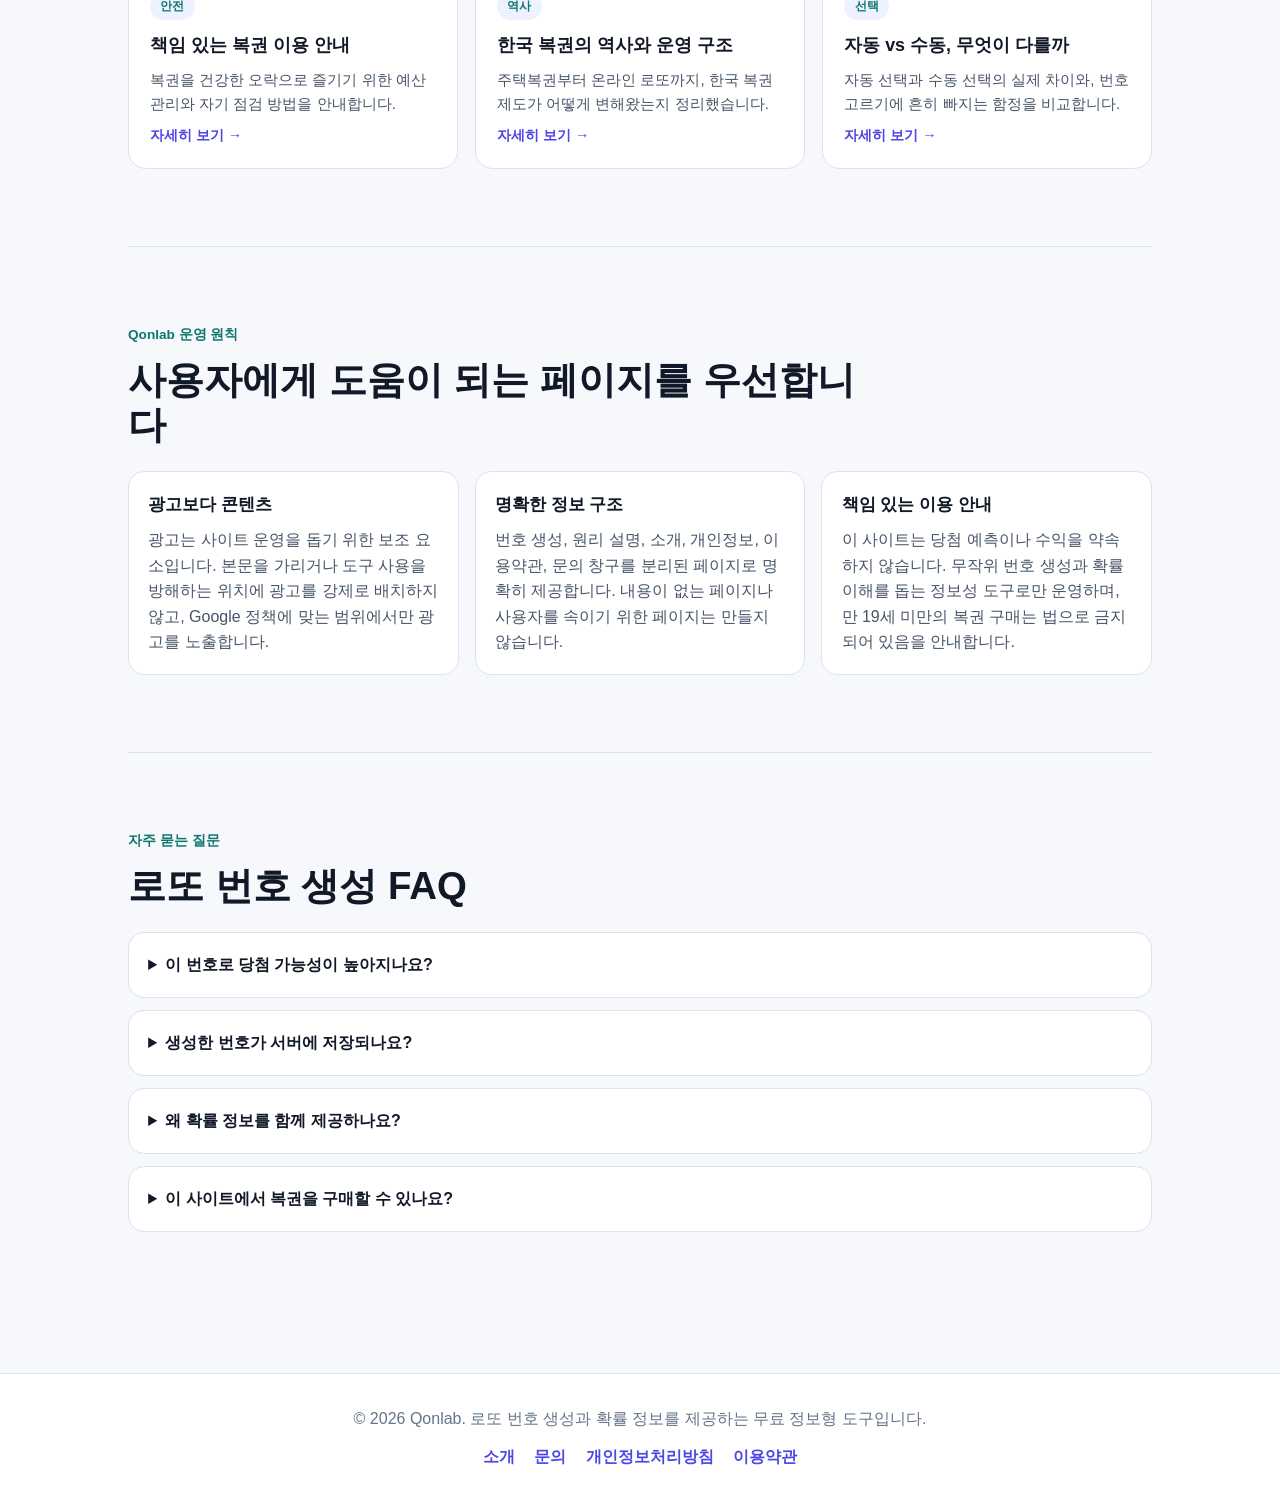
==== commit 122aea36: "Add Google Analytics (gtag.js) to all pages Insert the G-QE24ELZTNV gtag snippet in the <head> of ev" ====
--- a/index.html
+++ b/index.html
@@ -1,6 +1,15 @@
 <!DOCTYPE html>
 <html lang="ko">
 <head>
+  <!-- Google tag (gtag.js) -->
+  <script async src="https://www.googletagmanager.com/gtag/js?id=G-QE24ELZTNV"></script>
+  <script>
+    window.dataLayer = window.dataLayer || [];
+    function gtag(){dataLayer.push(arguments);}
+    gtag('js', new Date());
+
+    gtag('config', 'G-QE24ELZTNV');
+  </script>
   <meta charset="UTF-8" />
   <meta name="viewport" content="width=device-width, initial-scale=1.0" />
   <meta name="description" content="Qonlab은 1~45 중 6개와 보너스 번호를 무작위로 뽑는 무료 로또 번호 생성기입니다. 로또 6/45 확률, 무작위성의 원리, 책임 있는 복권 이용법을 쉽게 설명하는 정보형 사이트입니다." />
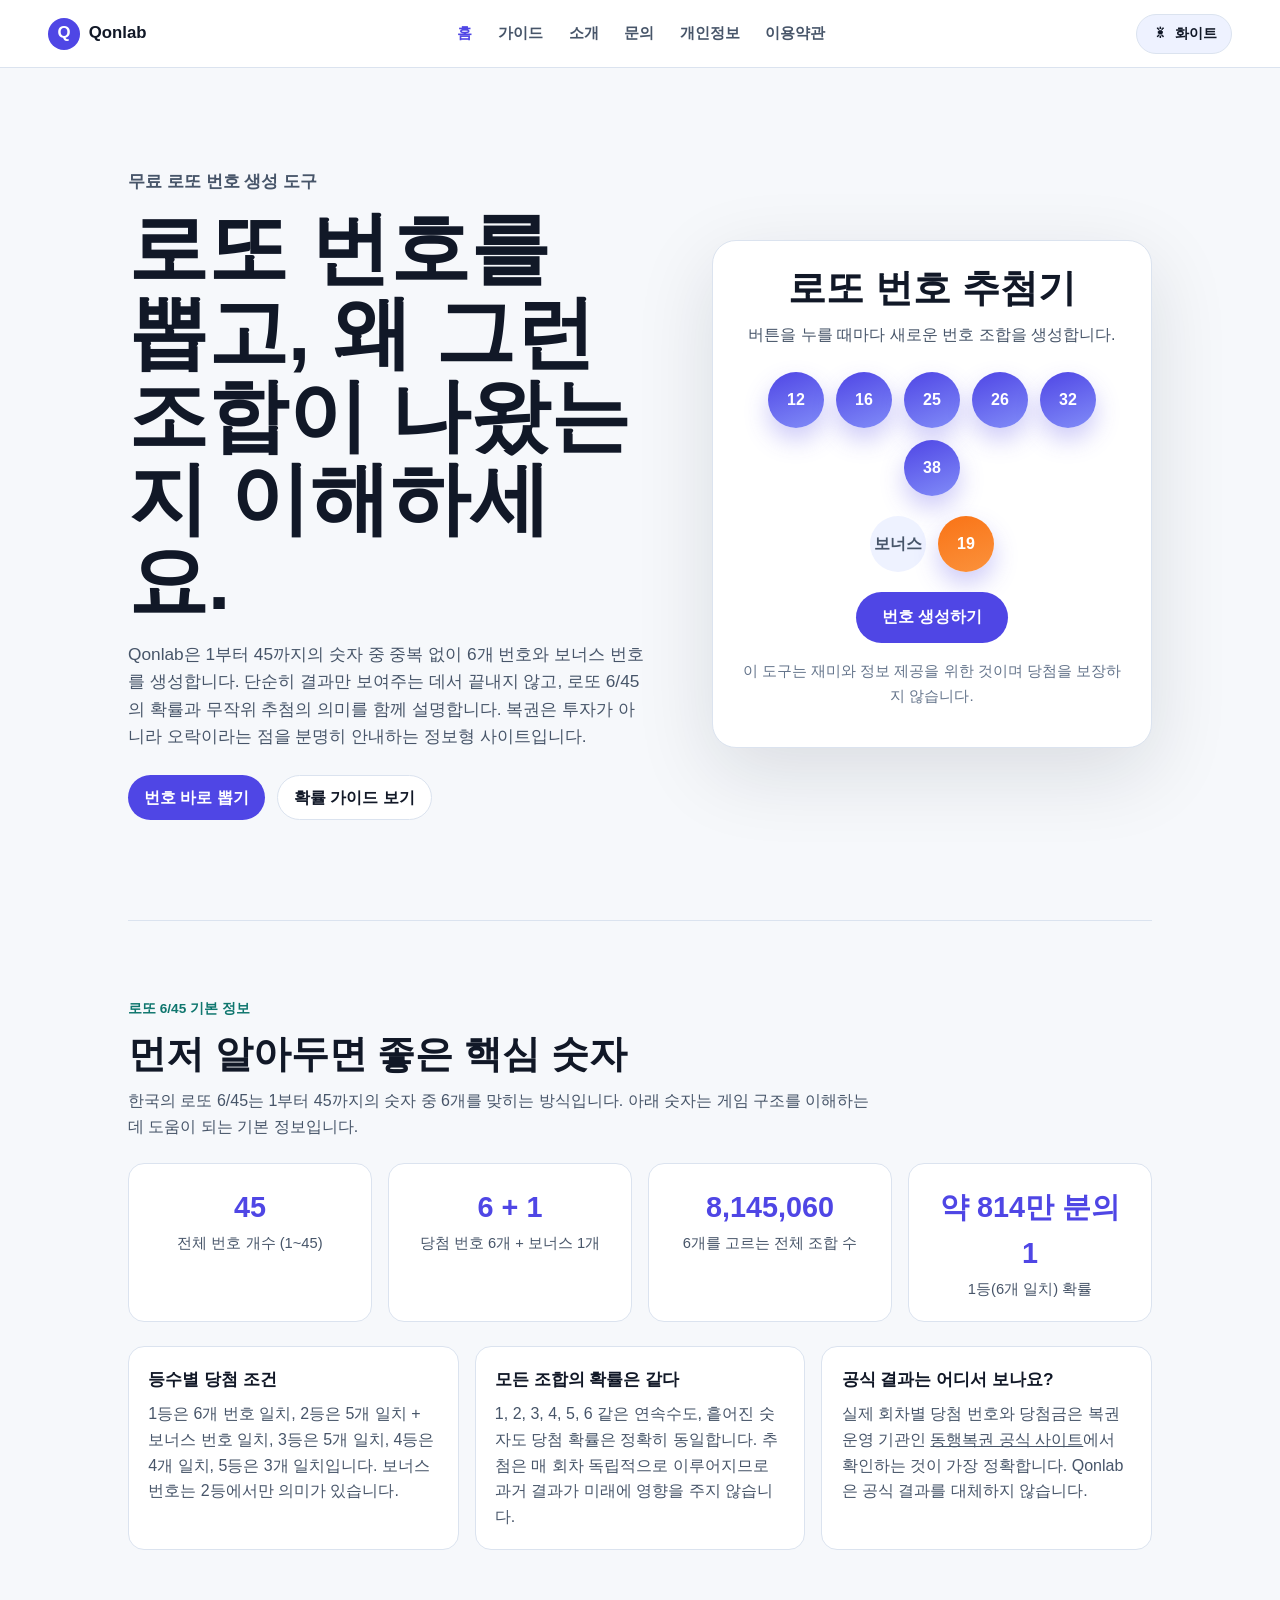
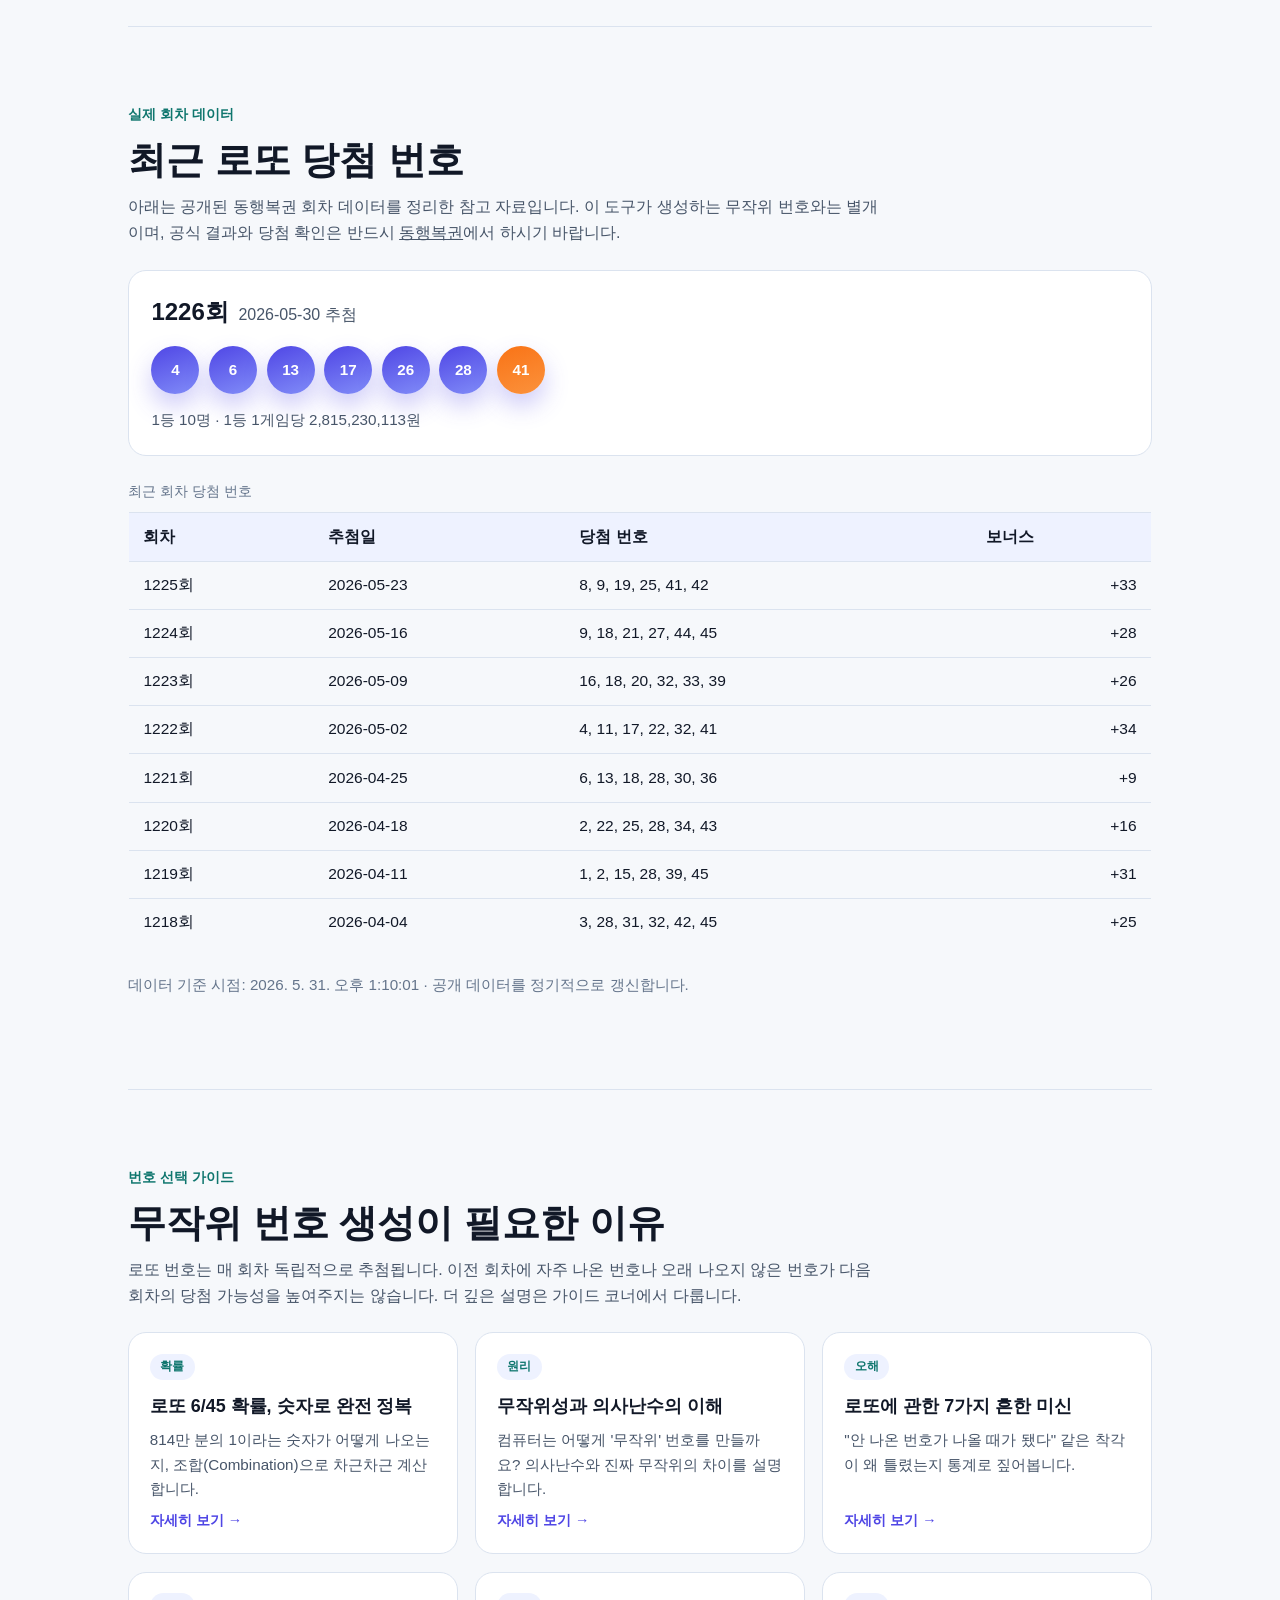
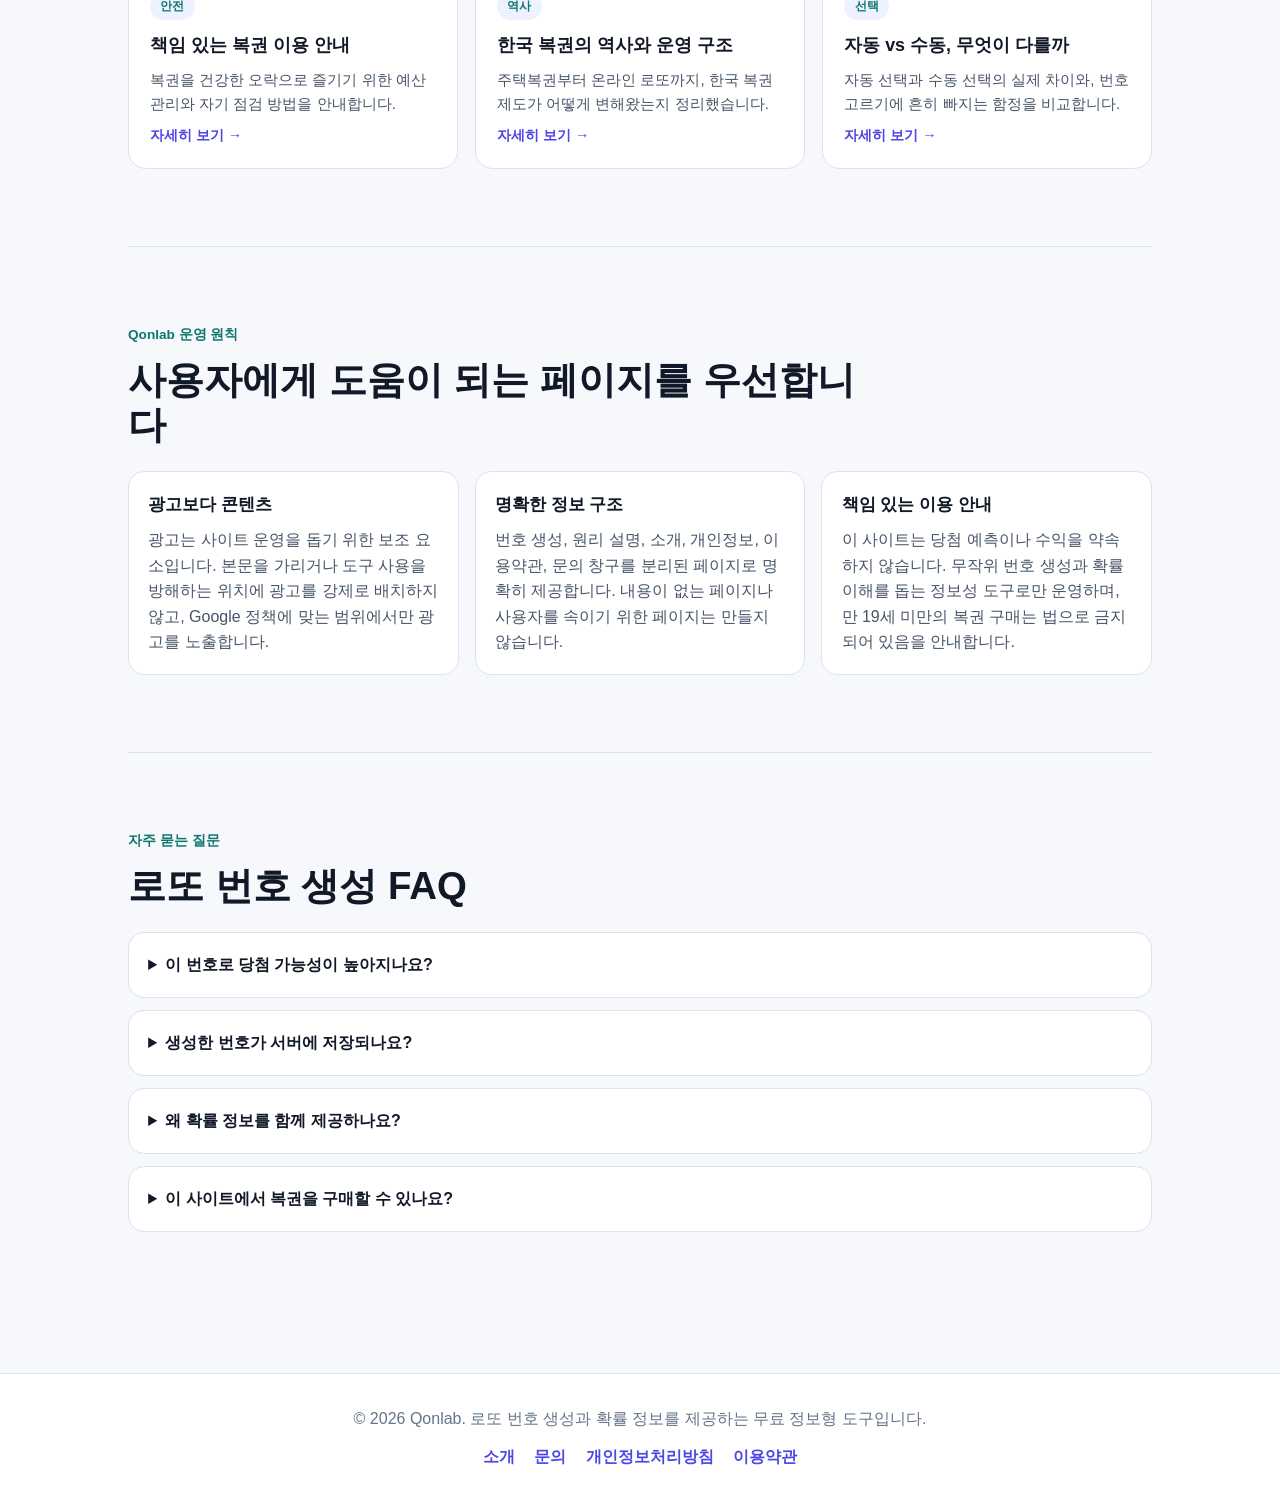
==== commit fb033b56: "Add Microsoft Clarity tracking to all pages Insert the Clarity (wznybukfnt) snippet after the gtag b" ====
--- a/index.html
+++ b/index.html
@@ -9,6 +9,14 @@
     gtag('js', new Date());
 
     gtag('config', 'G-QE24ELZTNV');
+  </script>
+  <!-- Microsoft Clarity -->
+  <script type="text/javascript">
+    (function(c,l,a,r,i,t,y){
+        c[a]=c[a]||function(){(c[a].q=c[a].q||[]).push(arguments)};
+        t=l.createElement(r);t.async=1;t.src="https://www.clarity.ms/tag/"+i;
+        y=l.getElementsByTagName(r)[0];y.parentNode.insertBefore(t,y);
+    })(window, document, "clarity", "script", "wznybukfnt");
   </script>
   <meta charset="UTF-8" />
   <meta name="viewport" content="width=device-width, initial-scale=1.0" />
